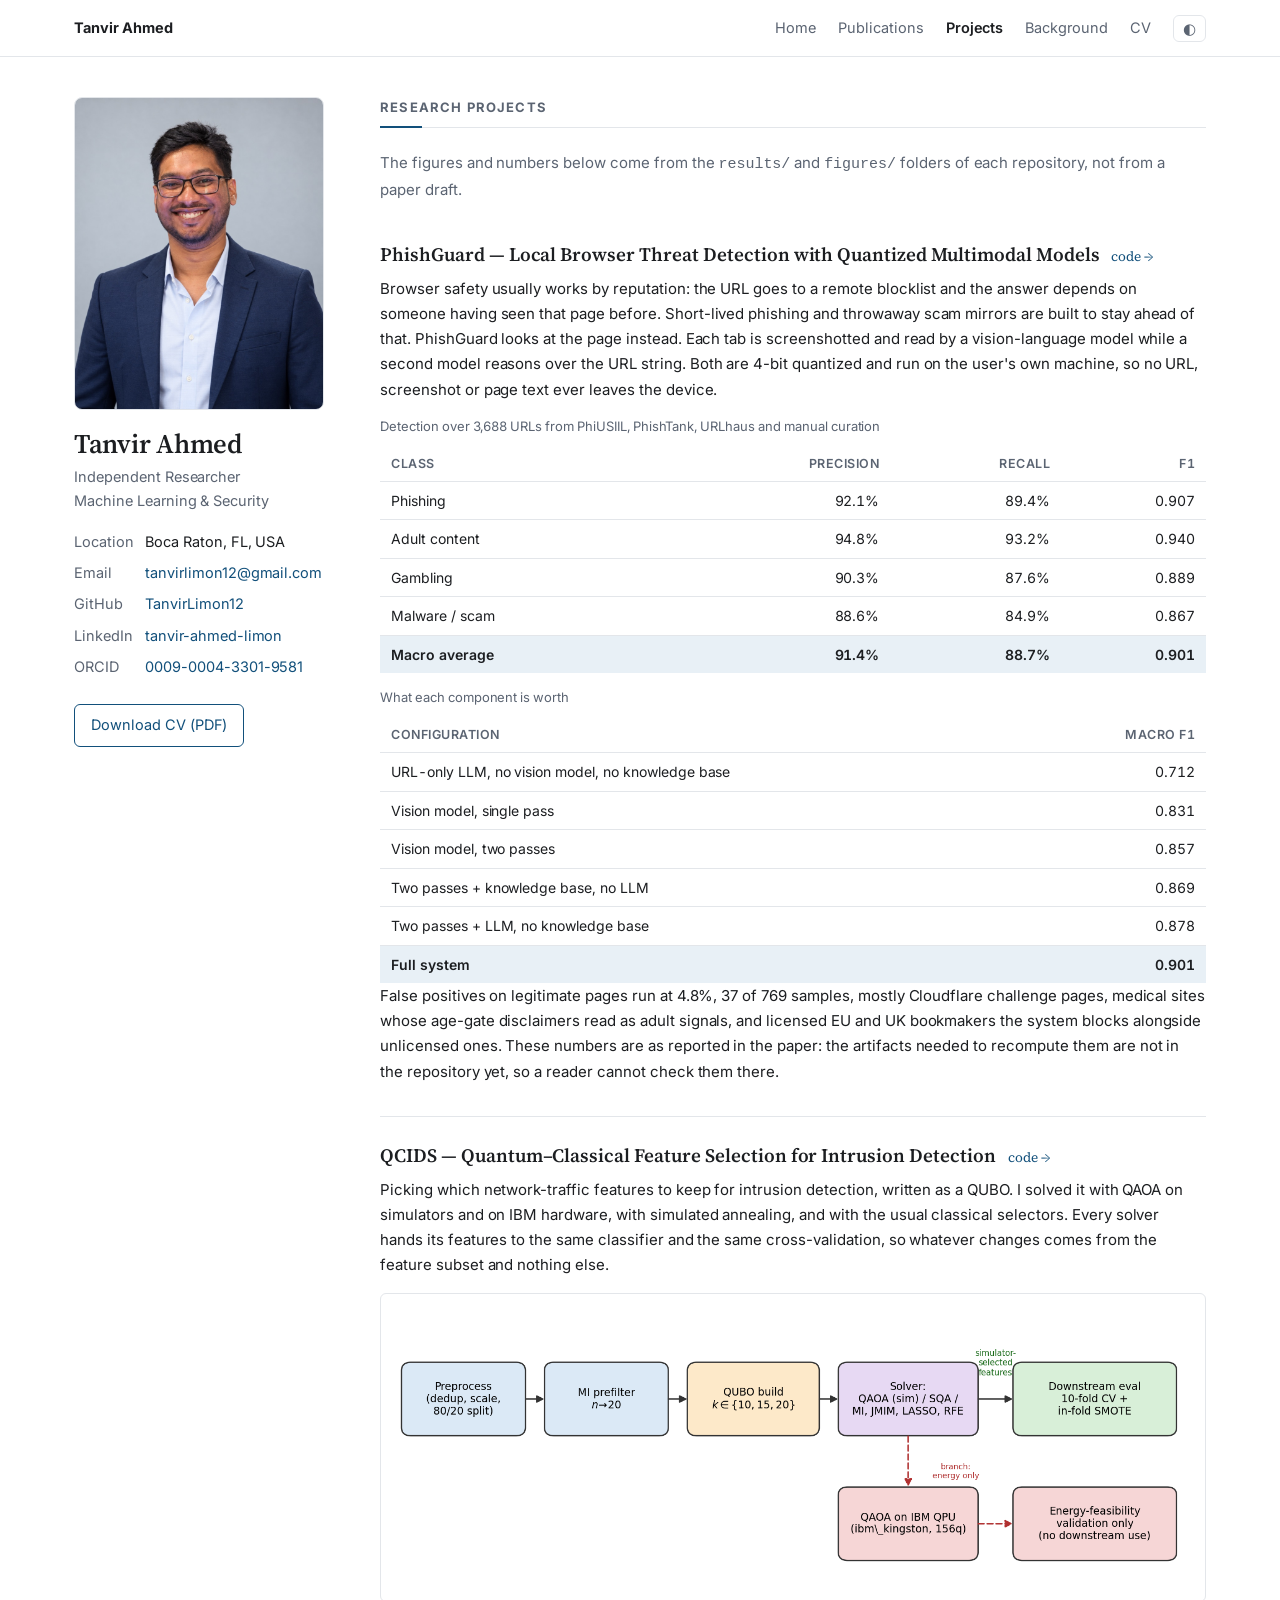
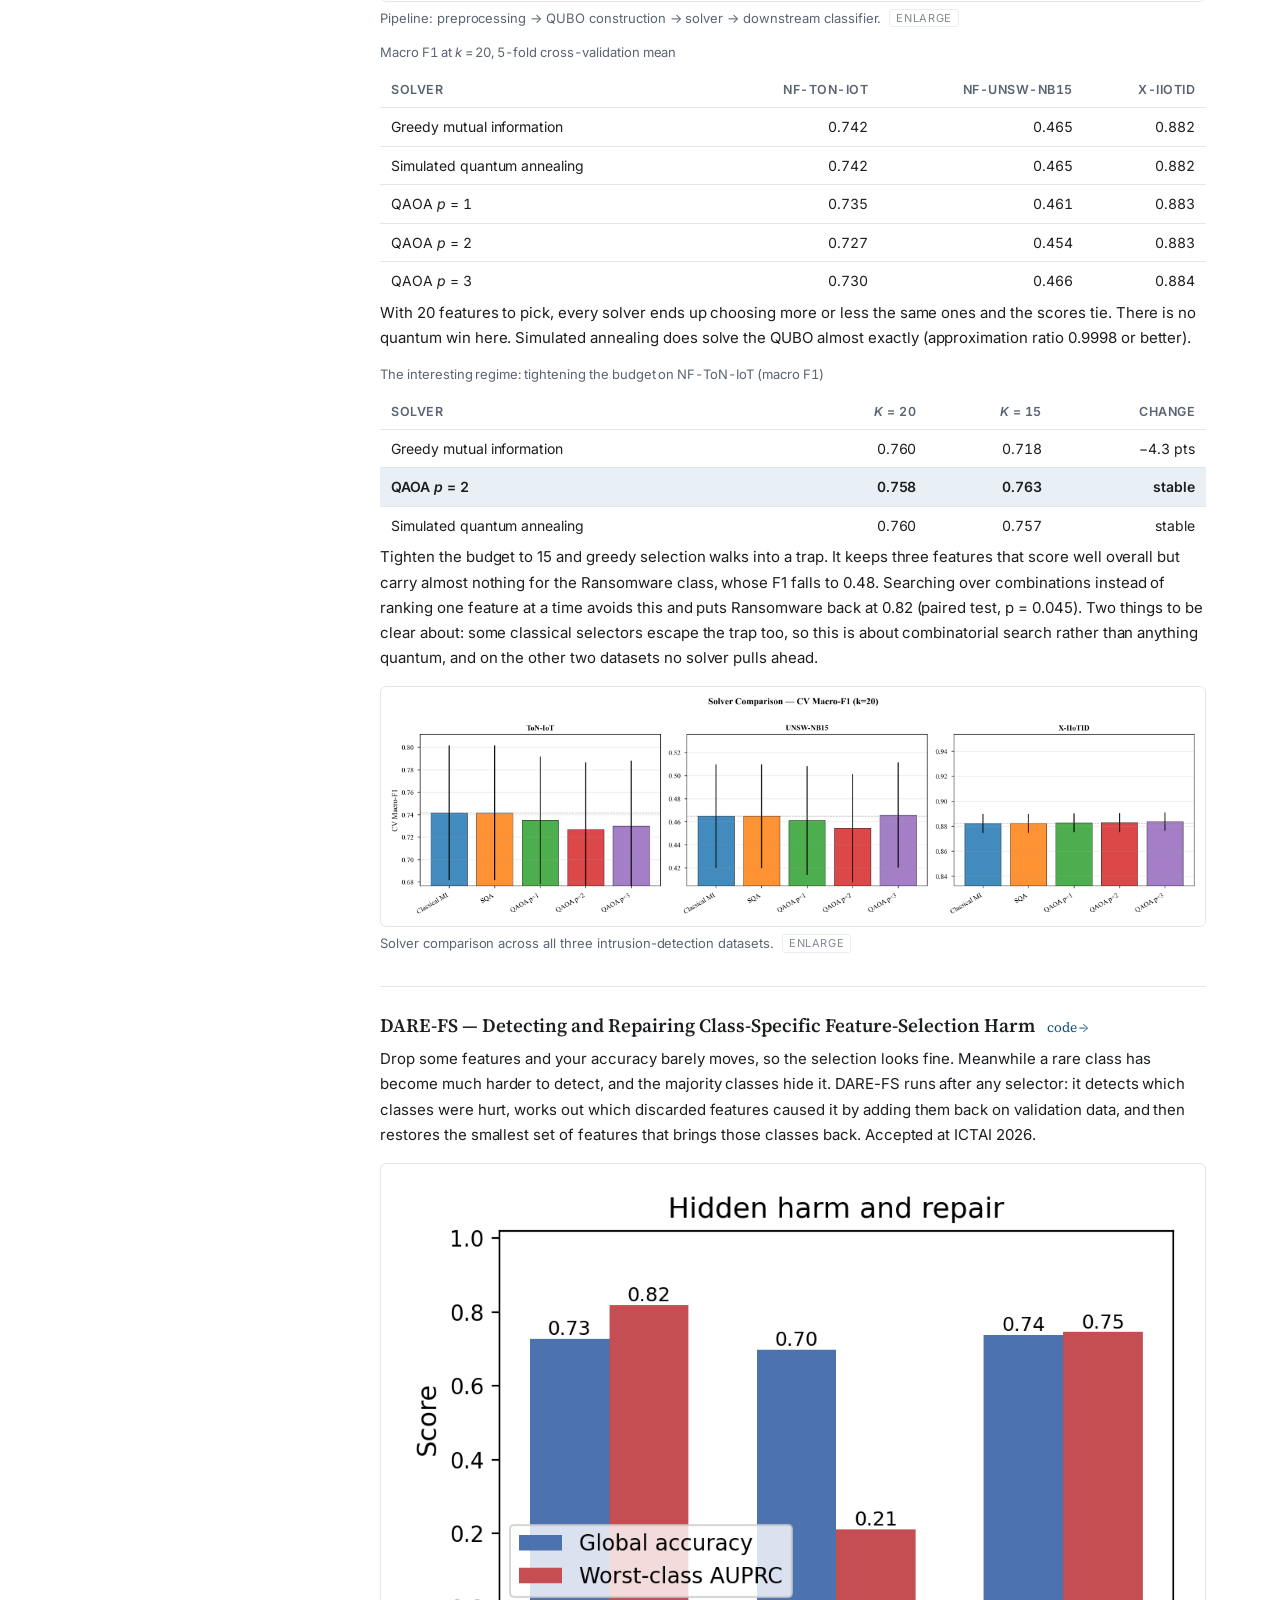
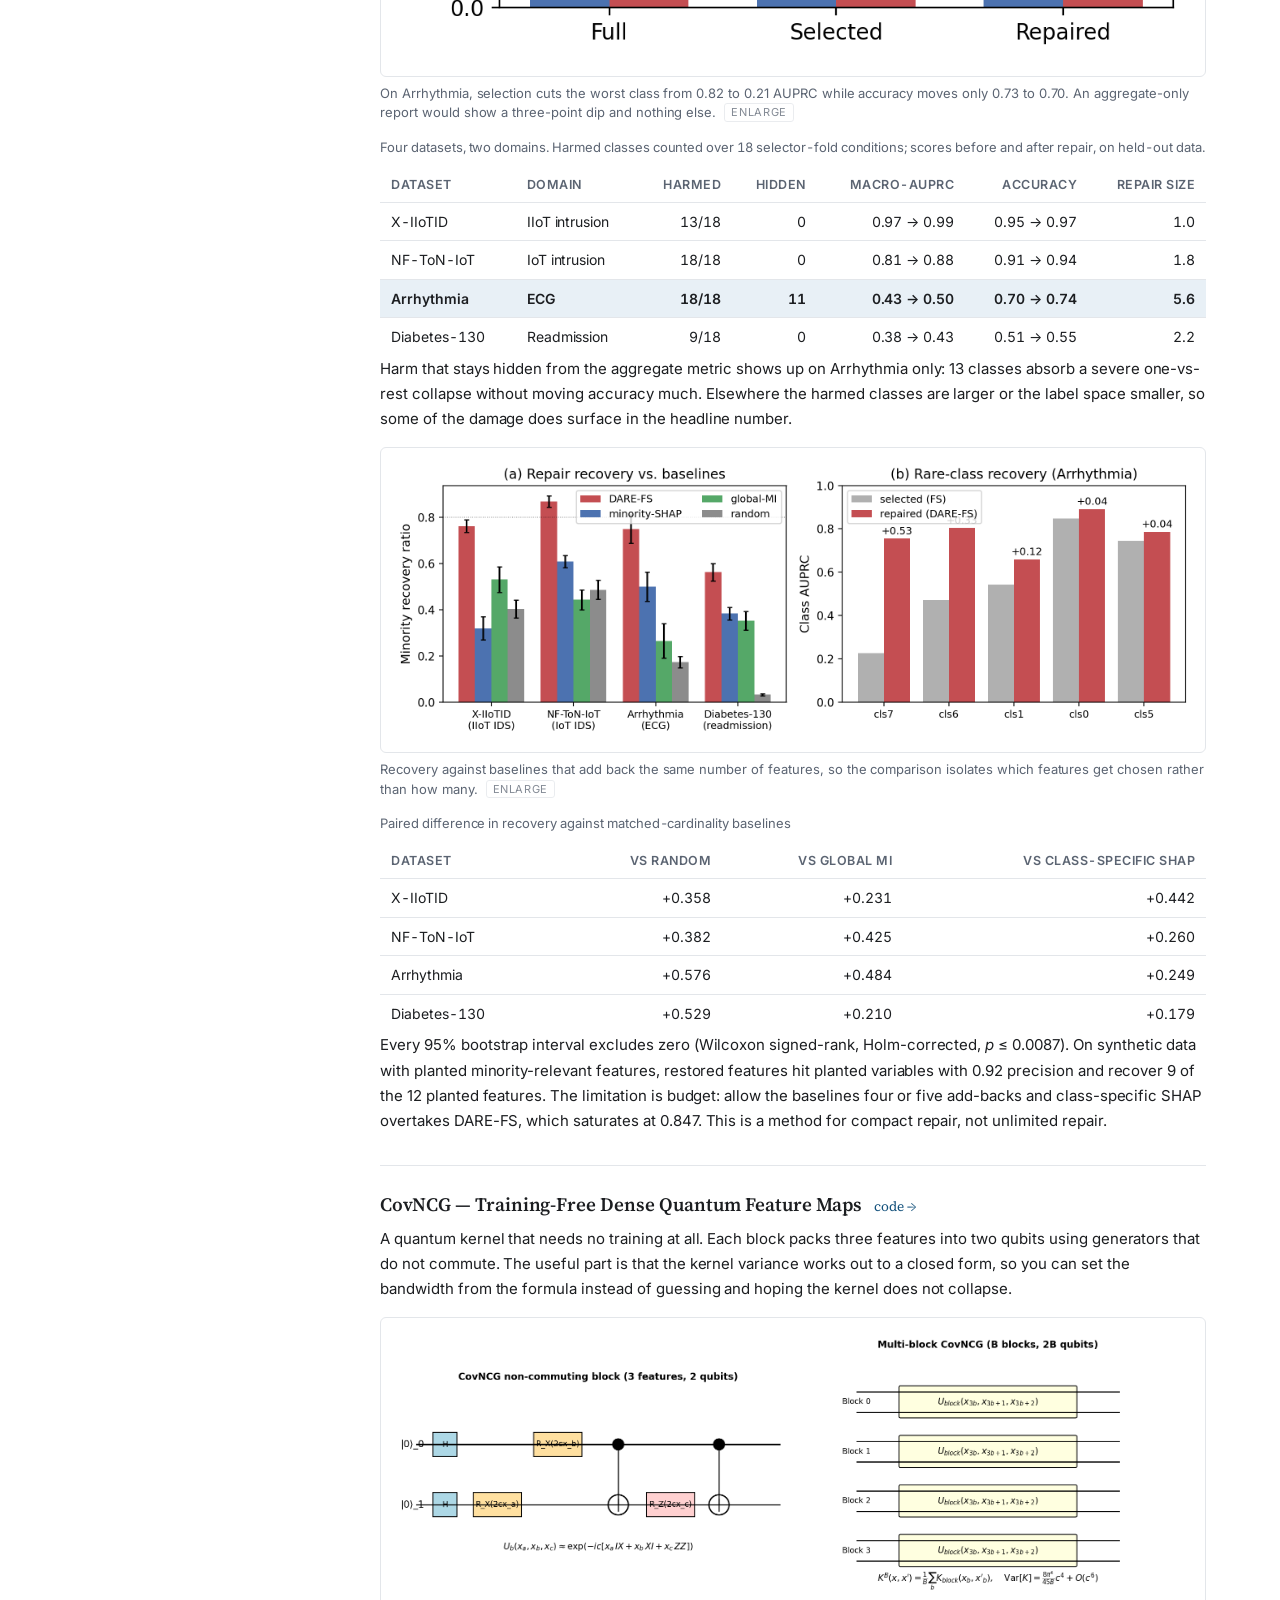
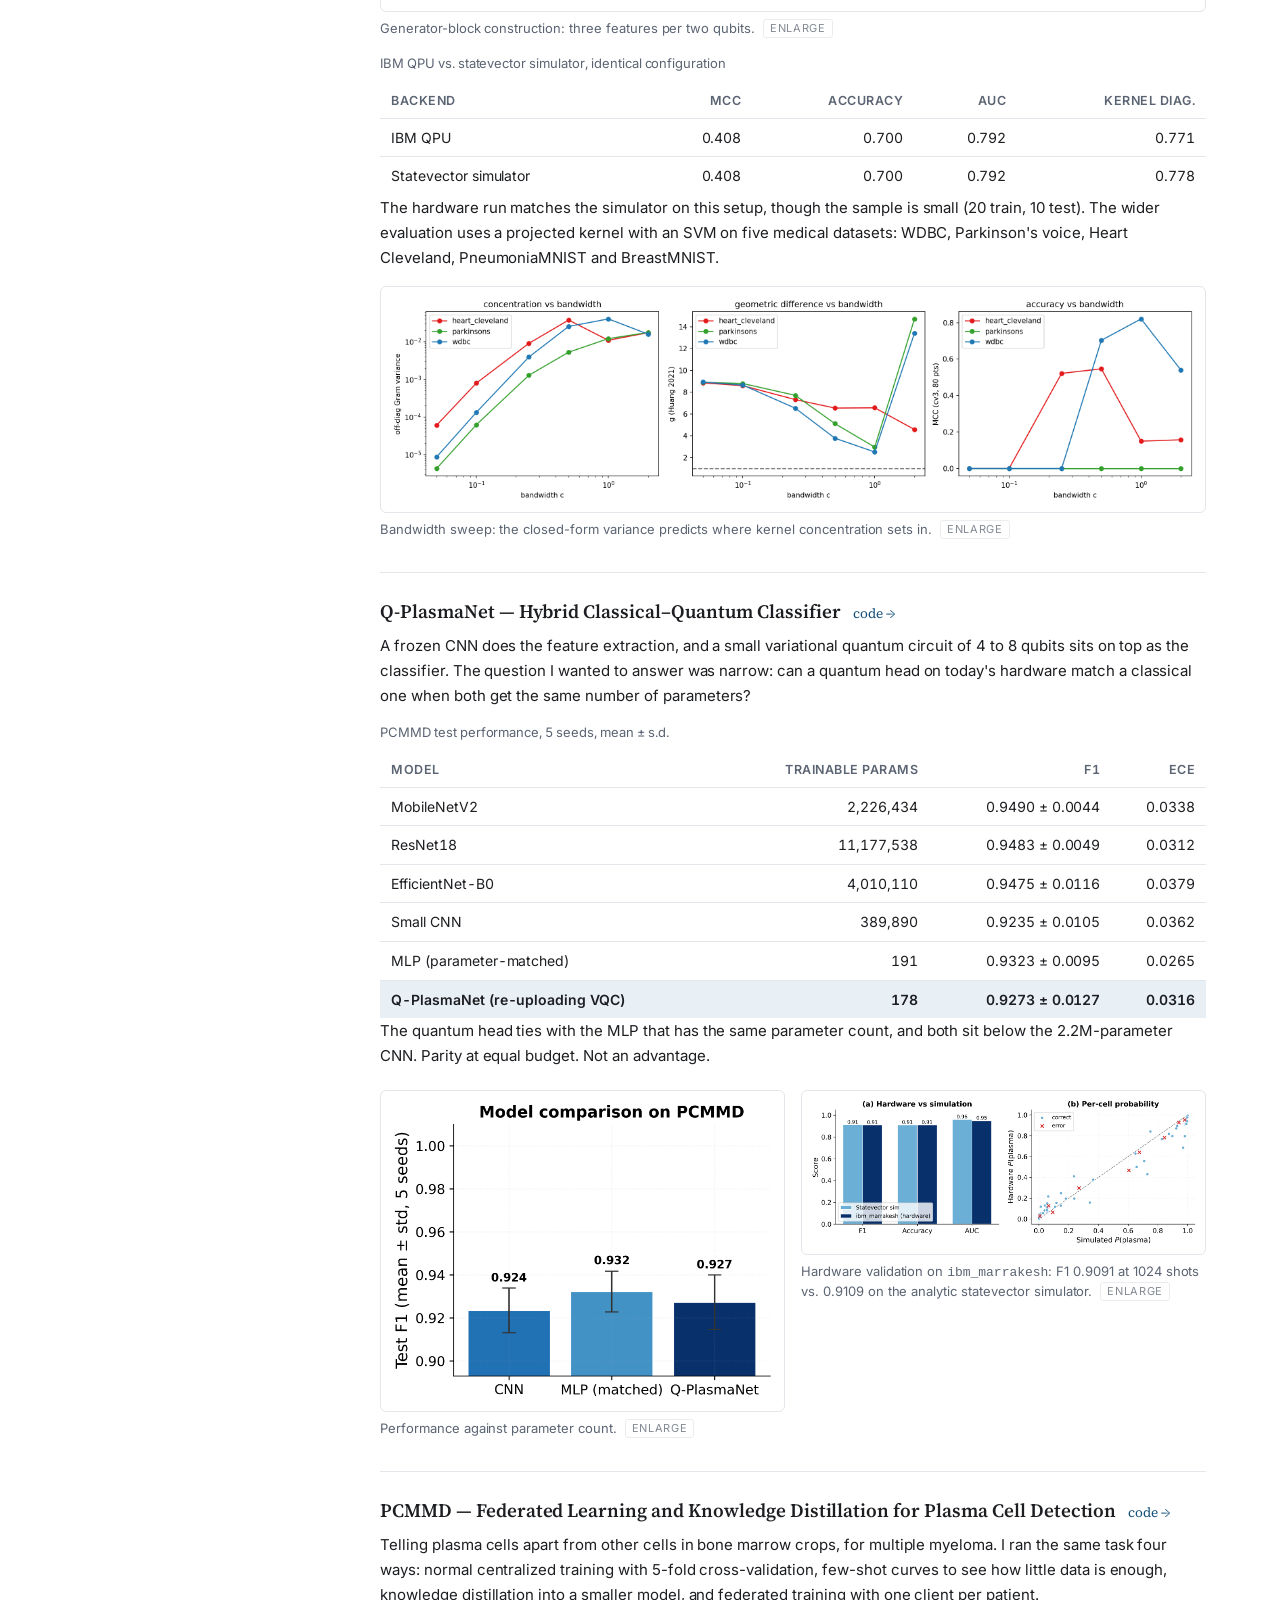
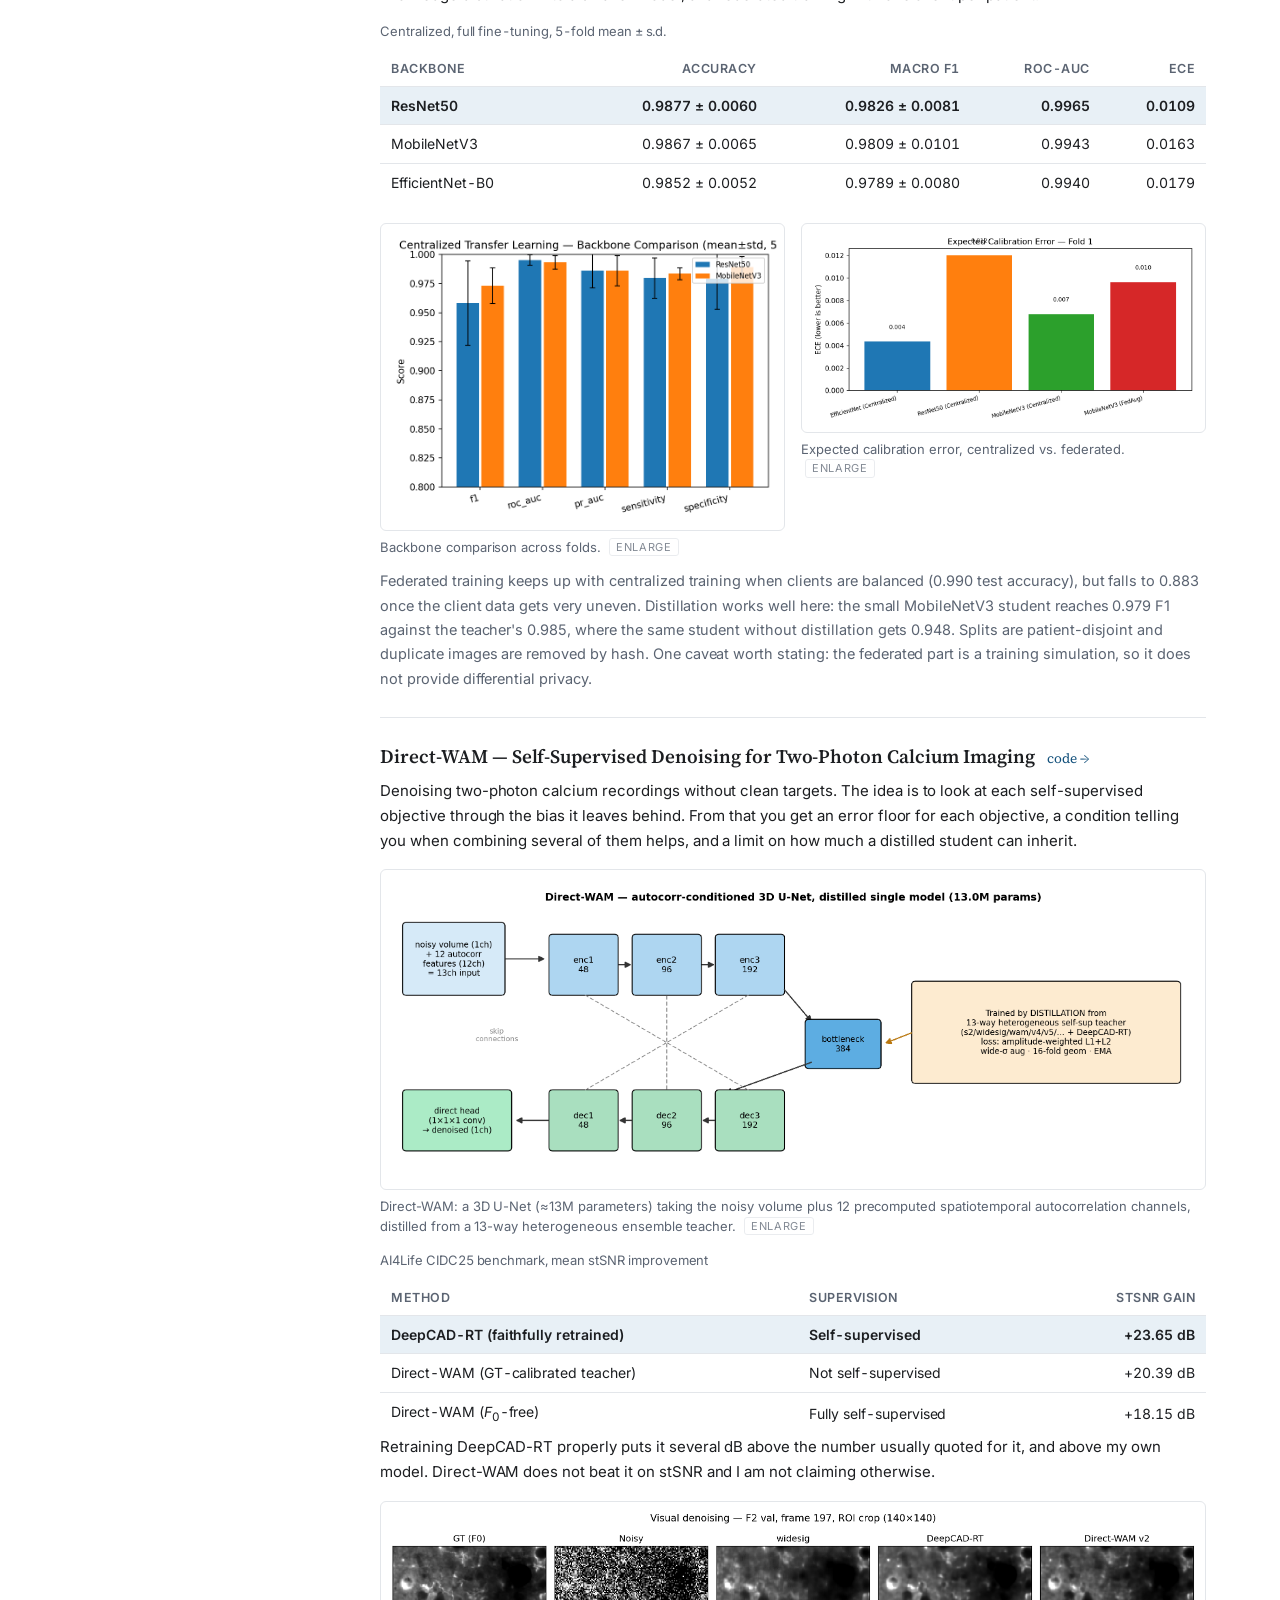
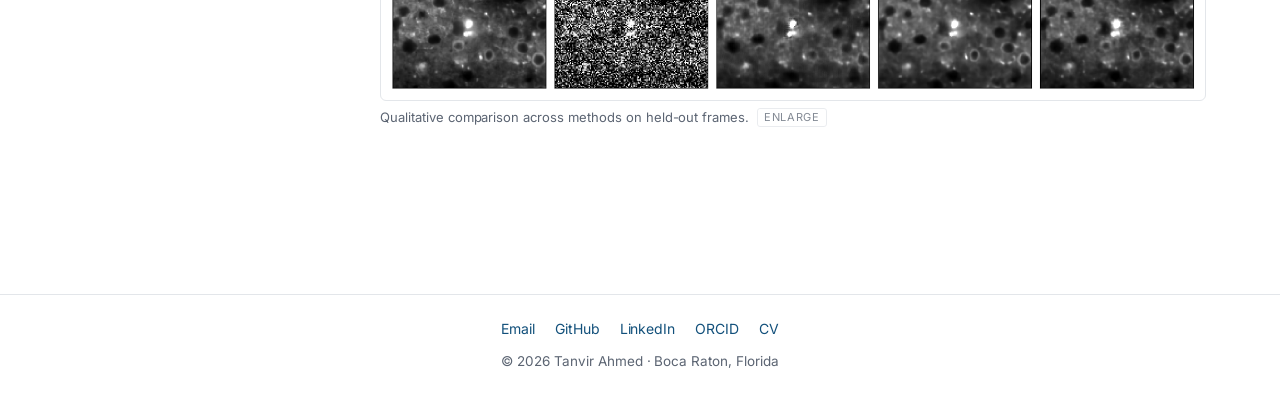
==== projects.html @ b24af3d7 "Restore the sidebar design, keep the multi-page split" ====
<!DOCTYPE html>
<html lang="en">
<head>
<meta charset="utf-8">
<meta name="viewport" content="width=device-width, initial-scale=1">
<title>Projects — Tanvir Ahmed</title>
<meta name="description" content="Tanvir Ahmed — independent researcher in machine learning, computer vision, biomedical imaging, and quantum machine learning.">
<link rel="preconnect" href="https://fonts.googleapis.com">
<link rel="preconnect" href="https://fonts.gstatic.com" crossorigin>
<link href="https://fonts.googleapis.com/css2?family=Inter:wght@400;500;600;700&family=Source+Serif+4:opsz,wght@8..60,400;8..60,600;8..60,700&display=swap" rel="stylesheet">
<link rel="icon" href="data:image/svg+xml,<svg xmlns=%22http://www.w3.org/2000/svg%22 viewBox=%220 0 100 100%22><rect width=%22100%22 height=%22100%22 rx=%2220%22 fill=%22%2312507b%22/><text y=%2270%22 x=%2250%22 text-anchor=%22middle%22 font-size=%2252%22 font-family=%22serif%22 fill=%22white%22>TA</text></svg>">
<meta property="og:title" content="Tanvir Ahmed">
<meta property="og:description" content="Independent researcher in machine learning, biomedical imaging, and quantum machine learning.">
<meta property="og:type" content="profile">
<link rel="stylesheet" href="style.css">
</head>
<body>
<a class="skip" href="#main">Skip to content</a>

<nav>
  <div class="nav-inner">
    <a class="nav-name" href="index.html">Tanvir Ahmed</a>
    <a href="index.html">Home</a>
    <a href="publications.html">Publications</a>
    <a class="active" href="projects.html">Projects</a>
    <a href="index.html#background">Background</a>
    <a href="Tanvir_Ahmed_CV.pdf">CV</a>
    <button id="theme-toggle" type="button" aria-label="Toggle colour theme" title="Toggle light / dark">
      <span aria-hidden="true">◐</span>
    </button>
  </div>
</nav>

<div class="wrap">

  <aside>
    <img class="avatar" src="portrait.jpg" alt="Tanvir Ahmed" width="800" height="1000">

    <h1>Tanvir Ahmed</h1>
    <p class="role">Independent Researcher<br>Machine Learning &amp; Security</p>

    <ul class="links">
      <li><span class="label">Location</span> <span>Boca Raton, FL, USA</span></li>
      <li><span class="label">Email</span> <a href="mailto:tanvirlimon12@gmail.com">tanvirlimon12@gmail.com</a></li>
      <li><span class="label">GitHub</span> <a href="https://github.com/TanvirLimon12">TanvirLimon12</a></li>
      <li><span class="label">LinkedIn</span> <a href="https://www.linkedin.com/in/tanvir-ahmed-limon">tanvir-ahmed-limon</a></li>
      <li><span class="label">ORCID</span> <a href="https://orcid.org/0009-0004-3301-9581">0009-0004-3301-9581</a></li>
    </ul>

    <a class="cv-button" href="Tanvir_Ahmed_CV.pdf">Download CV (PDF)</a>
  </aside>

  <main id="main">

    <section id="projects">
      <h2>Research Projects</h2>
      <p style="color:var(--muted);font-size:15px">The figures and numbers below come from the
      <code>results/</code> and <code>figures/</code> folders of each repository, not from a paper draft.</p>

      <!-- ============ PhishGuard ============ -->
      <div class="project" id="phishguard">
        <h3>PhishGuard &mdash; Local Browser Threat Detection with Quantized Multimodal Models
          <a class="code" href="https://github.com/TanvirLimon12/phishguard">code &rarr;</a></h3>
        <p>Browser safety usually works by reputation: the URL goes to a remote blocklist and the answer depends on
        someone having seen that page before. Short-lived phishing and throwaway scam mirrors are built to stay ahead of
        that. PhishGuard looks at the page instead. Each tab is screenshotted and read by a vision-language model while
        a second model reasons over the URL string. Both are 4-bit quantized and run on the user's own machine, so no
        URL, screenshot or page text ever leaves the device.</p>

        <div class="table-wrap">
          <table>
            <caption>Detection over 3,688 URLs from PhiUSIIL, PhishTank, URLhaus and manual curation</caption>
            <thead><tr><th>Class</th><th class="num">Precision</th><th class="num">Recall</th><th class="num">F1</th></tr></thead>
            <tbody>
              <tr><td>Phishing</td><td class="num">92.1%</td><td class="num">89.4%</td><td class="num">0.907</td></tr>
              <tr><td>Adult content</td><td class="num">94.8%</td><td class="num">93.2%</td><td class="num">0.940</td></tr>
              <tr><td>Gambling</td><td class="num">90.3%</td><td class="num">87.6%</td><td class="num">0.889</td></tr>
              <tr><td>Malware / scam</td><td class="num">88.6%</td><td class="num">84.9%</td><td class="num">0.867</td></tr>
              <tr class="highlight"><td>Macro average</td><td class="num">91.4%</td><td class="num">88.7%</td><td class="num">0.901</td></tr>
            </tbody>
          </table>
        </div>

        <div class="table-wrap">
          <table>
            <caption>What each component is worth</caption>
            <thead><tr><th>Configuration</th><th class="num">Macro F1</th></tr></thead>
            <tbody>
              <tr><td>URL-only LLM, no vision model, no knowledge base</td><td class="num">0.712</td></tr>
              <tr><td>Vision model, single pass</td><td class="num">0.831</td></tr>
              <tr><td>Vision model, two passes</td><td class="num">0.857</td></tr>
              <tr><td>Two passes + knowledge base, no LLM</td><td class="num">0.869</td></tr>
              <tr><td>Two passes + LLM, no knowledge base</td><td class="num">0.878</td></tr>
              <tr class="highlight"><td>Full system</td><td class="num">0.901</td></tr>
            </tbody>
          </table>
          <p class="footnote">False positives on legitimate pages run at 4.8%, 37 of 769 samples, mostly Cloudflare
          challenge pages, medical sites whose age-gate disclaimers read as adult signals, and licensed EU and UK
          bookmakers the system blocks alongside unlicensed ones. These numbers are as reported in the paper: the
          artifacts needed to recompute them are not in the repository yet, so a reader cannot check them there.</p>
        </div>
      </div>

      <!-- ============ QCIDS ============ -->
      <div class="project" id="qcids">
        <h3>QCIDS &mdash; Quantum&ndash;Classical Feature Selection for Intrusion Detection
          <a class="code" href="https://github.com/TanvirLimon12/qcids-hybrid-ids">code &rarr;</a></h3>
        <p>Picking which network-traffic features to keep for intrusion detection, written as a QUBO. I solved it with
        QAOA on simulators and on IBM hardware, with simulated annealing, and with the usual classical selectors. Every
        solver hands its features to the same classifier and the same cross-validation, so whatever changes comes from
        the feature subset and nothing else.</p>

        <figure class="fig"><a href="figures/qcids_pipeline.png" target="_blank" rel="noopener"><img src="figures/qcids_pipeline.png" alt="QCIDS pipeline"></a>
          <figcaption>Pipeline: preprocessing &rarr; QUBO construction &rarr; solver &rarr; downstream classifier. <span class="zoom">enlarge</span></figcaption>
        </figure>

        <div class="table-wrap">
          <table>
            <caption>Macro F1 at <em>k</em> = 20, 5-fold cross-validation mean</caption>
            <thead><tr><th>Solver</th><th class="num">NF-ToN-IoT</th><th class="num">NF-UNSW-NB15</th>
              <th class="num">X-IIoTID</th></tr></thead>
            <tbody>
              <tr><td>Greedy mutual information</td><td class="num">0.742</td><td class="num">0.465</td><td class="num">0.882</td></tr>
              <tr><td>Simulated quantum annealing</td><td class="num">0.742</td><td class="num">0.465</td><td class="num">0.882</td></tr>
              <tr><td>QAOA <em>p</em> = 1</td><td class="num">0.735</td><td class="num">0.461</td><td class="num">0.883</td></tr>
              <tr><td>QAOA <em>p</em> = 2</td><td class="num">0.727</td><td class="num">0.454</td><td class="num">0.883</td></tr>
              <tr><td>QAOA <em>p</em> = 3</td><td class="num">0.730</td><td class="num">0.466</td><td class="num">0.884</td></tr>
            </tbody>
          </table>
          <p class="footnote">With 20 features to pick, every solver ends up choosing more or less the same ones and
          the scores tie. There is no quantum win here. Simulated annealing does solve the QUBO almost exactly
          (approximation ratio 0.9998 or better).</p>
        </div>

        <div class="table-wrap">
          <table>
            <caption>The interesting regime: tightening the budget on NF-ToN-IoT (macro F1)</caption>
            <thead><tr><th>Solver</th><th class="num"><em>k</em> = 20</th><th class="num"><em>k</em> = 15</th>
              <th class="num">Change</th></tr></thead>
            <tbody>
              <tr><td>Greedy mutual information</td><td class="num">0.760</td><td class="num">0.718</td>
                <td class="num">&minus;4.3 pts</td></tr>
              <tr class="highlight"><td>QAOA <em>p</em> = 2</td><td class="num">0.758</td><td class="num">0.763</td>
                <td class="num">stable</td></tr>
              <tr><td>Simulated quantum annealing</td><td class="num">0.760</td><td class="num">0.757</td>
                <td class="num">stable</td></tr>
            </tbody>
          </table>
          <p class="footnote">Tighten the budget to 15 and greedy selection walks into a trap. It keeps three
          features that score well overall but carry almost nothing for the Ransomware class, whose F1 falls to 0.48.
          Searching over combinations instead of ranking one feature at a time avoids this and puts Ransomware back at
          0.82 (paired test, p = 0.045). Two things to be clear about: some classical selectors escape the trap too, so
          this is about combinatorial search rather than anything quantum, and on the other two datasets no solver
          pulls ahead.</p>
        </div>

        <figure class="fig"><a href="figures/qcids_solvers.png" target="_blank" rel="noopener"><img src="figures/qcids_solvers.png" alt="Solver comparison across datasets"></a>
          <figcaption>Solver comparison across all three intrusion-detection datasets. <span class="zoom">enlarge</span></figcaption></figure>
      </div>

      <!-- ============ DARE-FS ============ -->
      <div class="project" id="dare-fs">
        <h3>DARE-FS &mdash; Detecting and Repairing Class-Specific Feature-Selection Harm
          <a class="code" href="https://github.com/TanvirLimon12/dare-fs">code &rarr;</a></h3>
        <p>Drop some features and your accuracy barely moves, so the selection looks fine. Meanwhile a rare class has
        become much harder to detect, and the majority classes hide it. DARE-FS runs after any selector: it detects
        which classes were hurt, works out which discarded features caused it by adding them back on validation data,
        and then restores the smallest set of features that brings those classes back. Accepted at ICTAI 2026.</p>

        <figure class="fig"><a href="figures/darefs_hidden_harm.png" target="_blank" rel="noopener"><img src="figures/darefs_hidden_harm.png" alt="Hidden class-specific harm and repair on Arrhythmia"></a>
          <figcaption>On Arrhythmia, selection cuts the worst class from 0.82 to 0.21 AUPRC while accuracy moves only
          0.73 to 0.70. An aggregate-only report would show a three-point dip and nothing else. <span class="zoom">enlarge</span></figcaption></figure>

        <div class="table-wrap">
          <table>
            <caption>Four datasets, two domains. Harmed classes counted over 18 selector-fold conditions; scores before
              and after repair, on held-out data.</caption>
            <thead><tr><th>Dataset</th><th>Domain</th><th class="num">Harmed</th><th class="num">Hidden</th>
              <th class="num">Macro-AUPRC</th><th class="num">Accuracy</th><th class="num">Repair size</th></tr></thead>
            <tbody>
              <tr><td>X-IIoTID</td><td>IIoT intrusion</td><td class="num">13/18</td><td class="num">0</td>
                <td class="num">0.97 &rarr; 0.99</td><td class="num">0.95 &rarr; 0.97</td><td class="num">1.0</td></tr>
              <tr><td>NF-ToN-IoT</td><td>IoT intrusion</td><td class="num">18/18</td><td class="num">0</td>
                <td class="num">0.81 &rarr; 0.88</td><td class="num">0.91 &rarr; 0.94</td><td class="num">1.8</td></tr>
              <tr class="highlight"><td>Arrhythmia</td><td>ECG</td><td class="num">18/18</td><td class="num">11</td>
                <td class="num">0.43 &rarr; 0.50</td><td class="num">0.70 &rarr; 0.74</td><td class="num">5.6</td></tr>
              <tr><td>Diabetes-130</td><td>Readmission</td><td class="num">9/18</td><td class="num">0</td>
                <td class="num">0.38 &rarr; 0.43</td><td class="num">0.51 &rarr; 0.55</td><td class="num">2.2</td></tr>
            </tbody>
          </table>
          <p class="footnote">Harm that stays hidden from the aggregate metric shows up on Arrhythmia only: 13 classes
          absorb a severe one-vs-rest collapse without moving accuracy much. Elsewhere the harmed classes are larger or
          the label space smaller, so some of the damage does surface in the headline number.</p>
        </div>

        <figure class="fig"><a href="figures/darefs_cross_domain.png" target="_blank" rel="noopener"><img src="figures/darefs_cross_domain.png" alt="Recovery against matched-cardinality baselines"></a>
          <figcaption>Recovery against baselines that add back the same number of features, so the comparison isolates
          which features get chosen rather than how many. <span class="zoom">enlarge</span></figcaption></figure>

        <div class="table-wrap">
          <table>
            <caption>Paired difference in recovery against matched-cardinality baselines</caption>
            <thead><tr><th>Dataset</th><th class="num">vs random</th><th class="num">vs global MI</th>
              <th class="num">vs class-specific SHAP</th></tr></thead>
            <tbody>
              <tr><td>X-IIoTID</td><td class="num">+0.358</td><td class="num">+0.231</td><td class="num">+0.442</td></tr>
              <tr><td>NF-ToN-IoT</td><td class="num">+0.382</td><td class="num">+0.425</td><td class="num">+0.260</td></tr>
              <tr><td>Arrhythmia</td><td class="num">+0.576</td><td class="num">+0.484</td><td class="num">+0.249</td></tr>
              <tr><td>Diabetes-130</td><td class="num">+0.529</td><td class="num">+0.210</td><td class="num">+0.179</td></tr>
            </tbody>
          </table>
          <p class="footnote">Every 95% bootstrap interval excludes zero (Wilcoxon signed-rank, Holm-corrected,
          <em>p</em> &le; 0.0087). On synthetic data with planted minority-relevant features, restored features hit
          planted variables with 0.92 precision and recover 9 of the 12 planted features. The limitation is budget:
          allow the baselines four or five add-backs and class-specific SHAP overtakes DARE-FS, which saturates at
          0.847. This is a method for compact repair, not unlimited repair.</p>
        </div>
      </div>

      <!-- ============ CovNCG ============ -->
      <div class="project" id="covncg">
        <h3>CovNCG &mdash; Training-Free Dense Quantum Feature Maps
          <a class="code" href="https://github.com/TanvirLimon12/covncg-quantum-feature-map">code &rarr;</a></h3>
        <p>A quantum kernel that needs no training at all. Each block packs three features into two qubits using
        generators that do not commute. The useful part is that the kernel variance works out to a closed form, so you
        can set the bandwidth from the formula instead of guessing and hoping the kernel does not collapse.</p>

        <figure class="fig"><a href="figures/covncg_arch.png" target="_blank" rel="noopener"><img src="figures/covncg_arch.png" alt="CovNCG circuit architecture"></a>
          <figcaption>Generator-block construction: three features per two qubits. <span class="zoom">enlarge</span></figcaption></figure>

        <div class="table-wrap">
          <table>
            <caption>IBM QPU vs. statevector simulator, identical configuration</caption>
            <thead><tr><th>Backend</th><th class="num">MCC</th><th class="num">Accuracy</th><th class="num">AUC</th>
              <th class="num">Kernel diag.</th></tr></thead>
            <tbody>
              <tr><td>IBM QPU</td><td class="num">0.408</td><td class="num">0.700</td><td class="num">0.792</td><td class="num">0.771</td></tr>
              <tr><td>Statevector simulator</td><td class="num">0.408</td><td class="num">0.700</td><td class="num">0.792</td><td class="num">0.778</td></tr>
            </tbody>
          </table>
          <p class="footnote">The hardware run matches the simulator on this setup, though the sample is small
          (20 train, 10 test). The wider evaluation uses a projected kernel with an SVM on five medical datasets:
          WDBC, Parkinson's voice, Heart Cleveland, PneumoniaMNIST and BreastMNIST.</p>
        </div>

        <figure class="fig"><a href="figures/covncg_bandwidth.png" target="_blank" rel="noopener"><img src="figures/covncg_bandwidth.png" alt="Bandwidth frontier"></a>
          <figcaption>Bandwidth sweep: the closed-form variance predicts where kernel concentration sets in. <span class="zoom">enlarge</span></figcaption>
        </figure>
      </div>
      <!-- ============ Q-PlasmaNet ============ -->
      <div class="project" id="q-plasmanet">
        <h3>Q-PlasmaNet &mdash; Hybrid Classical&ndash;Quantum Classifier
          <a class="code" href="https://github.com/TanvirLimon12/q-plasmanet">code &rarr;</a></h3>
        <p>A frozen CNN does the feature extraction, and a small variational quantum circuit of 4 to 8 qubits sits on top
        as the classifier. The question I wanted to answer was narrow: can a quantum head on today's hardware match a
        classical one when both get the same number of parameters?</p>

        <div class="table-wrap">
          <table>
            <caption>PCMMD test performance, 5 seeds, mean &plusmn; s.d.</caption>
            <thead><tr><th>Model</th><th class="num">Trainable params</th><th class="num">F1</th>
              <th class="num">ECE</th></tr></thead>
            <tbody>
              <tr><td>MobileNetV2</td><td class="num">2,226,434</td><td class="num">0.9490 &plusmn; 0.0044</td><td class="num">0.0338</td></tr>
              <tr><td>ResNet18</td><td class="num">11,177,538</td><td class="num">0.9483 &plusmn; 0.0049</td><td class="num">0.0312</td></tr>
              <tr><td>EfficientNet-B0</td><td class="num">4,010,110</td><td class="num">0.9475 &plusmn; 0.0116</td><td class="num">0.0379</td></tr>
              <tr><td>Small CNN</td><td class="num">389,890</td><td class="num">0.9235 &plusmn; 0.0105</td><td class="num">0.0362</td></tr>
              <tr><td>MLP (parameter-matched)</td><td class="num">191</td><td class="num">0.9323 &plusmn; 0.0095</td><td class="num">0.0265</td></tr>
              <tr class="highlight"><td>Q-PlasmaNet (re-uploading VQC)</td><td class="num">178</td>
                <td class="num">0.9273 &plusmn; 0.0127</td><td class="num">0.0316</td></tr>
            </tbody>
          </table>
          <p class="footnote">The quantum head ties with the MLP that has the same parameter count, and both sit
          below the 2.2M-parameter CNN. Parity at equal budget. Not an advantage.</p>
        </div>

        <div class="fig-row">
          <figure class="fig"><a href="figures/qplasmanet_models.png" target="_blank" rel="noopener"><img src="figures/qplasmanet_models.png" alt="Model comparison"></a>
            <figcaption>Performance against parameter count. <span class="zoom">enlarge</span></figcaption></figure>
          <figure class="fig"><a href="figures/qplasmanet_hardware.png" target="_blank" rel="noopener"><img src="figures/qplasmanet_hardware.png" alt="Hardware validation"></a>
            <figcaption>Hardware validation on <code>ibm_marrakesh</code>: F1 0.9091 at 1024 shots vs. 0.9109
            on the analytic statevector simulator. <span class="zoom">enlarge</span></figcaption></figure>
        </div>
      </div>

      <!-- ============ PCMMD ============ -->
      <div class="project" id="pcmmd">
        <h3>PCMMD &mdash; Federated Learning and Knowledge Distillation for Plasma Cell Detection
          <a class="code" href="https://github.com/TanvirLimon12/PCMMD-FL-TL-KD">code &rarr;</a></h3>
        <p>Telling plasma cells apart from other cells in bone marrow crops, for multiple myeloma. I ran the same task
        four ways: normal centralized training with 5-fold cross-validation, few-shot curves to see how little data is
        enough, knowledge distillation into a smaller model, and federated training with one client per patient.</p>

        <div class="table-wrap">
          <table>
            <caption>Centralized, full fine-tuning, 5-fold mean &plusmn; s.d.</caption>
            <thead><tr><th>Backbone</th><th class="num">Accuracy</th><th class="num">Macro F1</th>
              <th class="num">ROC-AUC</th><th class="num">ECE</th></tr></thead>
            <tbody>
              <tr class="highlight"><td>ResNet50</td><td class="num">0.9877 &plusmn; 0.0060</td>
                <td class="num">0.9826 &plusmn; 0.0081</td><td class="num">0.9965</td><td class="num">0.0109</td></tr>
              <tr><td>MobileNetV3</td><td class="num">0.9867 &plusmn; 0.0065</td>
                <td class="num">0.9809 &plusmn; 0.0101</td><td class="num">0.9943</td><td class="num">0.0163</td></tr>
              <tr><td>EfficientNet-B0</td><td class="num">0.9852 &plusmn; 0.0052</td>
                <td class="num">0.9789 &plusmn; 0.0080</td><td class="num">0.9940</td><td class="num">0.0179</td></tr>
            </tbody>
          </table>
        </div>

        <div class="fig-row">
          <figure class="fig"><a href="figures/pcmmd_backbones.png" target="_blank" rel="noopener"><img src="figures/pcmmd_backbones.png" alt="Backbone comparison on PCMMD"></a>
            <figcaption>Backbone comparison across folds. <span class="zoom">enlarge</span></figcaption></figure>
          <figure class="fig"><a href="figures/pcmmd_ece.png" target="_blank" rel="noopener"><img src="figures/pcmmd_ece.png" alt="Expected calibration error by method"></a>
            <figcaption>Expected calibration error, centralized vs. federated. <span class="zoom">enlarge</span></figcaption></figure>
        </div>

        <p class="result">Federated training keeps up with centralized training when clients are balanced (0.990 test
        accuracy), but falls to 0.883 once the client data gets very uneven. Distillation works well here: the small
        MobileNetV3 student reaches 0.979 F1 against the teacher's 0.985, where the same student without distillation
        gets 0.948. Splits are patient-disjoint and duplicate images are removed by hash. One caveat worth stating:
        the federated part is a training simulation, so it does not provide differential privacy.</p>
      </div>

      <!-- ============ Direct-WAM ============ -->
      <div class="project" id="direct-wam">
        <h3>Direct-WAM &mdash; Self-Supervised Denoising for Two-Photon Calcium Imaging
          <a class="code" href="https://github.com/TanvirLimon12/direct-wam-calcium-denoising">code &rarr;</a></h3>
        <p>Denoising two-photon calcium recordings without clean targets. The idea is to look at each self-supervised
        objective through the bias it leaves behind. From that you get an error floor for each objective, a condition
        telling you when combining several of them helps, and a limit on how much a distilled student can inherit.</p>

        <figure class="fig"><a href="figures/directwam_arch.png" target="_blank" rel="noopener"><img src="figures/directwam_arch.png" alt="Direct-WAM architecture"></a>
          <figcaption>Direct-WAM: a 3D U-Net (&asymp;13M parameters) taking the noisy volume plus 12 precomputed
          spatiotemporal autocorrelation channels, distilled from a 13-way heterogeneous ensemble teacher. <span class="zoom">enlarge</span></figcaption>
        </figure>

        <div class="table-wrap">
          <table>
            <caption>AI4Life CIDC25 benchmark, mean stSNR improvement</caption>
            <thead><tr><th>Method</th><th>Supervision</th><th class="num">stSNR gain</th></tr></thead>
            <tbody>
              <tr class="highlight"><td>DeepCAD-RT (faithfully retrained)</td><td>Self-supervised</td>
                <td class="num">+23.65 dB</td></tr>
              <tr><td>Direct-WAM (GT-calibrated teacher)</td><td>Not self-supervised</td><td class="num">+20.39 dB</td></tr>
              <tr><td>Direct-WAM (<em>F</em><sub>0</sub>-free)</td><td>Fully self-supervised</td><td class="num">+18.15 dB</td></tr>
            </tbody>
          </table>
          <p class="footnote">Retraining DeepCAD-RT properly puts it several dB above the number usually quoted for
          it, and above my own model. Direct-WAM does not beat it on stSNR and I am not claiming otherwise.</p>
        </div>

        <figure class="fig"><a href="figures/directwam_visual.png" target="_blank" rel="noopener"><img src="figures/directwam_visual.png" alt="Qualitative denoising comparison"></a>
          <figcaption>Qualitative comparison across methods on held-out frames. <span class="zoom">enlarge</span></figcaption></figure>
      </div>

    </section>


  </main>
</div>

<footer>
  <div class="footer-links">
    <a href="mailto:tanvirlimon12@gmail.com">Email</a>
    <a href="https://github.com/TanvirLimon12">GitHub</a>
    <a href="https://www.linkedin.com/in/tanvir-ahmed-limon">LinkedIn</a>
    <a href="https://orcid.org/0009-0004-3301-9581">ORCID</a>
    <a href="Tanvir_Ahmed_CV.pdf">CV</a>
  </div>
  <p>&copy; 2026 Tanvir Ahmed &middot; Boca Raton, Florida</p>
</footer>

<script src="script.js"></script>
</body>
</html>
---- style.css ----
:root {
  --bg: #ffffff;
  --surface: #f7f8fa;
  --border: #e3e6ea;
  --text: #1c1e21;
  --muted: #5b6472;
  --accent: #12507b;
  --accent-soft: #e8f0f6;
  --max: 1180px;
}

@media (prefers-color-scheme: dark) {
  :root:not([data-theme="light"]) {
    --bg: #14171a;
    --surface: #1c2025;
    --border: #2c3239;
    --text: #e7eaee;
    --muted: #9aa4b2;
    --accent: #7cb7e0;
    --accent-soft: #1d2a35;
  }
}

:root[data-theme="dark"] {
  --bg: #14171a;
  --surface: #1c2025;
  --border: #2c3239;
  --text: #e7eaee;
  --muted: #9aa4b2;
  --accent: #7cb7e0;
  --accent-soft: #1d2a35;
}

* { box-sizing: border-box; }

html { scroll-behavior: smooth; scroll-padding-top: 70px; }

body {
  margin: 0;
  background: var(--bg);
  color: var(--text);
  font-family: "Inter", -apple-system, BlinkMacSystemFont, "Segoe UI", Roboto, "Helvetica Neue", Arial, sans-serif;
  font-size: 16.5px;
  line-height: 1.68;
  letter-spacing: -0.002em;
  -webkit-font-smoothing: antialiased;
}

a { color: var(--accent); text-decoration: none; }
a:hover { text-decoration: underline; }

/* ---------- top nav ---------- */
nav {
  position: sticky;
  top: 0;
  z-index: 10;
  background: color-mix(in srgb, var(--bg) 92%, transparent);
  backdrop-filter: blur(8px);
  border-bottom: 1px solid var(--border);
}
.nav-inner {
  max-width: var(--max);
  margin: 0 auto;
  padding: 0 24px;
  display: flex;
  align-items: center;
  gap: 22px;
  height: 56px;
  overflow-x: auto;
}
.nav-name { font-weight: 700; margin-right: auto; white-space: nowrap; color: var(--text); }
.nav-inner a { color: var(--muted); font-size: 14.5px; white-space: nowrap; }
.nav-inner a:hover { color: var(--accent); text-decoration: none; }

/* ---------- layout ---------- */
.wrap {
  max-width: var(--max);
  margin: 0 auto;
  padding: 40px 24px 80px;
  display: grid;
  grid-template-columns: 250px 1fr;
  gap: 56px;
  align-items: start;
}

/* ---------- sidebar ---------- */
aside { position: sticky; top: 88px; }

.avatar {
  width: 168px;
  height: 168px;
  border-radius: 50%;
  object-fit: cover;
  border: 1px solid var(--border);
  display: block;
  margin-bottom: 18px;
}
.avatar-fallback {
  width: 168px; height: 168px;
  border-radius: 50%;
  background: var(--accent-soft);
  color: var(--accent);
  display: flex; align-items: center; justify-content: center;
  font-size: 46px; font-weight: 600; letter-spacing: 1px;
  margin-bottom: 18px;
  border: 1px solid var(--border);
}

aside h1 {
  font-family: "Source Serif 4", Georgia, "Times New Roman", serif;
  font-size: 27px; font-weight: 600; margin: 0 0 5px; line-height: 1.2; letter-spacing: -0.01em;
}
aside .role { color: var(--muted); font-size: 14.5px; margin: 0 0 16px; }

.links { list-style: none; padding: 0; margin: 0; font-size: 14.5px; }
.links li { margin-bottom: 7px; display: flex; gap: 9px; align-items: baseline; }
.links .label { color: var(--muted); min-width: 62px; flex-shrink: 0; }

.cv-button {
  display: inline-block;
  margin-top: 18px;
  padding: 8px 16px;
  border: 1px solid var(--accent);
  border-radius: 6px;
  font-size: 14.5px;
  color: var(--accent);
}
.cv-button:hover { background: var(--accent); color: var(--bg); text-decoration: none; }

/* ---------- sections ---------- */
section { margin-bottom: 54px; scroll-margin-top: 70px; }
section > h2 {
  font-size: 13px;
  text-transform: uppercase;
  letter-spacing: 0.09em;
  color: var(--muted);
  font-weight: 700;
  border-bottom: 1px solid var(--border);
  padding-bottom: 8px;
  margin: 0 0 22px;
  position: relative;
}
section > h2::after {
  content: "";
  position: absolute;
  left: 0; bottom: -1px;
  width: 42px; height: 2px;
  background: var(--accent);
}

p { margin: 0 0 14px; }
.lead { font-size: 17px; }

/* interests */
.chips { display: flex; flex-wrap: wrap; gap: 8px; padding: 0; margin: 0; list-style: none; }
.chips li {
  background: var(--accent-soft);
  color: var(--accent);
  padding: 5px 12px;
  border-radius: 20px;
  font-size: 13.5px;
}

/* news */
.news { list-style: none; padding: 0; margin: 0; }
.news li { display: flex; gap: 14px; padding: 9px 0; border-bottom: 1px solid var(--border); font-size: 15px; }
.news li:last-child { border-bottom: 0; }
.news time { color: var(--muted); flex-shrink: 0; width: 78px; font-variant-numeric: tabular-nums; font-size: 14px; }

/* publications */
.status {
  font-size: 12.5px;
  font-weight: 700;
  text-transform: uppercase;
  letter-spacing: 0.06em;
  color: var(--muted);
  margin: 22px 0 12px;
}
.status:first-of-type { margin-top: 0; }

.pub { margin-bottom: 18px; padding-left: 15px; border-left: 2px solid var(--border); }
.pub .title {
  font-family: "Source Serif 4", Georgia, serif;
  font-weight: 600; font-size: 17px; display: block; margin-bottom: 4px; line-height: 1.4;
}
.pub .authors { color: var(--muted); font-size: 14.5px; }
.pub .authors strong { color: var(--text); font-weight: 600; }
.pub .venue { font-size: 14.5px; color: var(--muted); font-style: italic; }
.pub .meta { font-size: 13.5px; margin-top: 4px; display: flex; gap: 12px; flex-wrap: wrap; }
.badge {
  background: var(--surface);
  border: 1px solid var(--border);
  border-radius: 4px;
  padding: 1px 8px;
  font-size: 12.5px;
  color: var(--muted);
}

/* projects */
.project { padding: 26px 0; border-bottom: 1px solid var(--border); }
.project:last-child { border-bottom: 0; }
.project h3 {
  font-family: "Source Serif 4", Georgia, serif;
  font-size: 19px; font-weight: 600; margin: 0 0 8px; line-height: 1.35;
}
.project h3 .code { font-size: 13.5px; font-weight: 400; margin-left: 8px; }
.project p { margin: 0; font-size: 15px; color: var(--text); }
.project .result { color: var(--muted); font-size: 14.5px; margin-top: 6px; }

/* timeline */
.entry { display: grid; grid-template-columns: 150px 1fr; gap: 18px; padding: 14px 0; border-bottom: 1px solid var(--border); }
.entry:last-child { border-bottom: 0; }
.entry .when { color: var(--muted); font-size: 14px; }
.entry .what strong { display: block; }
.entry .what span { color: var(--muted); font-size: 14.5px; }

/* skills */
.skills { display: grid; grid-template-columns: 155px 1fr; gap: 6px 18px; font-size: 15px; }
.skills dt { color: var(--muted); }
.skills dd { margin: 0; }

footer {
  border-top: 1px solid var(--border);
  padding: 22px 24px 40px;
  text-align: center;
  color: var(--muted);
  font-size: 13.5px;
}

@media (max-width: 820px) {
  .wrap { grid-template-columns: 1fr; gap: 32px; padding-top: 28px; }
  aside { position: static; text-align: center; }
  .avatar, .avatar-fallback { margin-left: auto; margin-right: auto; }
  .links li { justify-content: center; }
  .entry, .skills { grid-template-columns: 1fr; gap: 4px; }
  .entry .when { order: 2; }
}

/* ---------- figures ---------- */
.fig { margin: 16px 0 6px; }
.fig img {
  width: 100%;
  display: block;
  border: 1px solid var(--border);
  border-radius: 6px;
  background: #ffffff;   /* result PNGs have white backgrounds */
  padding: 6px;
}
.fig figcaption {
  font-size: 13px;
  color: var(--muted);
  margin-top: 7px;
  line-height: 1.5;
}
.fig-row { display: grid; grid-template-columns: 1fr 1fr; gap: 16px; }
@media (max-width: 700px) { .fig-row { grid-template-columns: 1fr; } }

/* ---------- tables ---------- */
.table-wrap { overflow-x: auto; margin: 14px 0 6px; }
table {
  border-collapse: collapse;
  width: 100%;
  font-size: 14px;
  font-variant-numeric: tabular-nums;
}
caption {
  caption-side: top;
  text-align: left;
  font-size: 13px;
  color: var(--muted);
  padding-bottom: 8px;
}
th, td { padding: 7px 11px; text-align: left; border-bottom: 1px solid var(--border); white-space: nowrap; }
th {
  font-size: 12.5px;
  text-transform: uppercase;
  letter-spacing: 0.04em;
  color: var(--muted);
  font-weight: 600;
  border-bottom: 1.5px solid var(--border);
}
tbody tr:last-child td { border-bottom: 0; }
tr.highlight td { background: var(--accent-soft); font-weight: 600; }
td.num, th.num { text-align: right; }
.footnote { font-size: 13px; color: var(--muted); margin-top: 6px; }
.fig a { display: block; }
.fig a:hover img { border-color: var(--accent); }
.zoom {
  display: inline-block;
  font-size: 11.5px;
  text-transform: uppercase;
  letter-spacing: 0.05em;
  color: var(--accent);
  border: 1px solid var(--border);
  border-radius: 3px;
  padding: 0 6px;
  margin-right: 7px;
  vertical-align: 1px;
}


/* ---------- theme toggle, skip link, nav state ---------- */
#theme-toggle {
  background: none;
  border: 1px solid var(--border);
  border-radius: 6px;
  color: var(--muted);
  cursor: pointer;
  font-size: 15px;
  line-height: 1;
  padding: 5px 9px;
  flex-shrink: 0;
}
#theme-toggle:hover { color: var(--accent); border-color: var(--accent); }

.nav-inner a.active { color: var(--text); font-weight: 600; }

.skip {
  position: absolute; left: -9999px;
  background: var(--accent); color: #fff;
  padding: 10px 16px; border-radius: 0 0 6px 0; z-index: 20;
}
.skip:focus { left: 0; top: 0; }

a:focus-visible, button:focus-visible {
  outline: 2px solid var(--accent);
  outline-offset: 2px;
  border-radius: 3px;
}

/* enlarge hint sits quietly at the end of the caption */
.zoom {
  display: inline-block;
  font-size: 11px;
  text-transform: uppercase;
  letter-spacing: 0.06em;
  color: var(--muted);
  border: 1px solid var(--border);
  border-radius: 3px;
  padding: 0 6px;
  margin-left: 4px;
  opacity: 0.75;
}
.fig a:hover + figcaption .zoom, .fig:hover .zoom { color: var(--accent); border-color: var(--accent); opacity: 1; }

.pub { transition: border-color 0.15s ease; }
.pub:hover { border-left-color: var(--accent); }

/* ---------- print ---------- */
@media print {
  nav, #theme-toggle, .cv-button, .zoom, .skip, footer { display: none !important; }
  .wrap { display: block; max-width: none; padding: 0; }
  aside { position: static; margin-bottom: 24px; }
  body { font-size: 11pt; }
  .fig img { max-height: 7cm; object-fit: contain; }
  .project, .pub, section { break-inside: avoid; page-break-inside: avoid; }
  a { color: #000; text-decoration: underline; }
}

/* ---------- overflow containment ---------- */
/* Grid and flex children default to min-width:auto, which lets long strings
   (emails, URLs, nowrap tables) push the page wider than the viewport. */
.wrap > *, .fig, .project, .pub, section { min-width: 0; }
.table-wrap { max-width: 100%; }
aside a, .links li span, .pub .authors, .pub .venue { overflow-wrap: anywhere; }
.links li { flex-wrap: wrap; }
img { max-width: 100%; }

/* ---------- research themes ---------- */
.themes { display: grid; gap: 18px; }
.theme {
  border-left: 3px solid var(--accent);
  background: var(--surface);
  border-radius: 0 8px 8px 0;
  padding: 16px 20px;
}
.theme h3 {
  font-family: "Source Serif 4", Georgia, serif;
  font-size: 17.5px; font-weight: 600; margin: 0 0 6px; line-height: 1.35;
}
.theme p { margin: 0; font-size: 15px; color: var(--muted); }

/* ---------- publication badges ---------- */
.badge.accepted { background: var(--accent); color: #fff; border-color: var(--accent); font-weight: 600; }
.badge.first { border-color: var(--accent); color: var(--accent); font-weight: 600; }
.pub .meta { align-items: center; margin-top: 7px; }

/* ---------- footer ---------- */
.footer-links { display: flex; gap: 20px; justify-content: center; flex-wrap: wrap; margin-bottom: 10px; }
.footer-links a { font-size: 14px; }
footer p { margin: 0; }

/* ---------- portrait in the sidebar ---------- */
.avatar { width: 100%; height: auto; aspect-ratio: 4/5; border-radius: 8px; object-fit: cover; }

/* ---------- compact lists that link to the detail pages ---------- */
.publist { list-style: none; padding: 0; margin: 0 0 8px; }
.publist li { padding: 13px 0; border-bottom: 1px solid var(--border); }
.publist li:last-child { border-bottom: 0; }
.publist a.pt {
  font-family: "Source Serif 4", Georgia, serif;
  font-size: 16.5px; font-weight: 600; line-height: 1.4;
  color: var(--text); display: block; margin-bottom: 3px;
}
.publist a.pt:hover { color: var(--accent); text-decoration: none; }
.publist .pv { color: var(--muted); font-size: 14px; }
.publist li:hover .pv { color: var(--text); }

a.nav-name { color: var(--text); }
a.nav-name:hover { color: var(--accent); text-decoration: none; }
.nav-inner a.active { color: var(--text); font-weight: 600; }
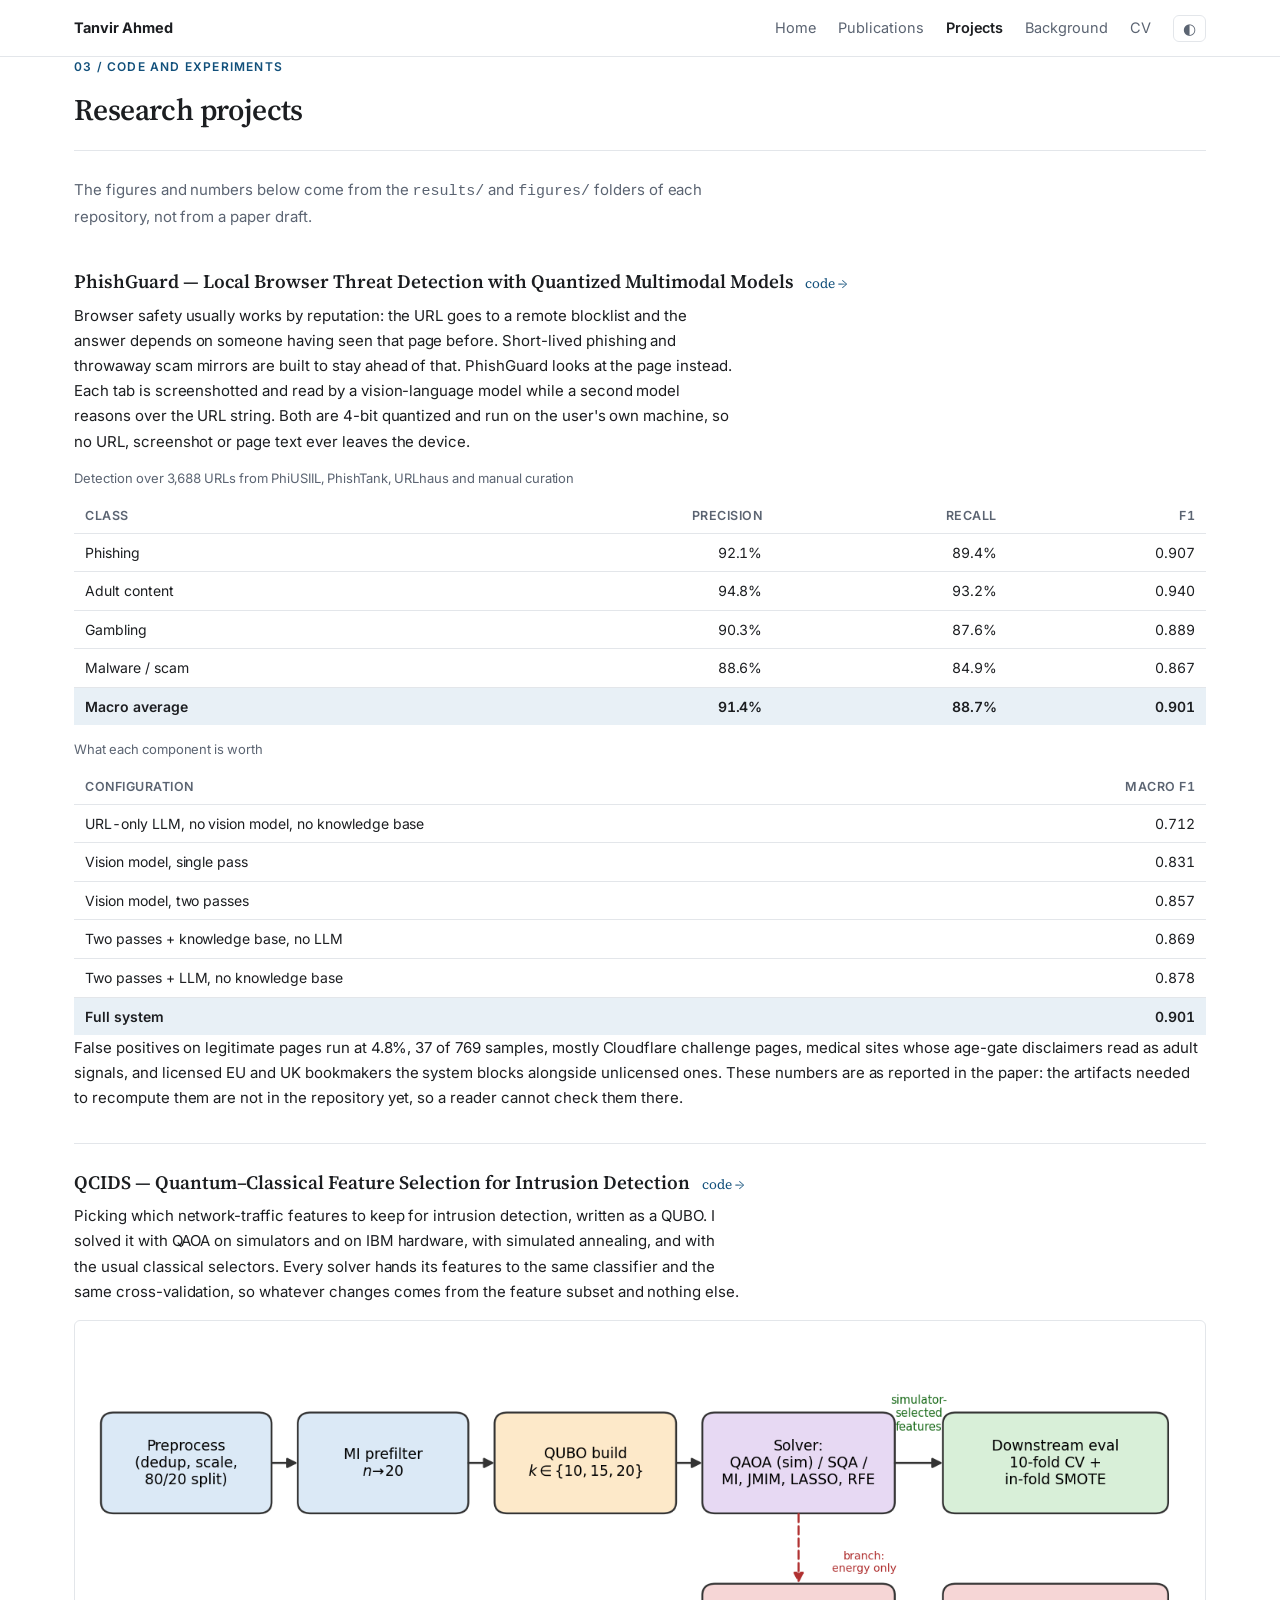
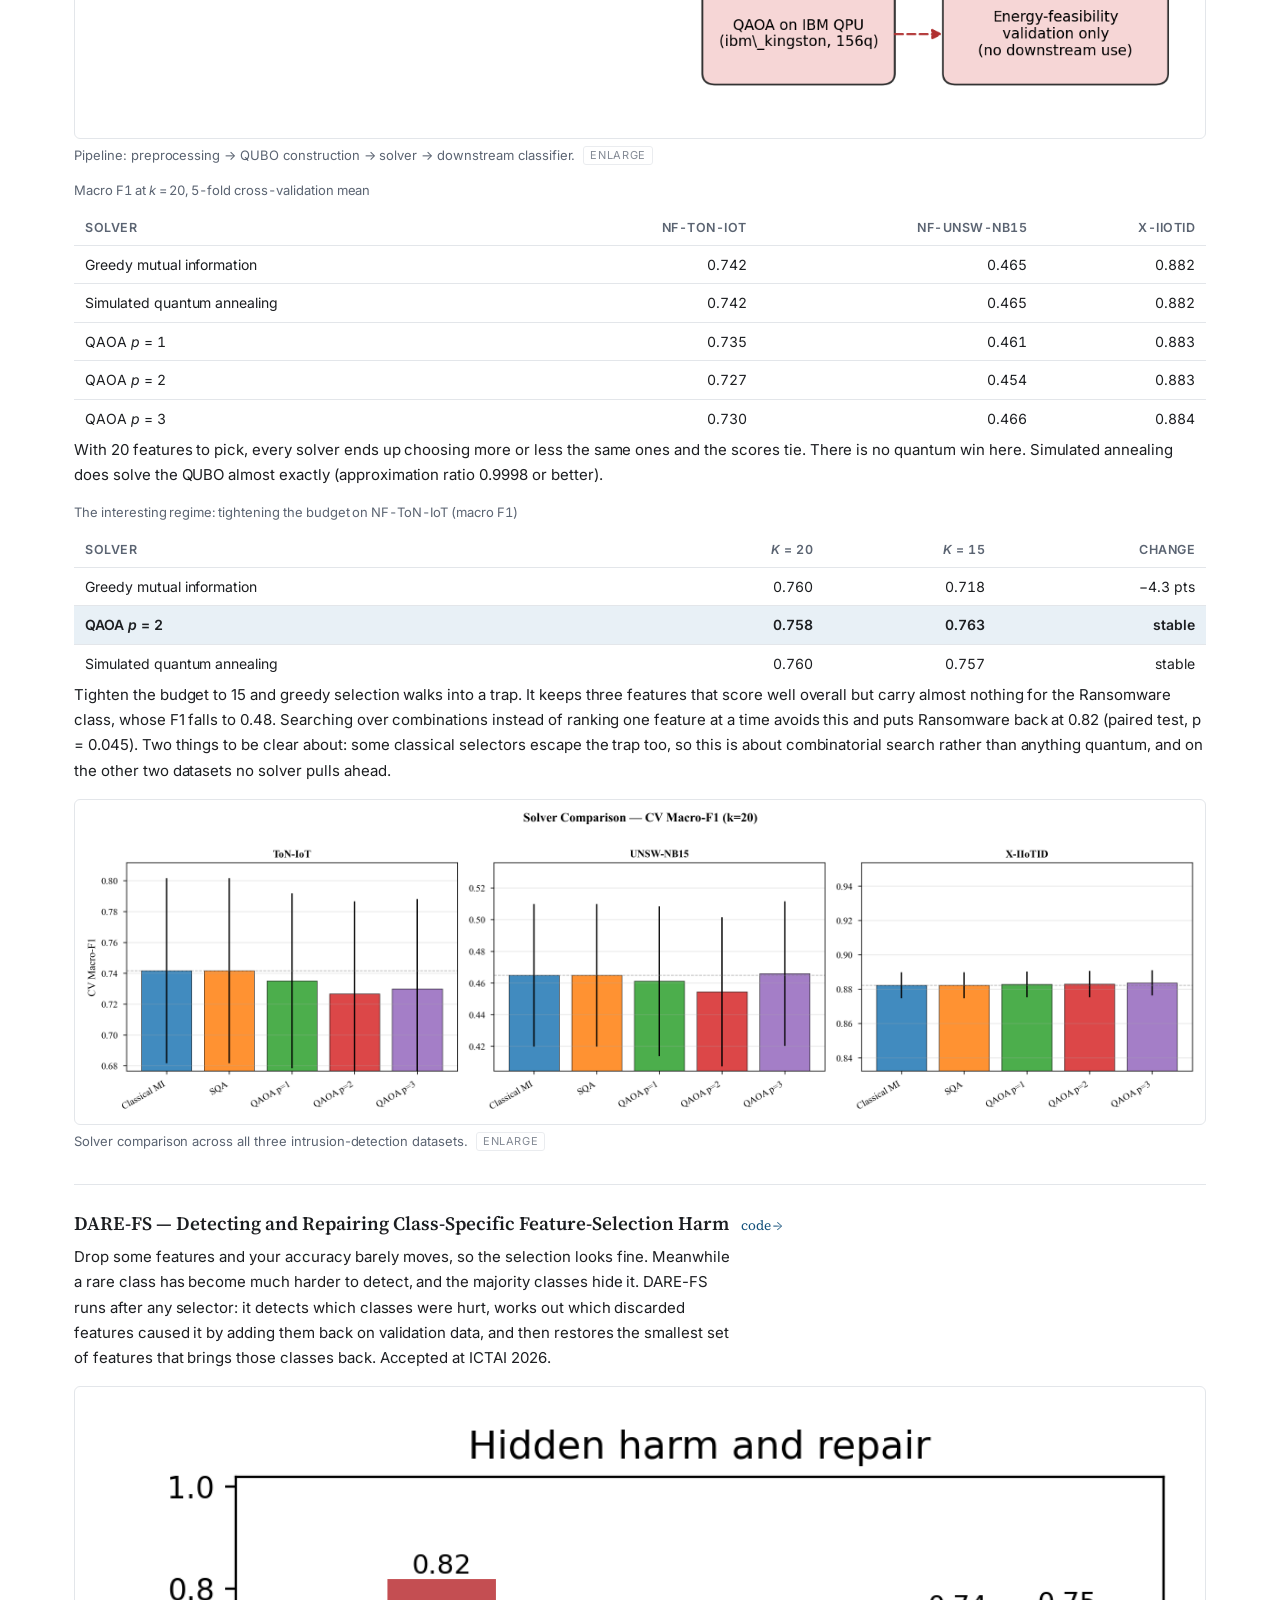
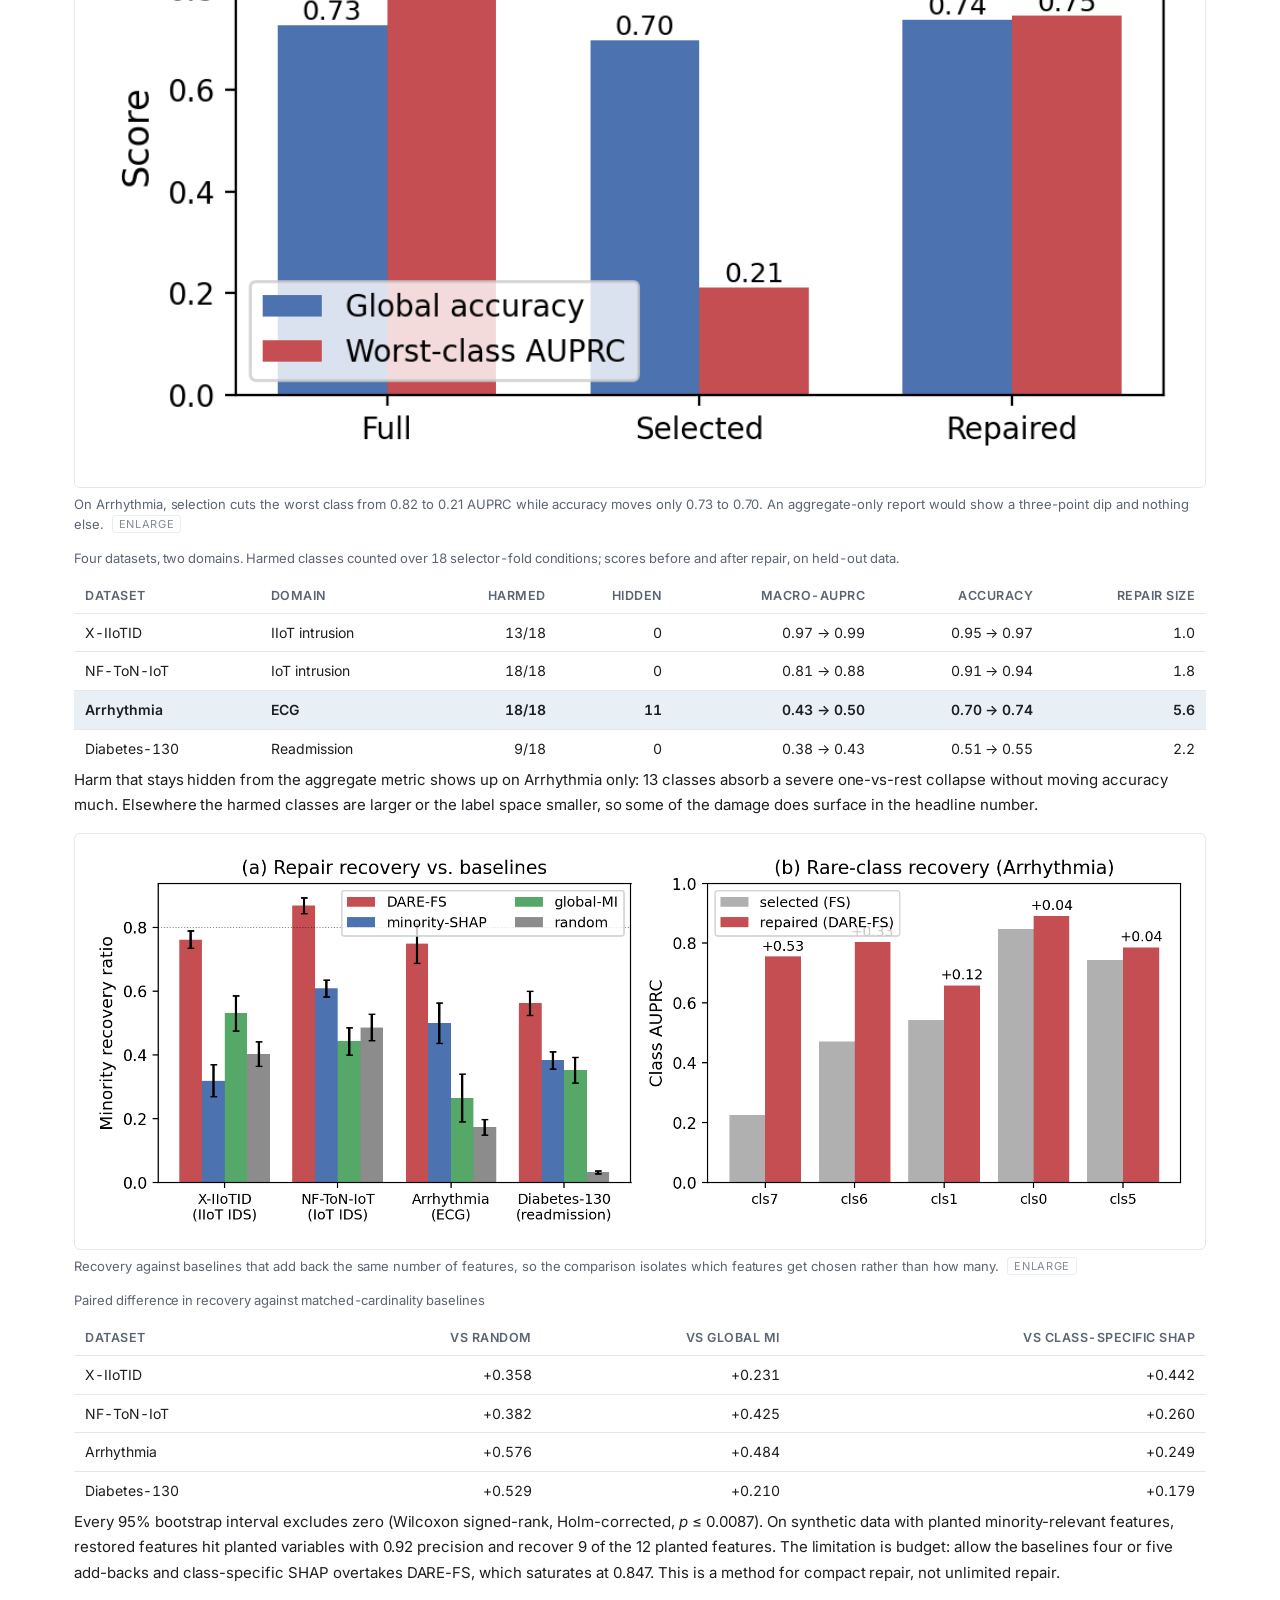
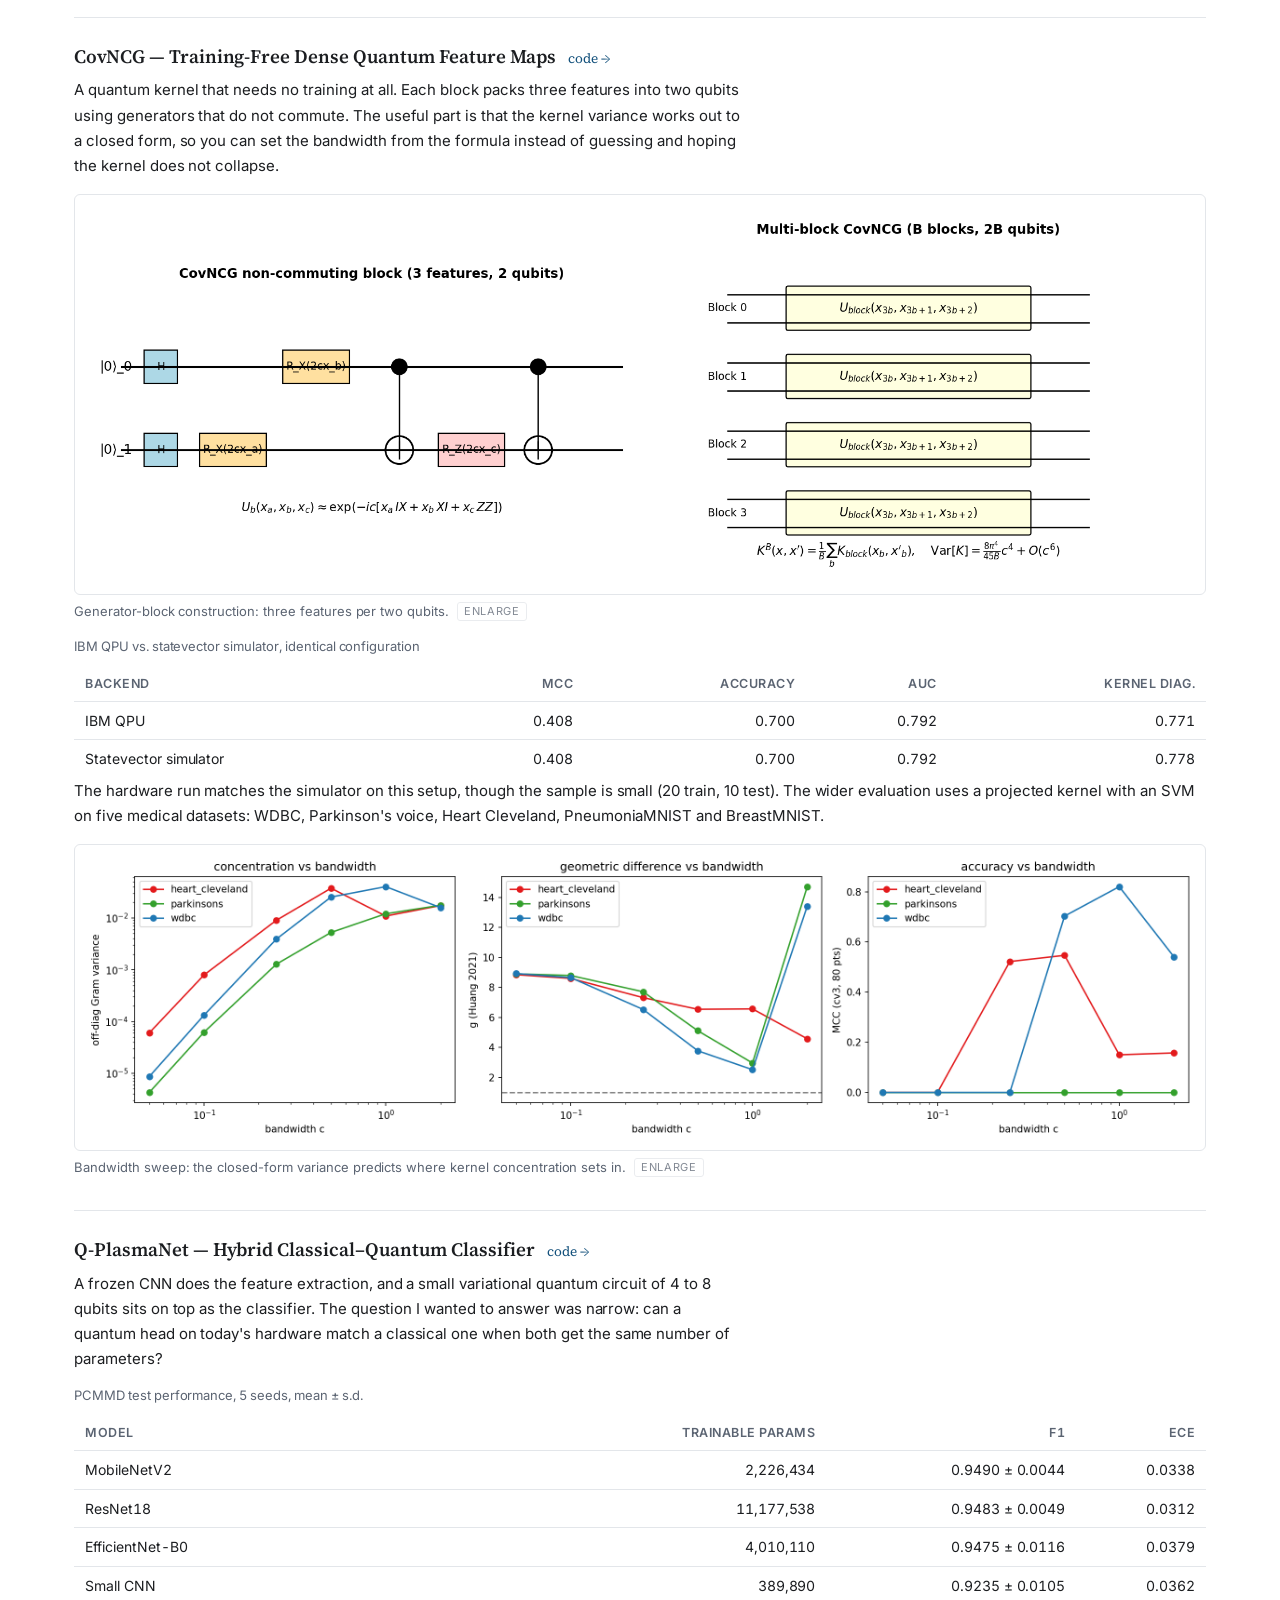
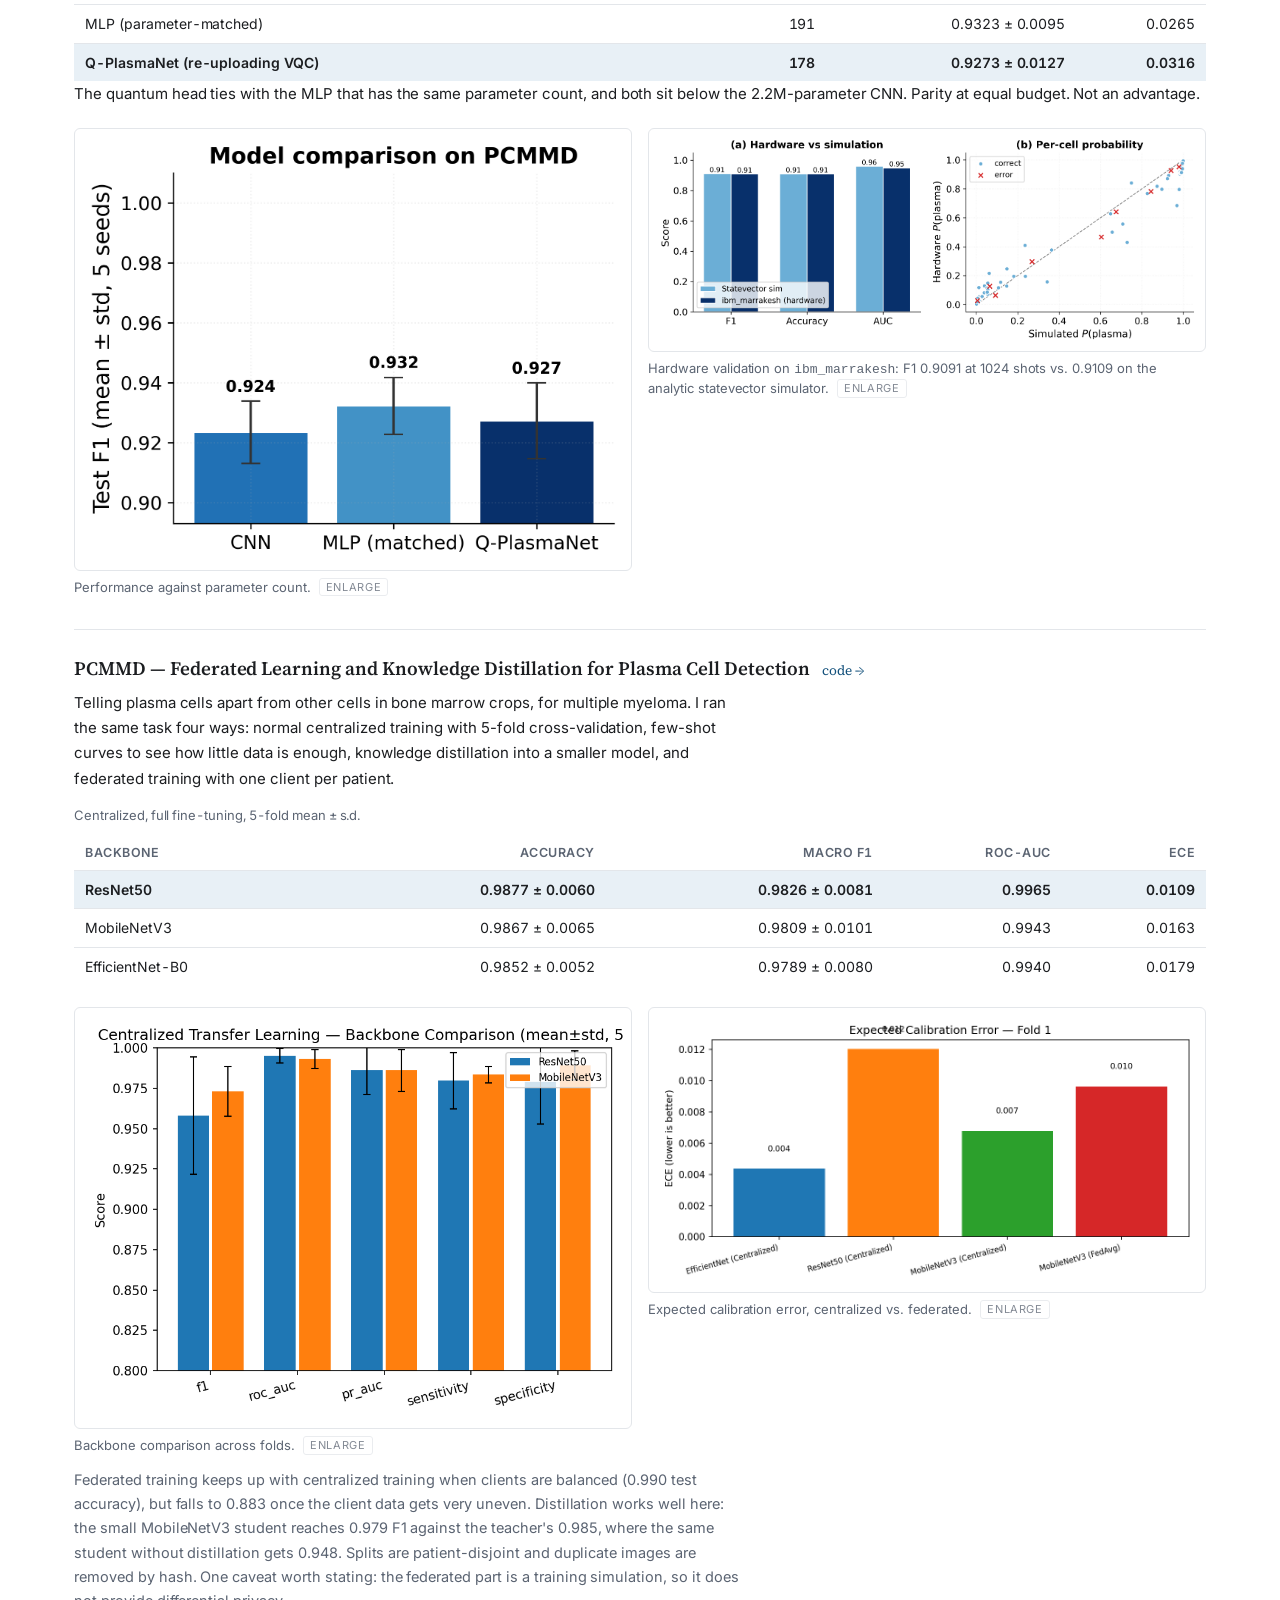
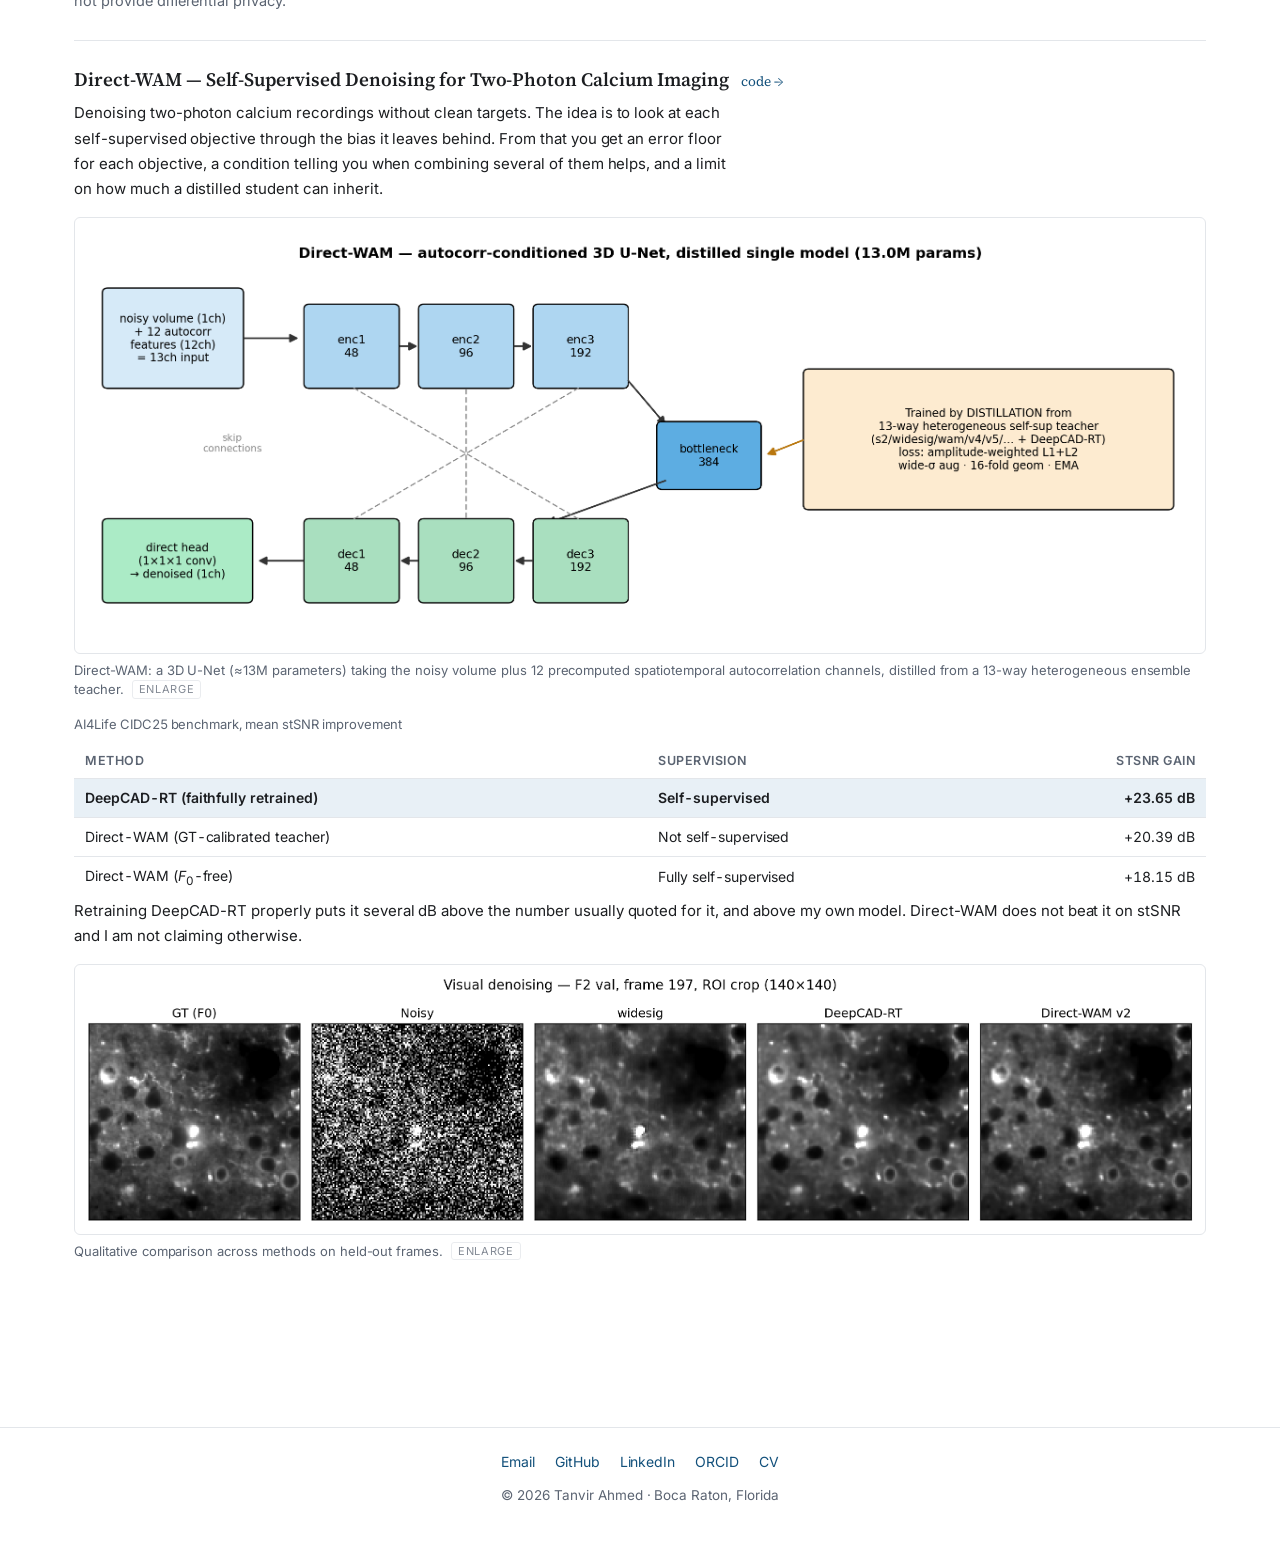
==== commit 516360bd: "Back to the hero design" ====
--- a/projects.html
+++ b/projects.html
@@ -31,29 +31,10 @@
   </div>
 </nav>
 
-<div class="wrap">
-
-  <aside>
-    <img class="avatar" src="portrait.jpg" alt="Tanvir Ahmed" width="800" height="1000">
-
-    <h1>Tanvir Ahmed</h1>
-    <p class="role">Independent Researcher<br>Machine Learning &amp; Security</p>
-
-    <ul class="links">
-      <li><span class="label">Location</span> <span>Boca Raton, FL, USA</span></li>
-      <li><span class="label">Email</span> <a href="mailto:tanvirlimon12@gmail.com">tanvirlimon12@gmail.com</a></li>
-      <li><span class="label">GitHub</span> <a href="https://github.com/TanvirLimon12">TanvirLimon12</a></li>
-      <li><span class="label">LinkedIn</span> <a href="https://www.linkedin.com/in/tanvir-ahmed-limon">tanvir-ahmed-limon</a></li>
-      <li><span class="label">ORCID</span> <a href="https://orcid.org/0009-0004-3301-9581">0009-0004-3301-9581</a></li>
-    </ul>
-
-    <a class="cv-button" href="Tanvir_Ahmed_CV.pdf">Download CV (PDF)</a>
-  </aside>
-
-  <main id="main">
-
+<div class="wrap" id="main">
+  <main>
     <section id="projects">
-      <h2>Research Projects</h2>
+      <h2><span class="eyebrow">03 / Code and experiments</span>Research projects</h2>
       <p style="color:var(--muted);font-size:15px">The figures and numbers below come from the
       <code>results/</code> and <code>figures/</code> folders of each repository, not from a paper draft.</p>
 
@@ -355,8 +336,8 @@
 
     </section>
 
-
   </main>
+
 </div>
 
 <footer>
--- a/style.css
+++ b/style.css
@@ -390,22 +390,142 @@
 .footer-links a { font-size: 14px; }
 footer p { margin: 0; }
 
-/* ---------- portrait in the sidebar ---------- */
-.avatar { width: 100%; height: auto; aspect-ratio: 4/5; border-radius: 8px; object-fit: cover; }
-
-/* ---------- compact lists that link to the detail pages ---------- */
+/* ================= hero ================= */
+.hero {
+  max-width: var(--max);
+  margin: 0 auto;
+  padding: 64px 24px 56px;
+  display: grid;
+  grid-template-columns: 1fr 340px;
+  gap: 64px;
+  align-items: start;
+}
+.hero-text h1 {
+  font-family: "Source Serif 4", Georgia, serif;
+  font-size: clamp(38px, 5vw, 56px);
+  font-weight: 700;
+  letter-spacing: -0.025em;
+  line-height: 1.05;
+  margin: 0 0 14px;
+}
+.hero-text h1 .dot { color: var(--accent); }
+.tagline {
+  font-size: clamp(20px, 2.4vw, 26px);
+  line-height: 1.3;
+  font-weight: 500;
+  letter-spacing: -0.015em;
+  margin: 0 0 22px;
+  color: var(--text);
+}
+.hero-text p { max-width: 60ch; }
+
+.hero-actions { display: flex; gap: 12px; flex-wrap: wrap; margin: 24px 0 18px; }
+.btn {
+  display: inline-block;
+  padding: 9px 20px;
+  border: 1px solid var(--border);
+  border-radius: 6px;
+  font-size: 15px;
+  color: var(--text);
+}
+.btn:hover { border-color: var(--accent); color: var(--accent); text-decoration: none; }
+.btn.primary { background: var(--accent); border-color: var(--accent); color: #fff; }
+.btn.primary:hover { opacity: 0.9; color: #fff; }
+
+.hero-links { display: flex; gap: 18px; flex-wrap: wrap; font-size: 14.5px; margin-bottom: 24px; }
+
+.hero-side .portrait {
+  width: 100%;
+  height: auto;
+  border-radius: 10px;
+  display: block;
+  border: 1px solid var(--border);
+}
+.portrait-meta {
+  font-size: 13.5px;
+  color: var(--muted);
+  margin: 12px 0 0;
+  padding-top: 12px;
+  border-top: 1px solid var(--border);
+}
+.portrait-meta + .portrait-meta { border-top: 0; padding-top: 0; }
+
+/* ================= section eyebrows ================= */
+section > h2 {
+  font-family: "Source Serif 4", Georgia, serif;
+  font-size: 30px;
+  font-weight: 600;
+  text-transform: none;
+  letter-spacing: -0.02em;
+  color: var(--text);
+  padding-bottom: 14px;
+  margin-bottom: 26px;
+}
+section > h2::after { display: none; }
+.eyebrow {
+  display: block;
+  font-family: "Inter", sans-serif;
+  font-size: 12px;
+  font-weight: 600;
+  text-transform: uppercase;
+  letter-spacing: 0.1em;
+  color: var(--accent);
+  margin-bottom: 8px;
+}
+
+/* ================= research questions ================= */
+.qgrid { display: grid; grid-template-columns: 1fr 1fr; gap: 26px 40px; }
+.q { border-top: 1px solid var(--border); padding-top: 16px; }
+.qnum { font-size: 12px; color: var(--accent); font-weight: 600; letter-spacing: 0.06em; }
+.q h3 {
+  font-family: "Source Serif 4", Georgia, serif;
+  font-size: 19px; font-weight: 600; line-height: 1.35; margin: 6px 0 8px;
+}
+.q p { font-size: 14.8px; color: var(--muted); margin: 0 0 10px; }
+.q a { font-size: 14px; font-weight: 500; }
+
+@media (max-width: 900px) {
+  .hero { grid-template-columns: 1fr; gap: 36px; padding-top: 36px; }
+  .hero-side { max-width: 320px; }
+  .qgrid { grid-template-columns: 1fr; gap: 22px; }
+}
+
+/* main column now that the sidebar is gone */
+.wrap {
+  display: block;
+  max-width: var(--max);
+  margin: 0 auto;
+  padding: 0 24px 80px;
+}
+section > p, .project > p, .theme p { max-width: 74ch; }
+.pub { max-width: 88ch; }
+
+/* compact publication / project lists on the home page */
 .publist { list-style: none; padding: 0; margin: 0 0 8px; }
-.publist li { padding: 13px 0; border-bottom: 1px solid var(--border); }
+.publist li {
+  padding: 13px 0;
+  border-bottom: 1px solid var(--border);
+  display: grid;
+  grid-template-columns: 1fr auto;
+  gap: 4px 18px;
+  align-items: baseline;
+}
 .publist li:last-child { border-bottom: 0; }
-.publist a.pt {
+.publist .pt {
   font-family: "Source Serif 4", Georgia, serif;
   font-size: 16.5px; font-weight: 600; line-height: 1.4;
-  color: var(--text); display: block; margin-bottom: 3px;
-}
+}
+.publist .pv { grid-column: 1; color: var(--muted); font-size: 14px; }
+.publist a { grid-row: 1 / span 2; font-size: 14px; white-space: nowrap; }
+@media (max-width: 620px) {
+  .publist li { grid-template-columns: 1fr; }
+  .publist a { grid-row: auto; }
+}
+a.nav-name { color: var(--text); }
+a.nav-name:hover { text-decoration: none; color: var(--accent); }
+
+/* home list entries are links, not blocks of detail */
+.publist a.pt { color: var(--text); display: block; }
 .publist a.pt:hover { color: var(--accent); text-decoration: none; }
-.publist .pv { color: var(--muted); font-size: 14px; }
 .publist li:hover .pv { color: var(--text); }
-
-a.nav-name { color: var(--text); }
-a.nav-name:hover { color: var(--accent); text-decoration: none; }
-.nav-inner a.active { color: var(--text); font-weight: 600; }
+.publist li { grid-template-columns: 1fr; }
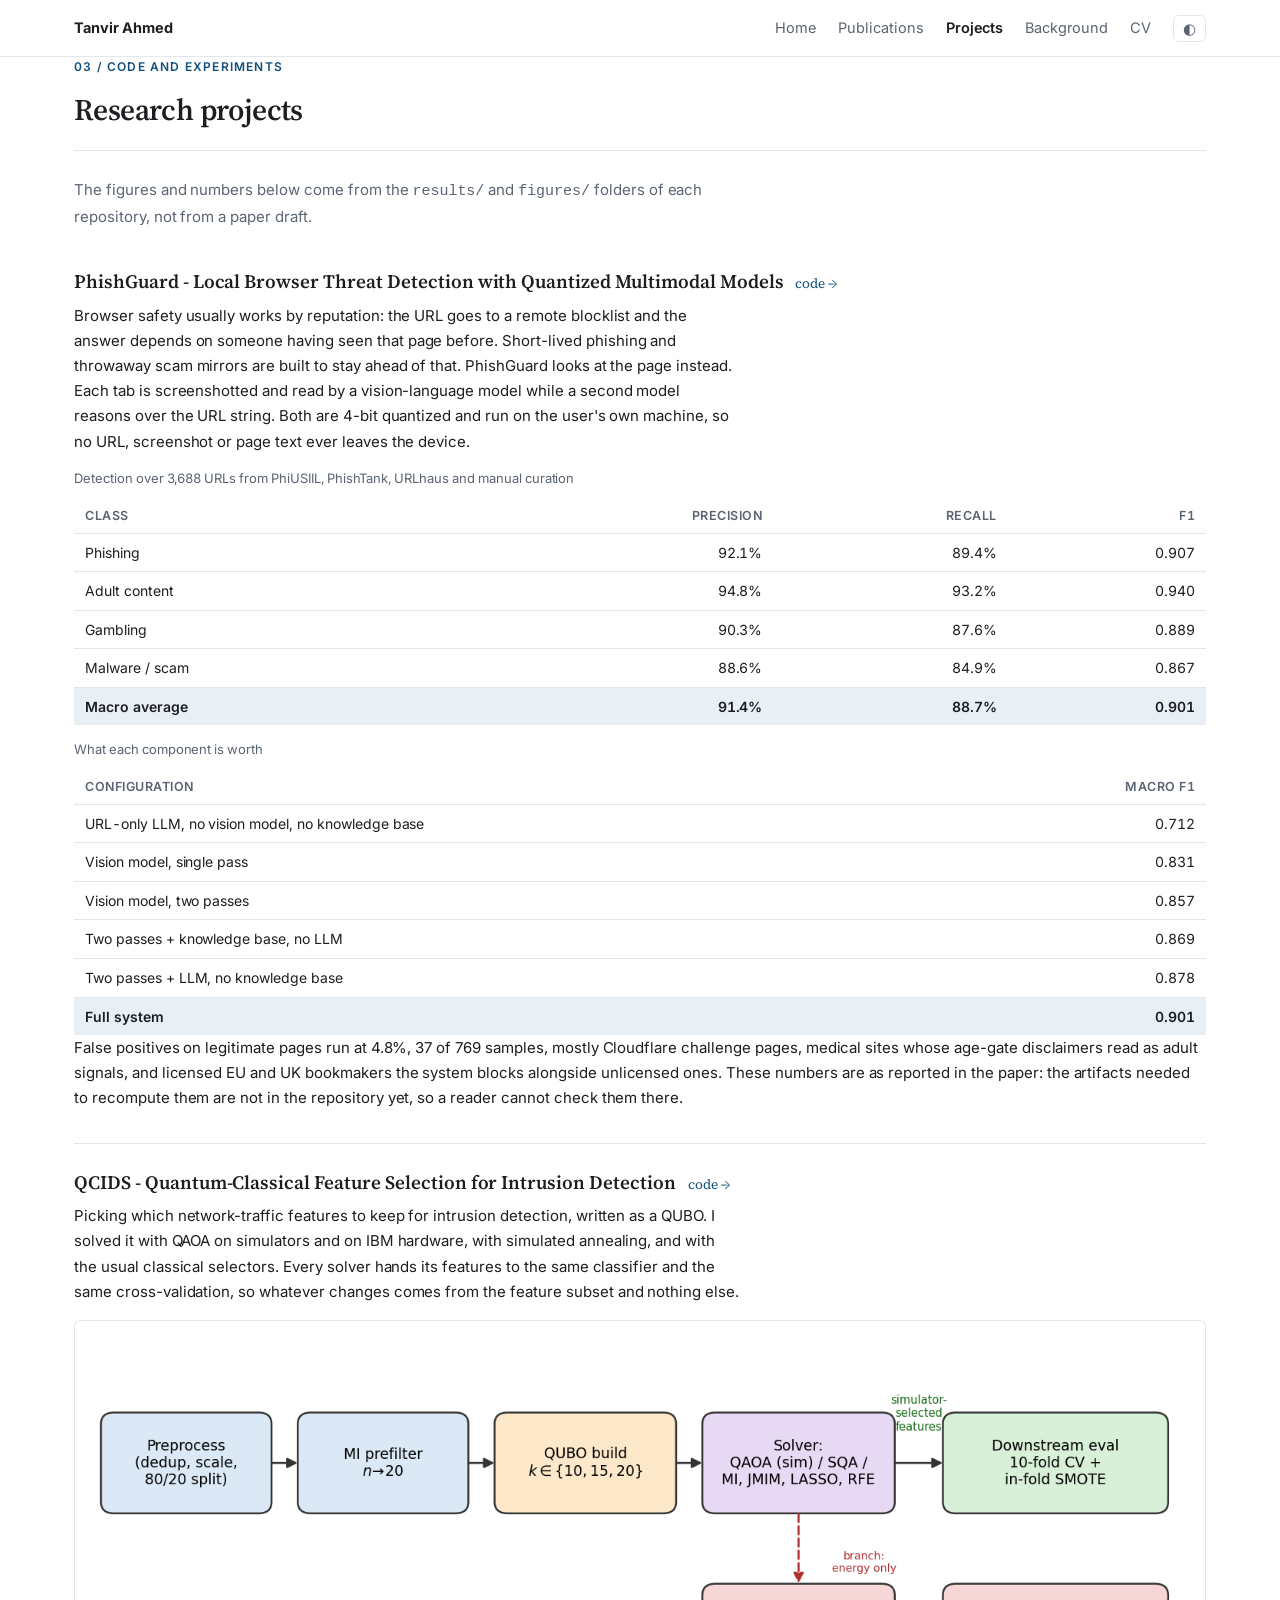
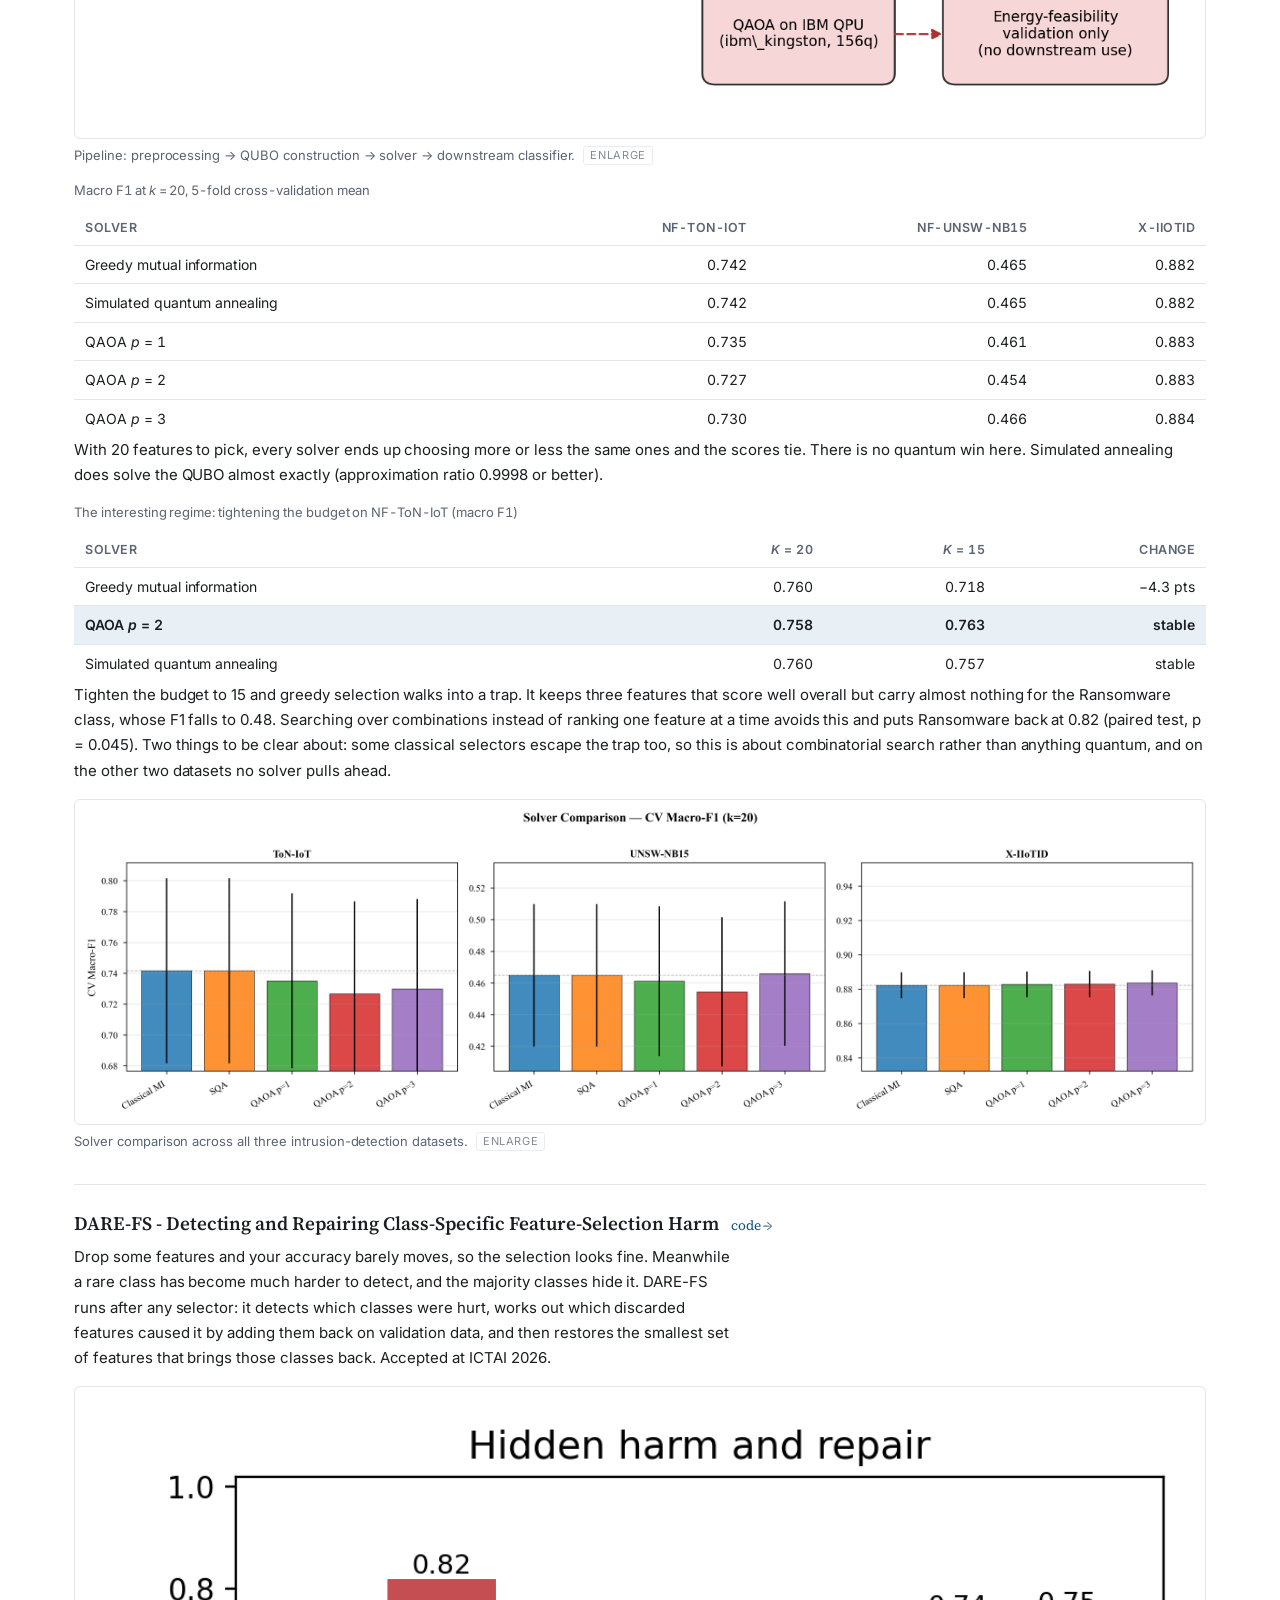
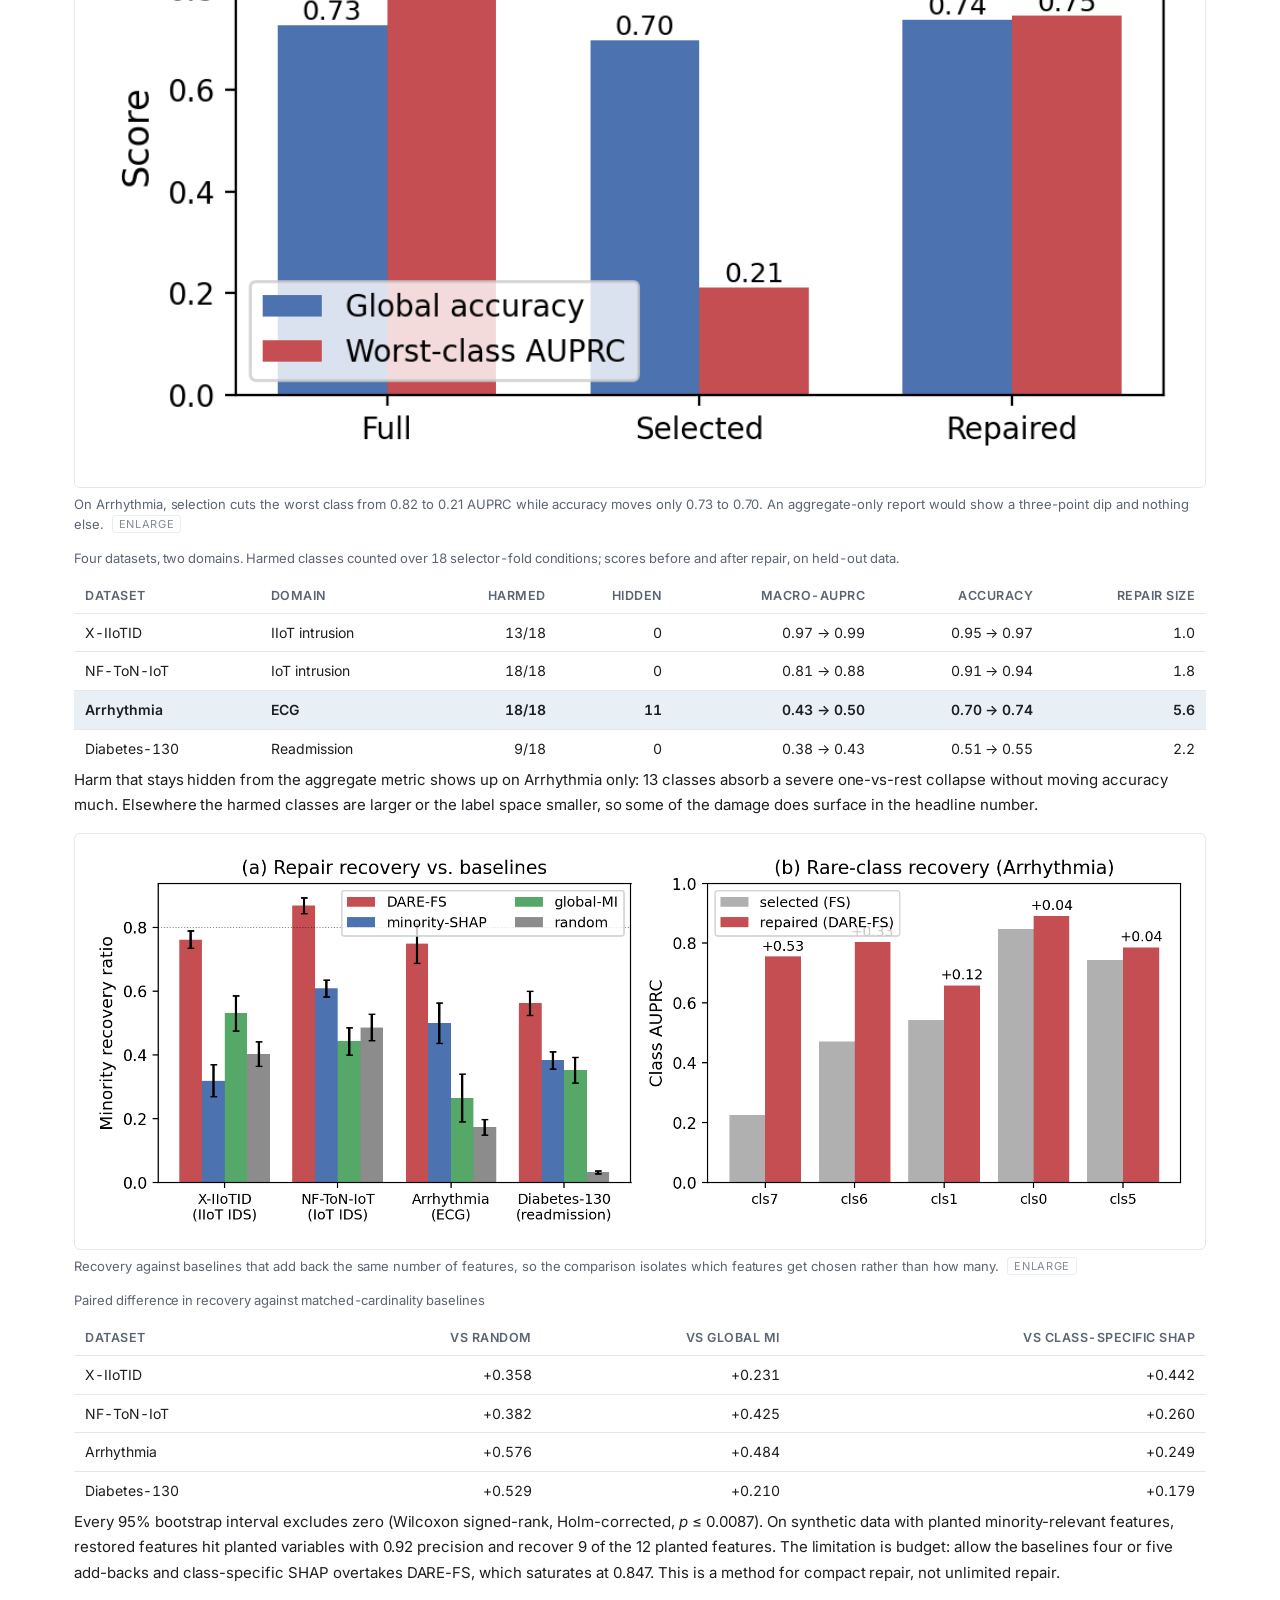
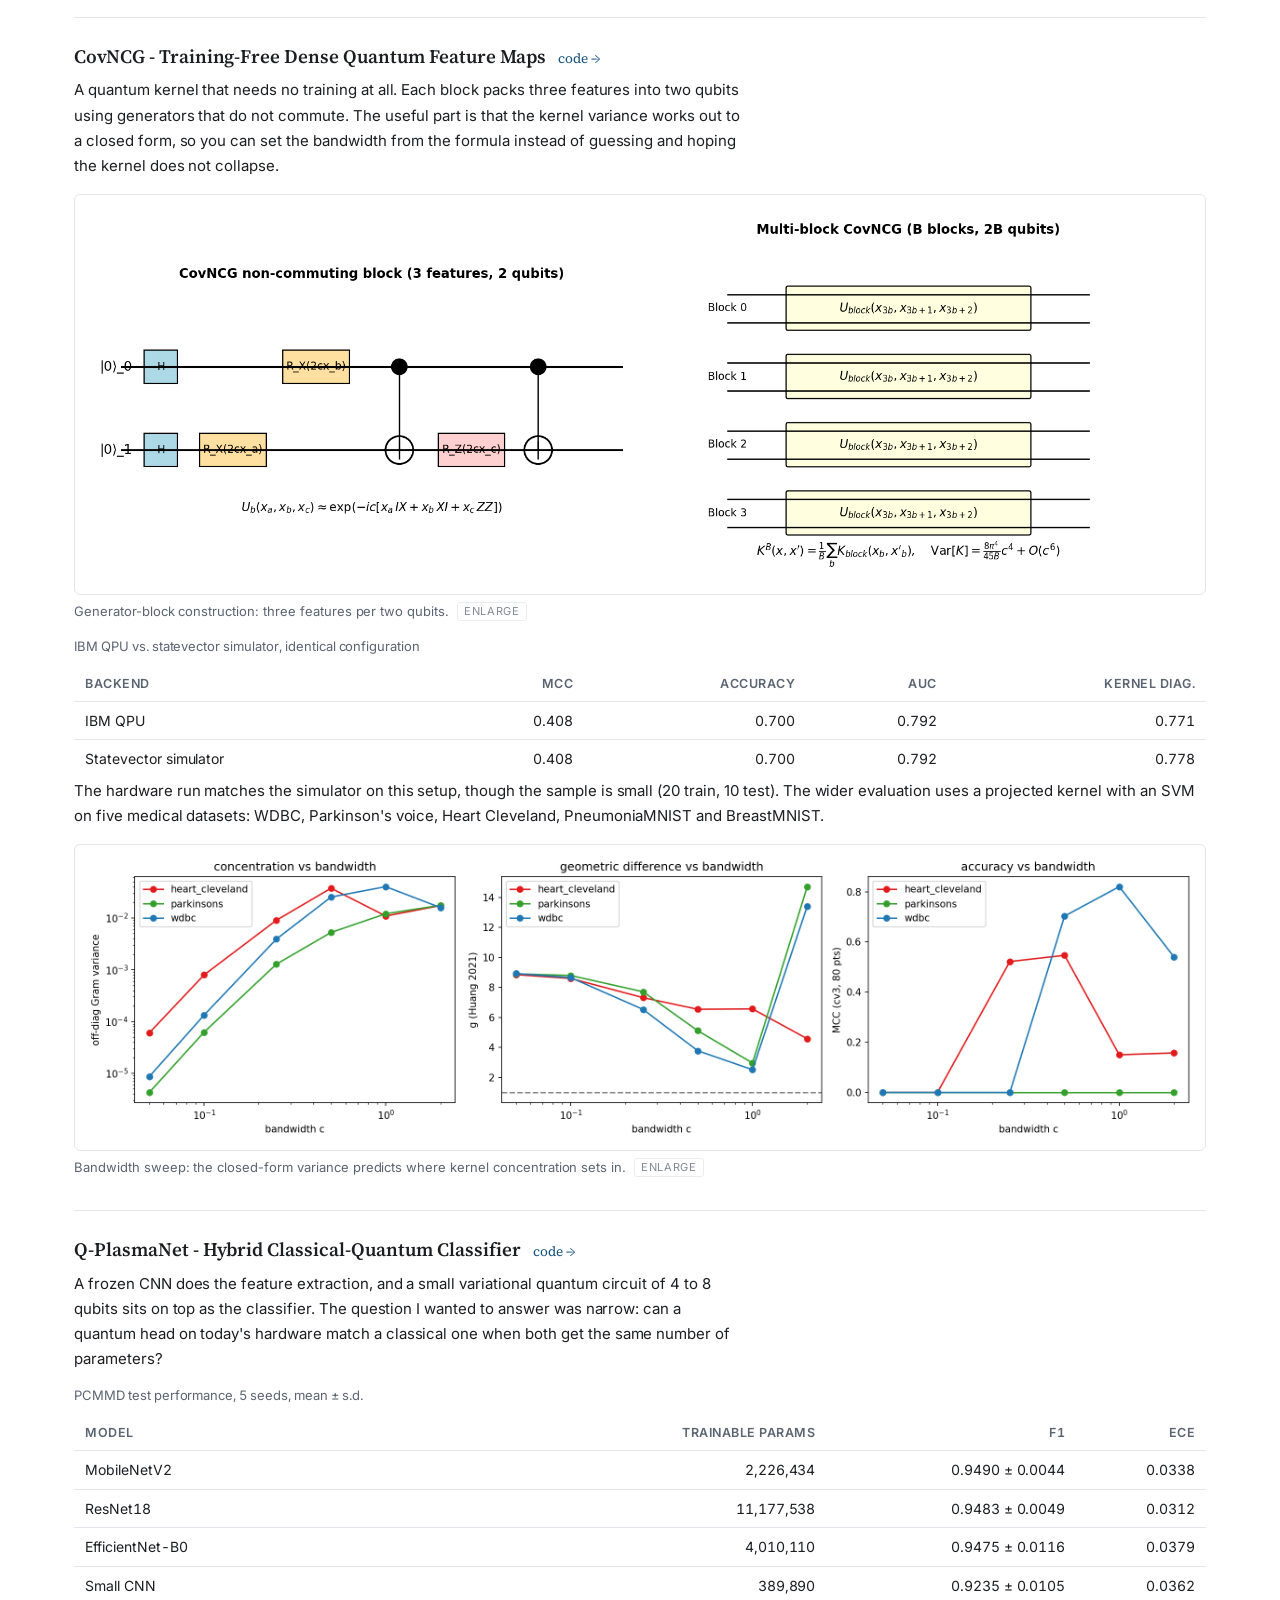
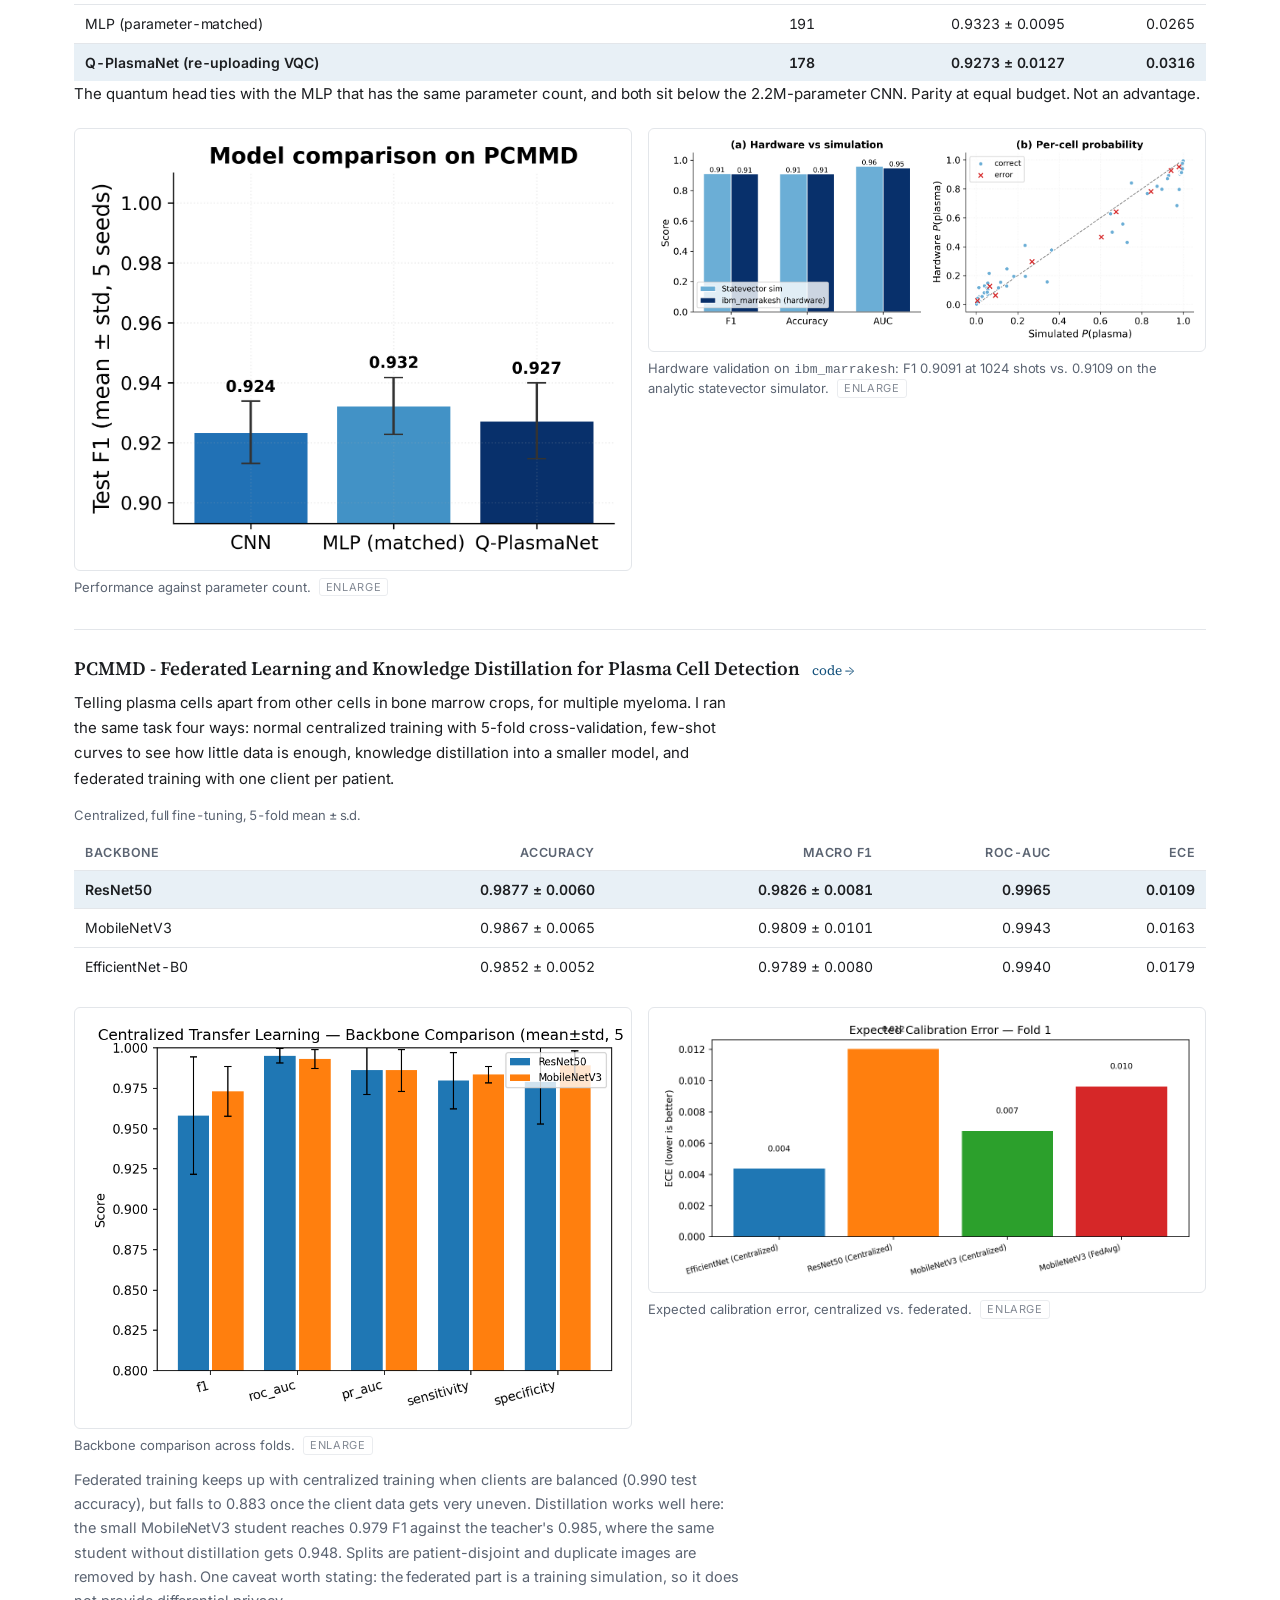
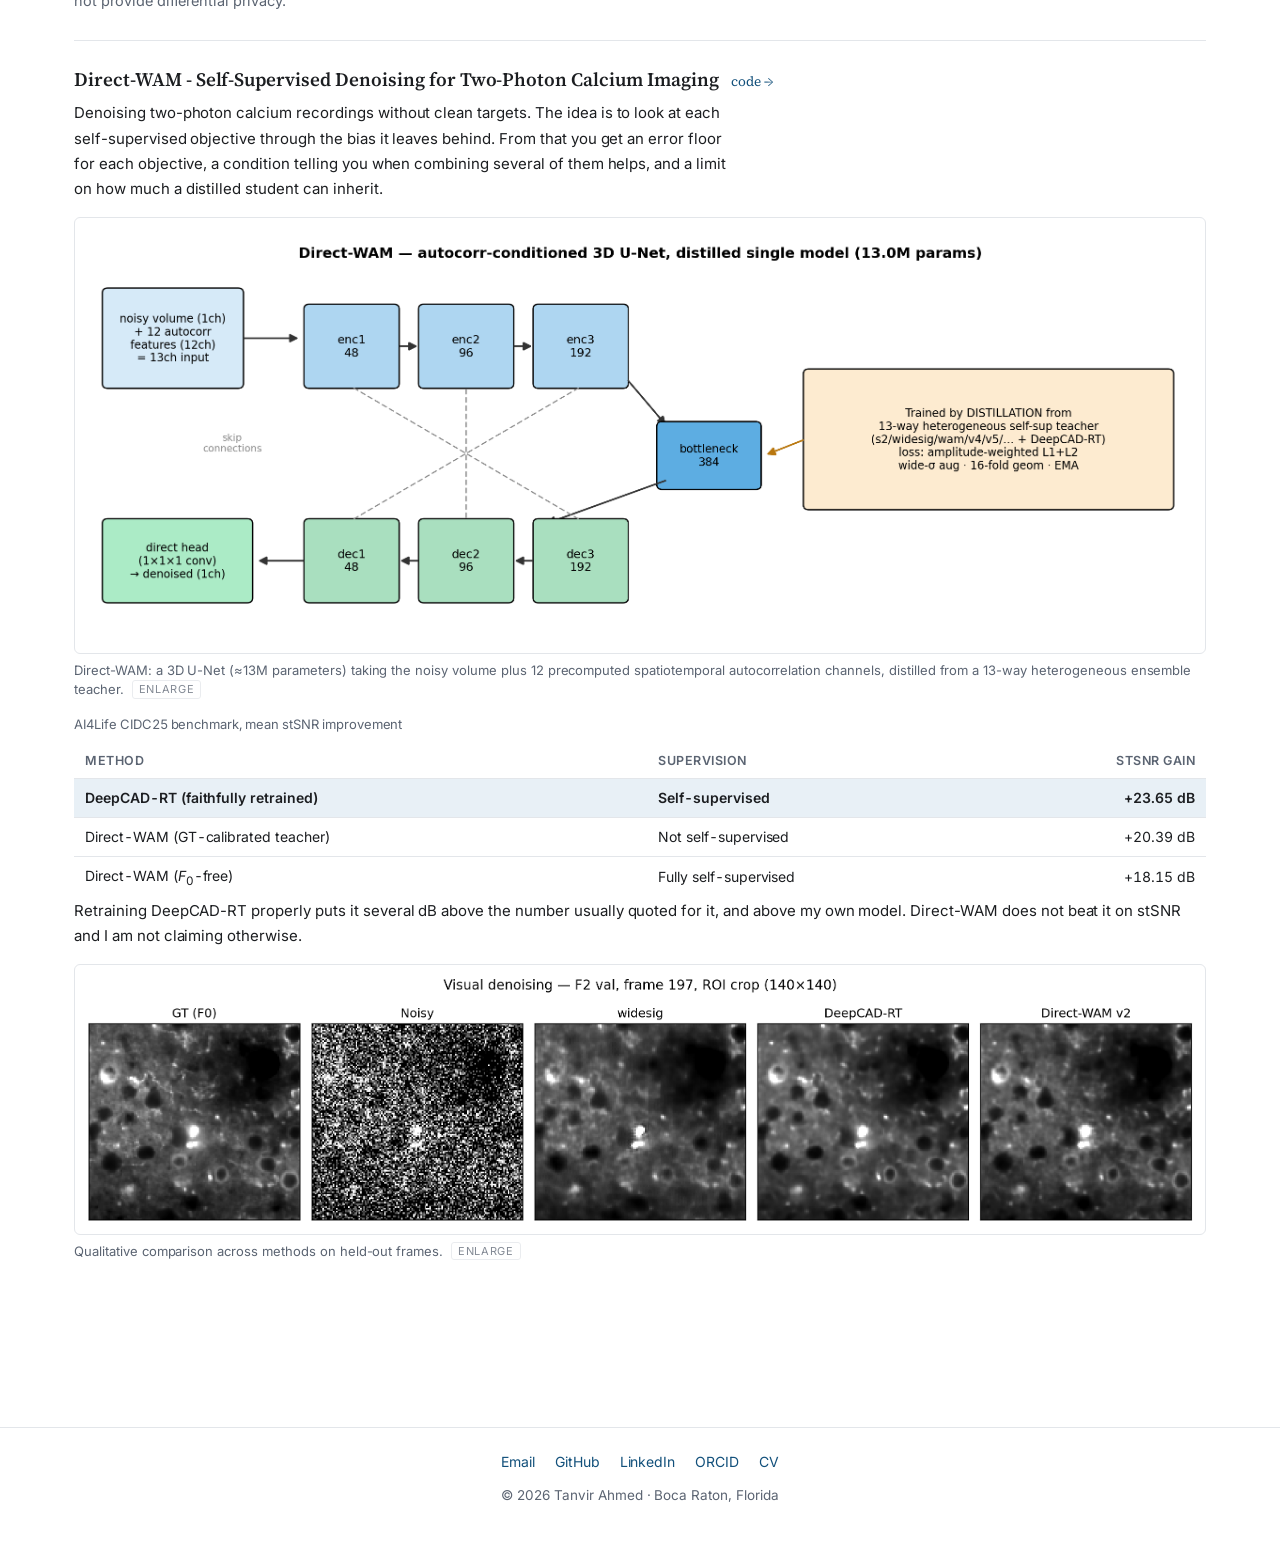
==== commit 74fe2379: "Reword summary, drop first-author mentions, single hyphens, update freelance and break dates" ====
--- a/projects.html
+++ b/projects.html
@@ -3,8 +3,8 @@
 <head>
 <meta charset="utf-8">
 <meta name="viewport" content="width=device-width, initial-scale=1">
-<title>Projects — Tanvir Ahmed</title>
-<meta name="description" content="Tanvir Ahmed — independent researcher in machine learning, computer vision, biomedical imaging, and quantum machine learning.">
+<title>Projects - Tanvir Ahmed</title>
+<meta name="description" content="Tanvir Ahmed - independent researcher in machine learning, computer vision, biomedical imaging, and quantum machine learning.">
 <link rel="preconnect" href="https://fonts.googleapis.com">
 <link rel="preconnect" href="https://fonts.gstatic.com" crossorigin>
 <link href="https://fonts.googleapis.com/css2?family=Inter:wght@400;500;600;700&family=Source+Serif+4:opsz,wght@8..60,400;8..60,600;8..60,700&display=swap" rel="stylesheet">
@@ -40,7 +40,7 @@
 
       <!-- ============ PhishGuard ============ -->
       <div class="project" id="phishguard">
-        <h3>PhishGuard &mdash; Local Browser Threat Detection with Quantized Multimodal Models
+        <h3>PhishGuard - Local Browser Threat Detection with Quantized Multimodal Models
           <a class="code" href="https://github.com/TanvirLimon12/phishguard">code &rarr;</a></h3>
         <p>Browser safety usually works by reputation: the URL goes to a remote blocklist and the answer depends on
         someone having seen that page before. Short-lived phishing and throwaway scam mirrors are built to stay ahead of
@@ -84,7 +84,7 @@
 
       <!-- ============ QCIDS ============ -->
       <div class="project" id="qcids">
-        <h3>QCIDS &mdash; Quantum&ndash;Classical Feature Selection for Intrusion Detection
+        <h3>QCIDS - Quantum-Classical Feature Selection for Intrusion Detection
           <a class="code" href="https://github.com/TanvirLimon12/qcids-hybrid-ids">code &rarr;</a></h3>
         <p>Picking which network-traffic features to keep for intrusion detection, written as a QUBO. I solved it with
         QAOA on simulators and on IBM hardware, with simulated annealing, and with the usual classical selectors. Every
@@ -141,7 +141,7 @@
 
       <!-- ============ DARE-FS ============ -->
       <div class="project" id="dare-fs">
-        <h3>DARE-FS &mdash; Detecting and Repairing Class-Specific Feature-Selection Harm
+        <h3>DARE-FS - Detecting and Repairing Class-Specific Feature-Selection Harm
           <a class="code" href="https://github.com/TanvirLimon12/dare-fs">code &rarr;</a></h3>
         <p>Drop some features and your accuracy barely moves, so the selection looks fine. Meanwhile a rare class has
         become much harder to detect, and the majority classes hide it. DARE-FS runs after any selector: it detects
@@ -200,7 +200,7 @@
 
       <!-- ============ CovNCG ============ -->
       <div class="project" id="covncg">
-        <h3>CovNCG &mdash; Training-Free Dense Quantum Feature Maps
+        <h3>CovNCG - Training-Free Dense Quantum Feature Maps
           <a class="code" href="https://github.com/TanvirLimon12/covncg-quantum-feature-map">code &rarr;</a></h3>
         <p>A quantum kernel that needs no training at all. Each block packs three features into two qubits using
         generators that do not commute. The useful part is that the kernel variance works out to a closed form, so you
@@ -230,7 +230,7 @@
       </div>
       <!-- ============ Q-PlasmaNet ============ -->
       <div class="project" id="q-plasmanet">
-        <h3>Q-PlasmaNet &mdash; Hybrid Classical&ndash;Quantum Classifier
+        <h3>Q-PlasmaNet - Hybrid Classical-Quantum Classifier
           <a class="code" href="https://github.com/TanvirLimon12/q-plasmanet">code &rarr;</a></h3>
         <p>A frozen CNN does the feature extraction, and a small variational quantum circuit of 4 to 8 qubits sits on top
         as the classifier. The question I wanted to answer was narrow: can a quantum head on today's hardware match a
@@ -266,7 +266,7 @@
 
       <!-- ============ PCMMD ============ -->
       <div class="project" id="pcmmd">
-        <h3>PCMMD &mdash; Federated Learning and Knowledge Distillation for Plasma Cell Detection
+        <h3>PCMMD - Federated Learning and Knowledge Distillation for Plasma Cell Detection
           <a class="code" href="https://github.com/TanvirLimon12/PCMMD-FL-TL-KD">code &rarr;</a></h3>
         <p>Telling plasma cells apart from other cells in bone marrow crops, for multiple myeloma. I ran the same task
         four ways: normal centralized training with 5-fold cross-validation, few-shot curves to see how little data is
@@ -304,7 +304,7 @@
 
       <!-- ============ Direct-WAM ============ -->
       <div class="project" id="direct-wam">
-        <h3>Direct-WAM &mdash; Self-Supervised Denoising for Two-Photon Calcium Imaging
+        <h3>Direct-WAM - Self-Supervised Denoising for Two-Photon Calcium Imaging
           <a class="code" href="https://github.com/TanvirLimon12/direct-wam-calcium-denoising">code &rarr;</a></h3>
         <p>Denoising two-photon calcium recordings without clean targets. The idea is to look at each self-supervised
         objective through the bias it leaves behind. From that you get an error floor for each objective, a condition
--- a/style.css
+++ b/style.css
@@ -529,3 +529,7 @@
 .publist a.pt:hover { color: var(--accent); text-decoration: none; }
 .publist li:hover .pv { color: var(--text); }
 .publist li { grid-template-columns: 1fr; }
+
+/* author line in the home publication list */
+.publist .pa { display: block; color: var(--muted); font-size: 14px; margin-bottom: 2px; }
+.publist .pv { display: block; color: var(--muted); font-size: 14px; font-style: italic; }
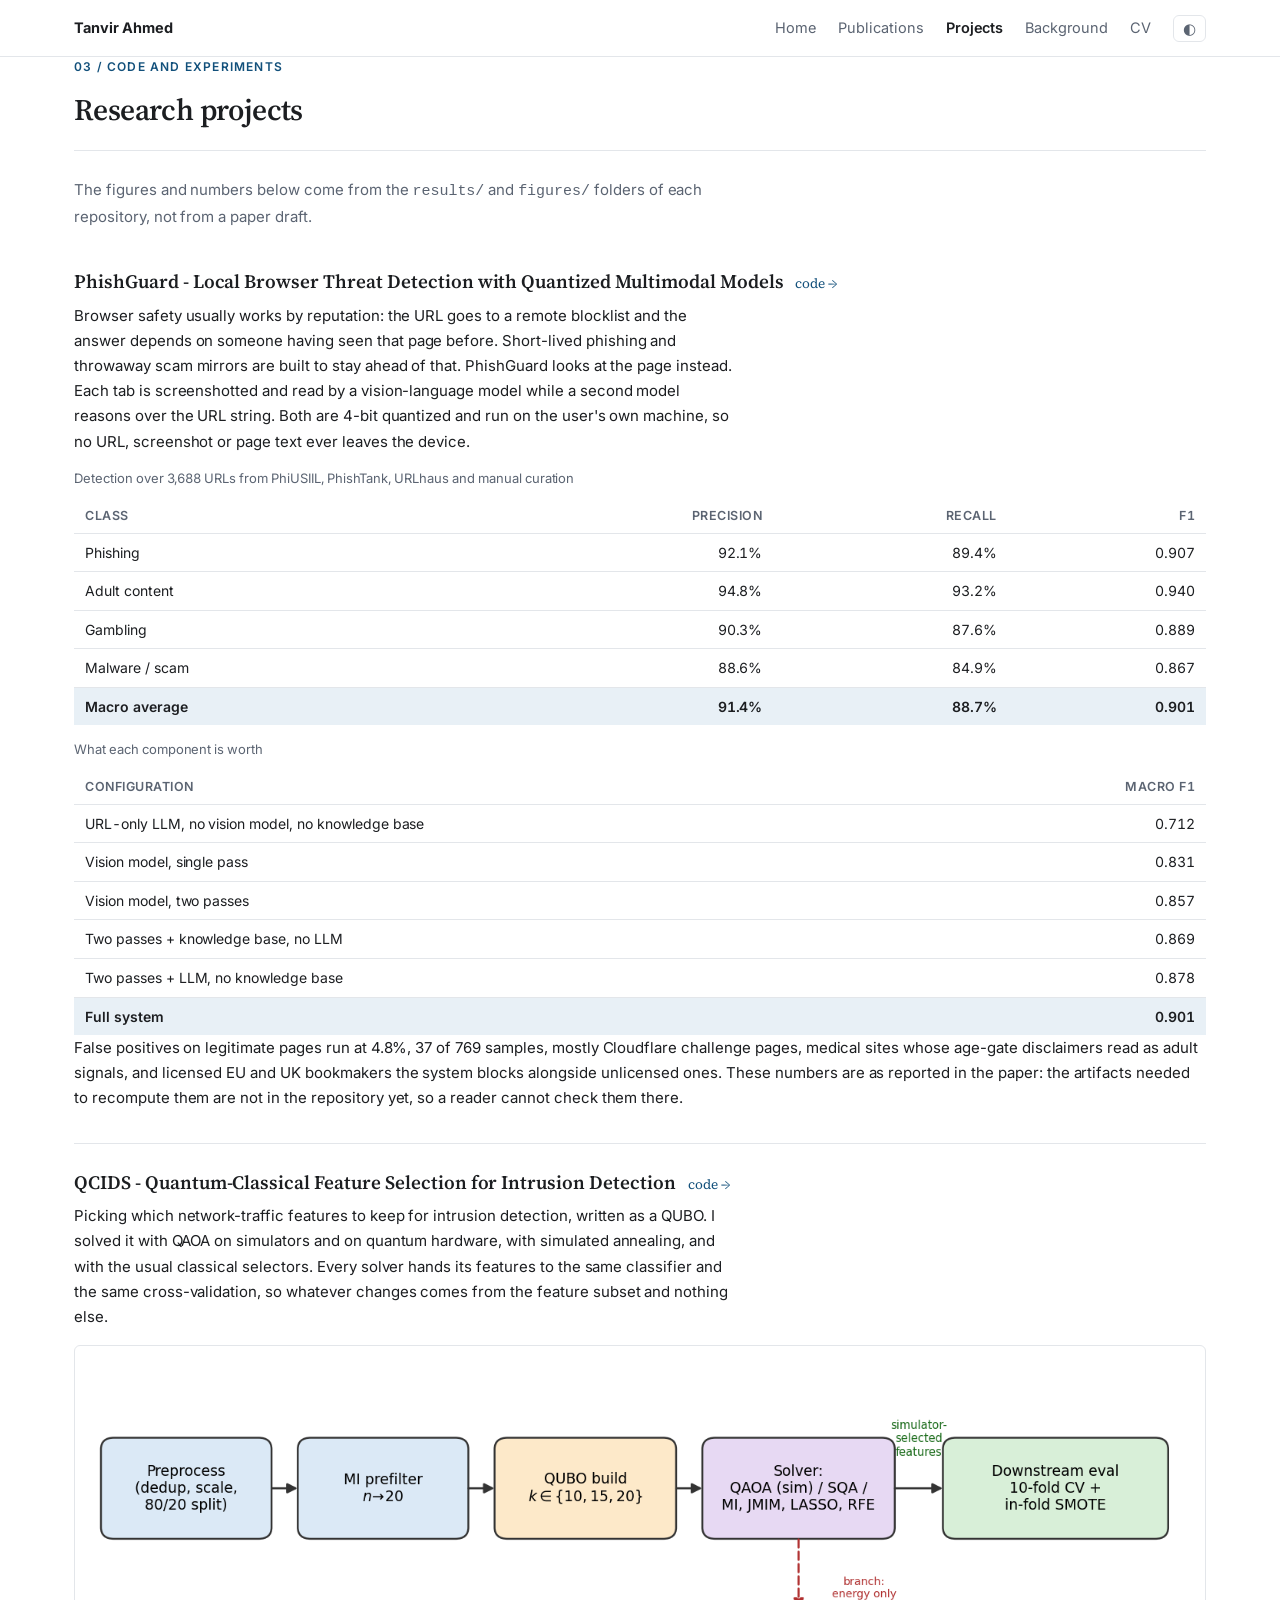
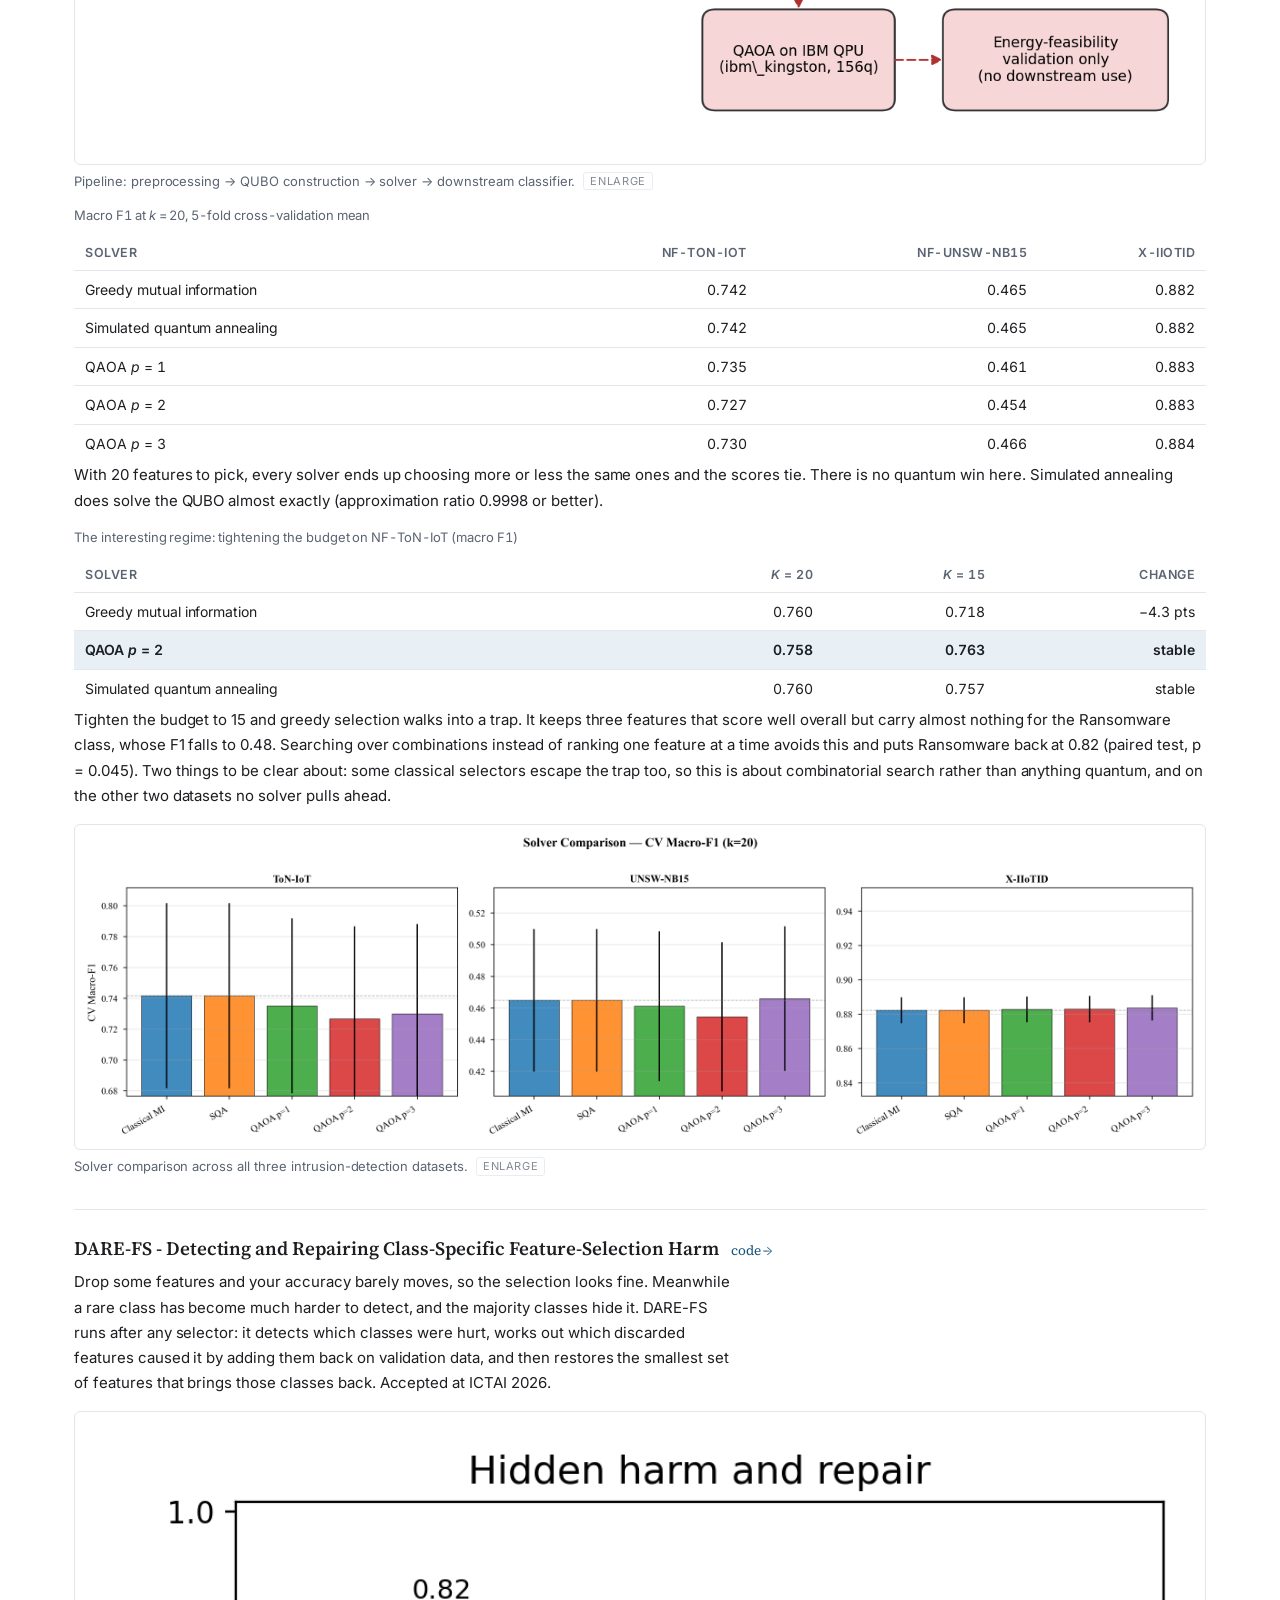
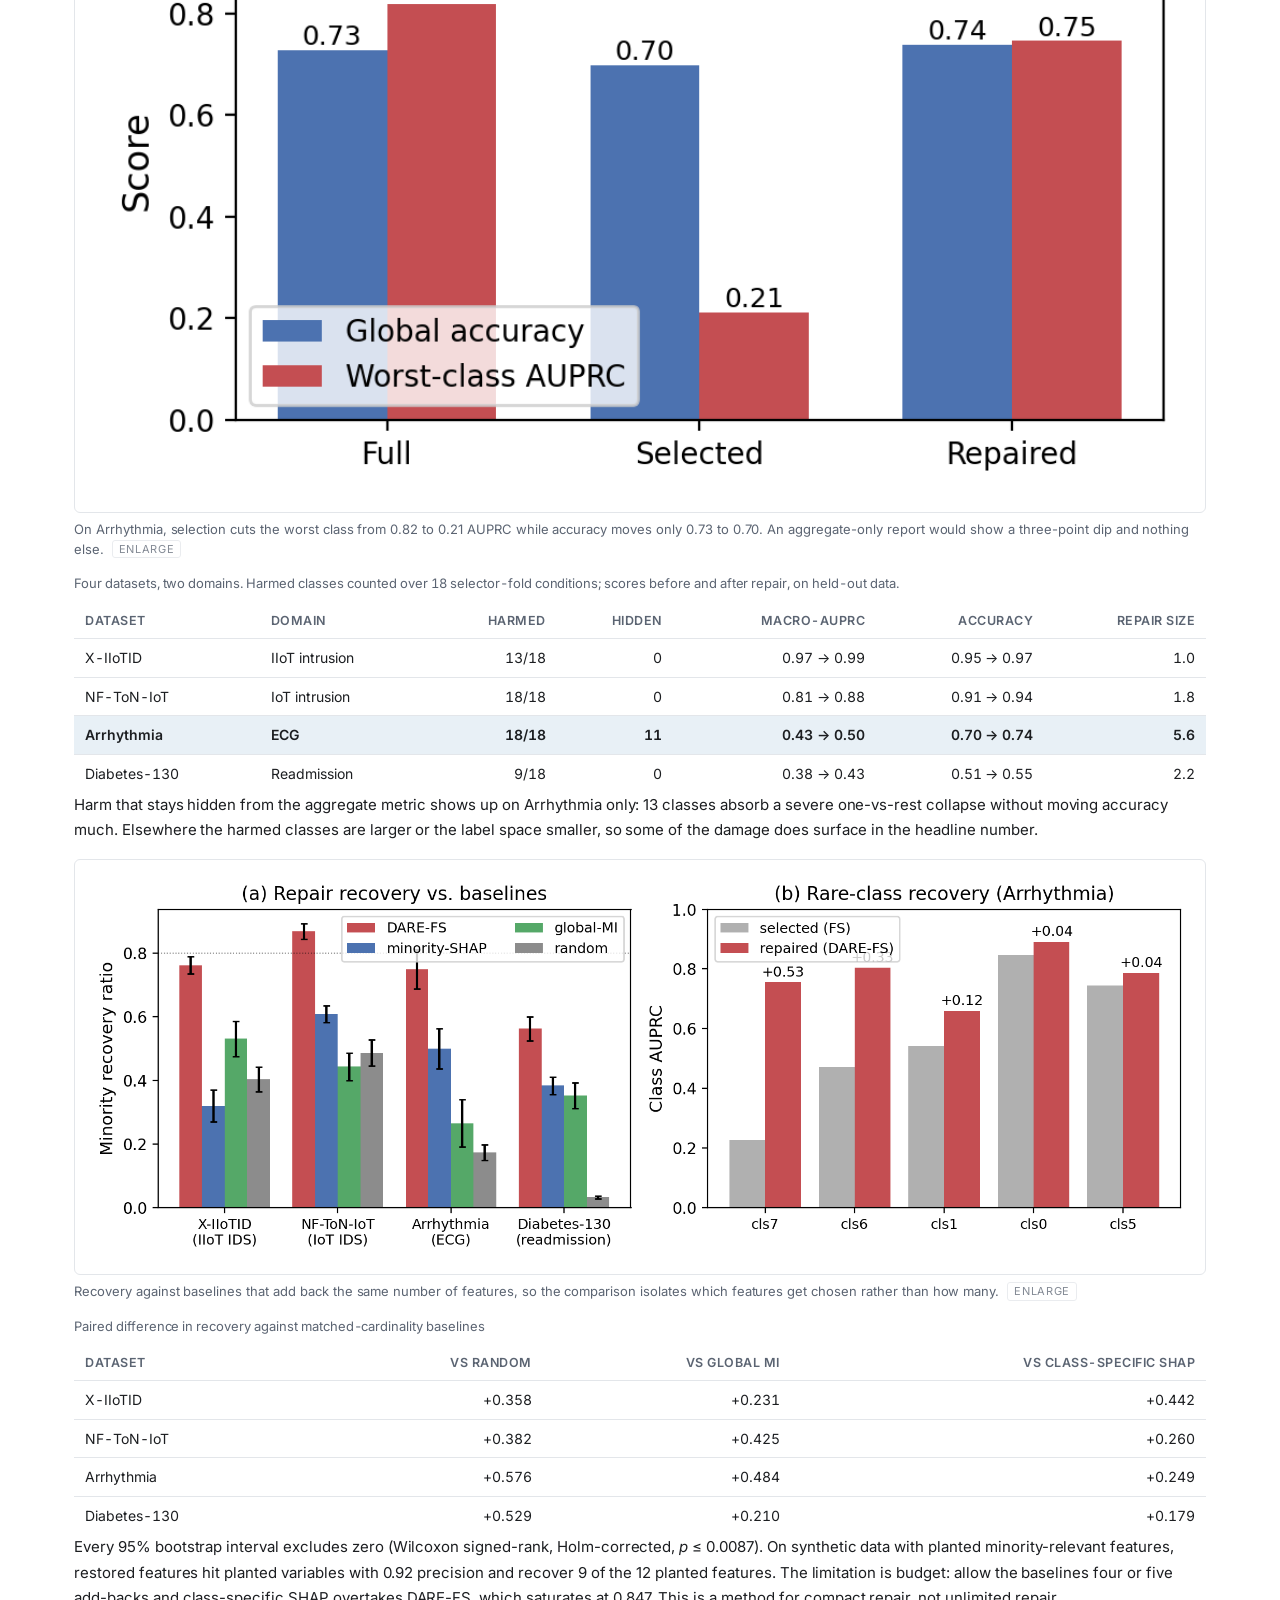
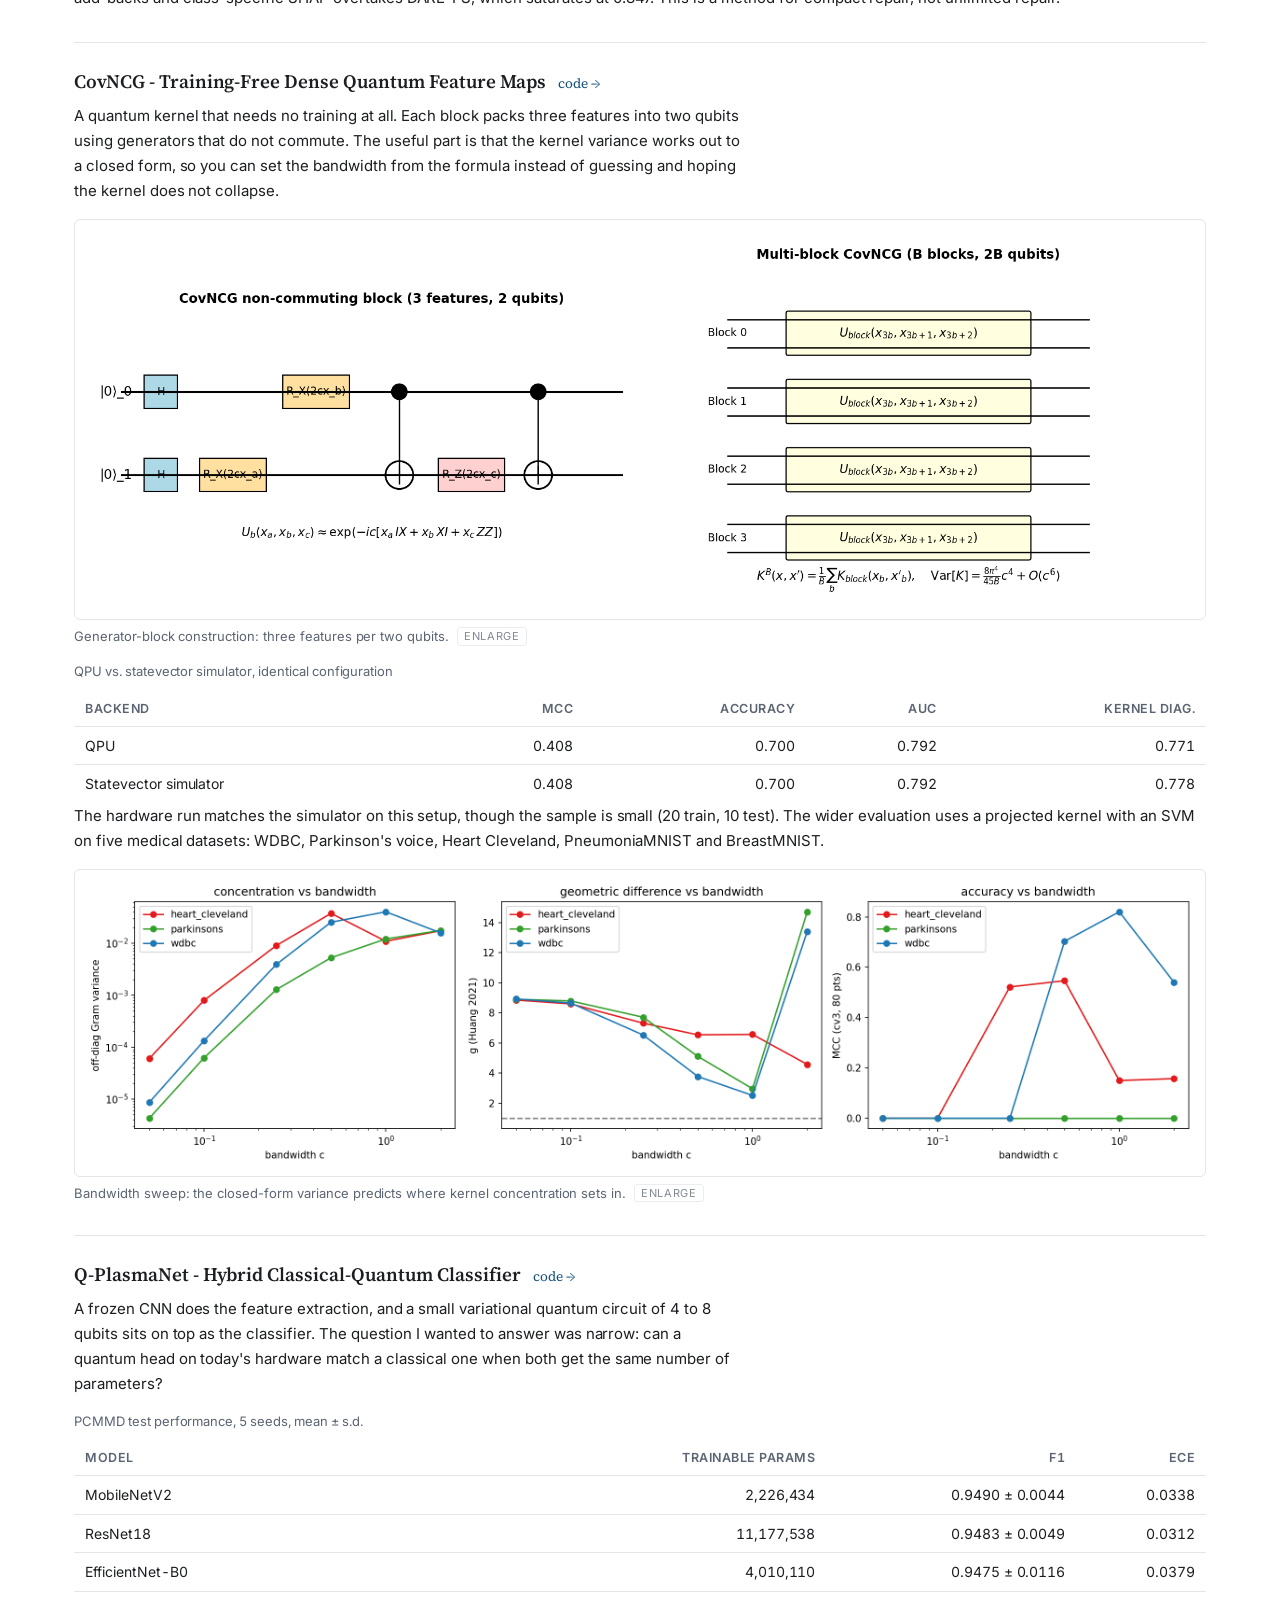
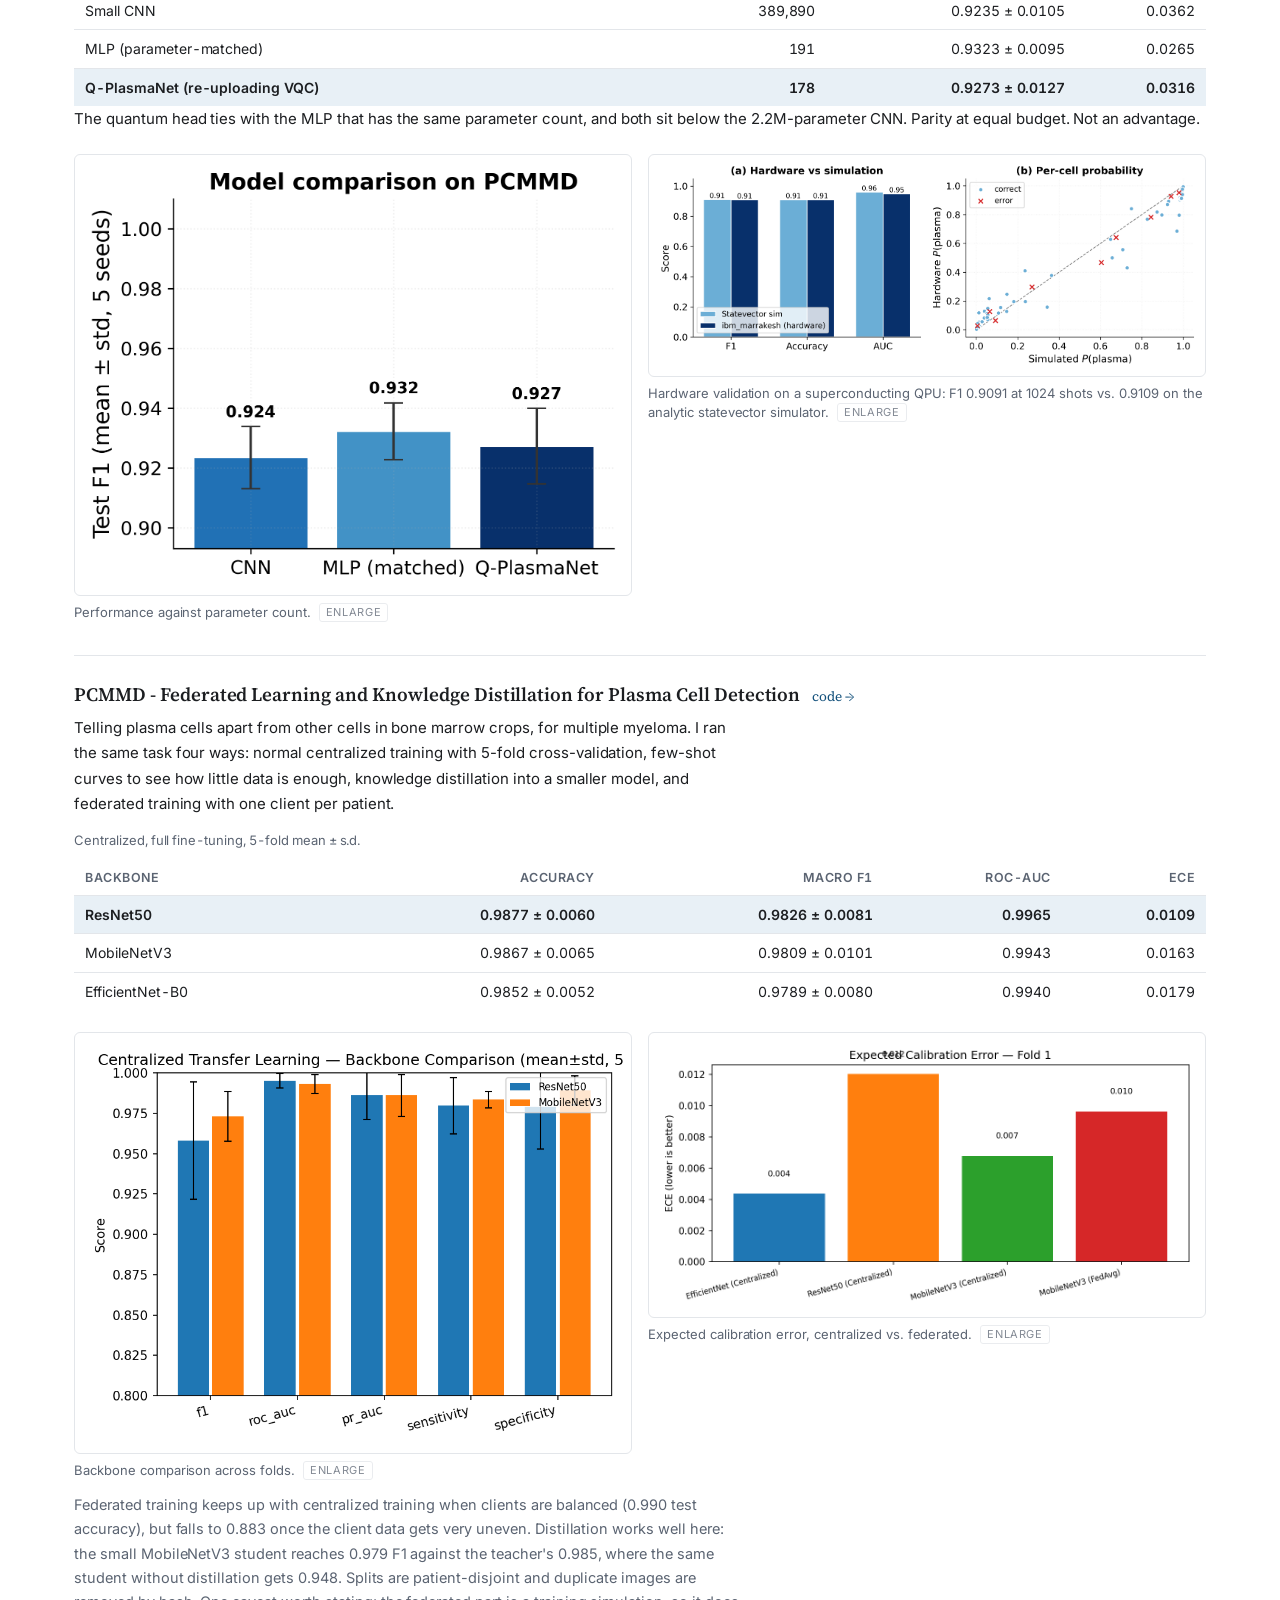
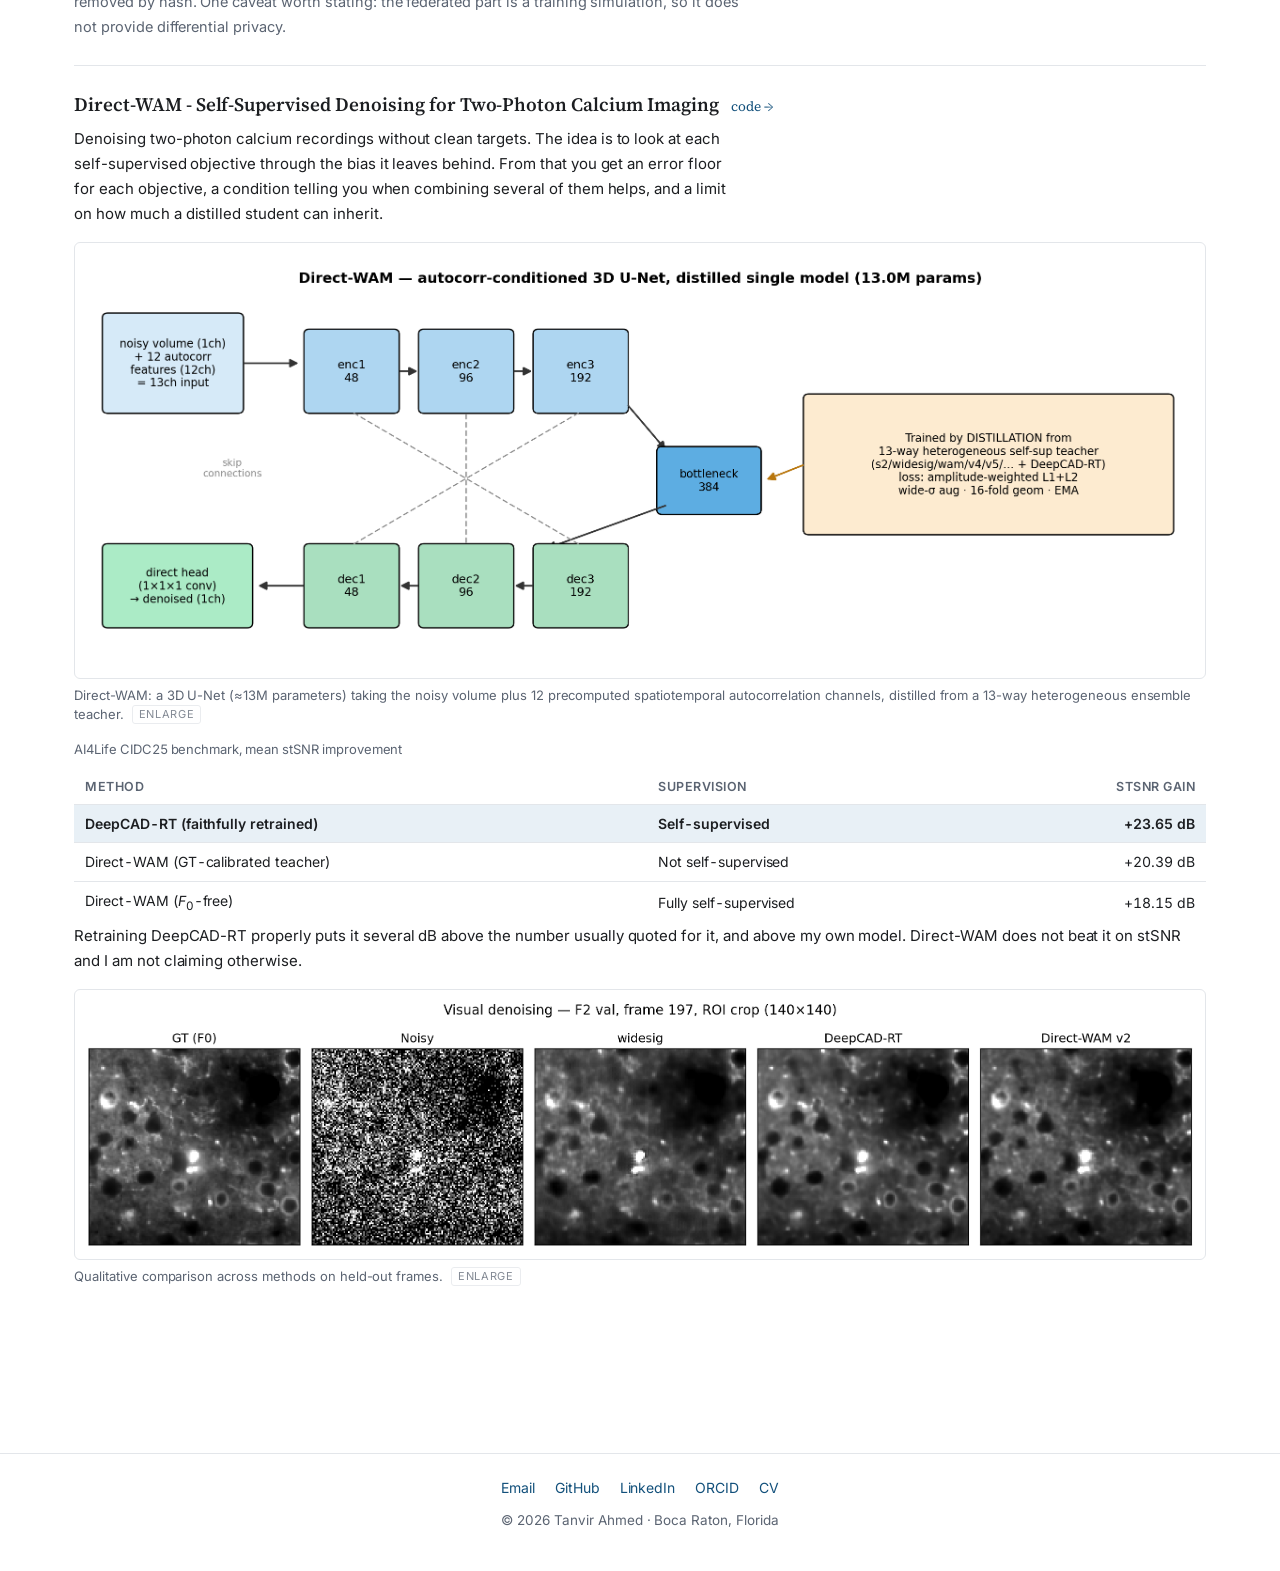
==== commit c41e15bd: "Remove IBM references" ====
--- a/projects.html
+++ b/projects.html
@@ -87,7 +87,7 @@
         <h3>QCIDS - Quantum-Classical Feature Selection for Intrusion Detection
           <a class="code" href="https://github.com/TanvirLimon12/qcids-hybrid-ids">code &rarr;</a></h3>
         <p>Picking which network-traffic features to keep for intrusion detection, written as a QUBO. I solved it with
-        QAOA on simulators and on IBM hardware, with simulated annealing, and with the usual classical selectors. Every
+        QAOA on simulators and on quantum hardware, with simulated annealing, and with the usual classical selectors. Every
         solver hands its features to the same classifier and the same cross-validation, so whatever changes comes from
         the feature subset and nothing else.</p>
 
@@ -211,11 +211,11 @@
 
         <div class="table-wrap">
           <table>
-            <caption>IBM QPU vs. statevector simulator, identical configuration</caption>
+            <caption>QPU vs. statevector simulator, identical configuration</caption>
             <thead><tr><th>Backend</th><th class="num">MCC</th><th class="num">Accuracy</th><th class="num">AUC</th>
               <th class="num">Kernel diag.</th></tr></thead>
             <tbody>
-              <tr><td>IBM QPU</td><td class="num">0.408</td><td class="num">0.700</td><td class="num">0.792</td><td class="num">0.771</td></tr>
+              <tr><td>QPU</td><td class="num">0.408</td><td class="num">0.700</td><td class="num">0.792</td><td class="num">0.771</td></tr>
               <tr><td>Statevector simulator</td><td class="num">0.408</td><td class="num">0.700</td><td class="num">0.792</td><td class="num">0.778</td></tr>
             </tbody>
           </table>
@@ -259,7 +259,7 @@
           <figure class="fig"><a href="figures/qplasmanet_models.png" target="_blank" rel="noopener"><img src="figures/qplasmanet_models.png" alt="Model comparison"></a>
             <figcaption>Performance against parameter count. <span class="zoom">enlarge</span></figcaption></figure>
           <figure class="fig"><a href="figures/qplasmanet_hardware.png" target="_blank" rel="noopener"><img src="figures/qplasmanet_hardware.png" alt="Hardware validation"></a>
-            <figcaption>Hardware validation on <code>ibm_marrakesh</code>: F1 0.9091 at 1024 shots vs. 0.9109
+            <figcaption>Hardware validation on a superconducting QPU: F1 0.9091 at 1024 shots vs. 0.9109
             on the analytic statevector simulator. <span class="zoom">enlarge</span></figcaption></figure>
         </div>
       </div>
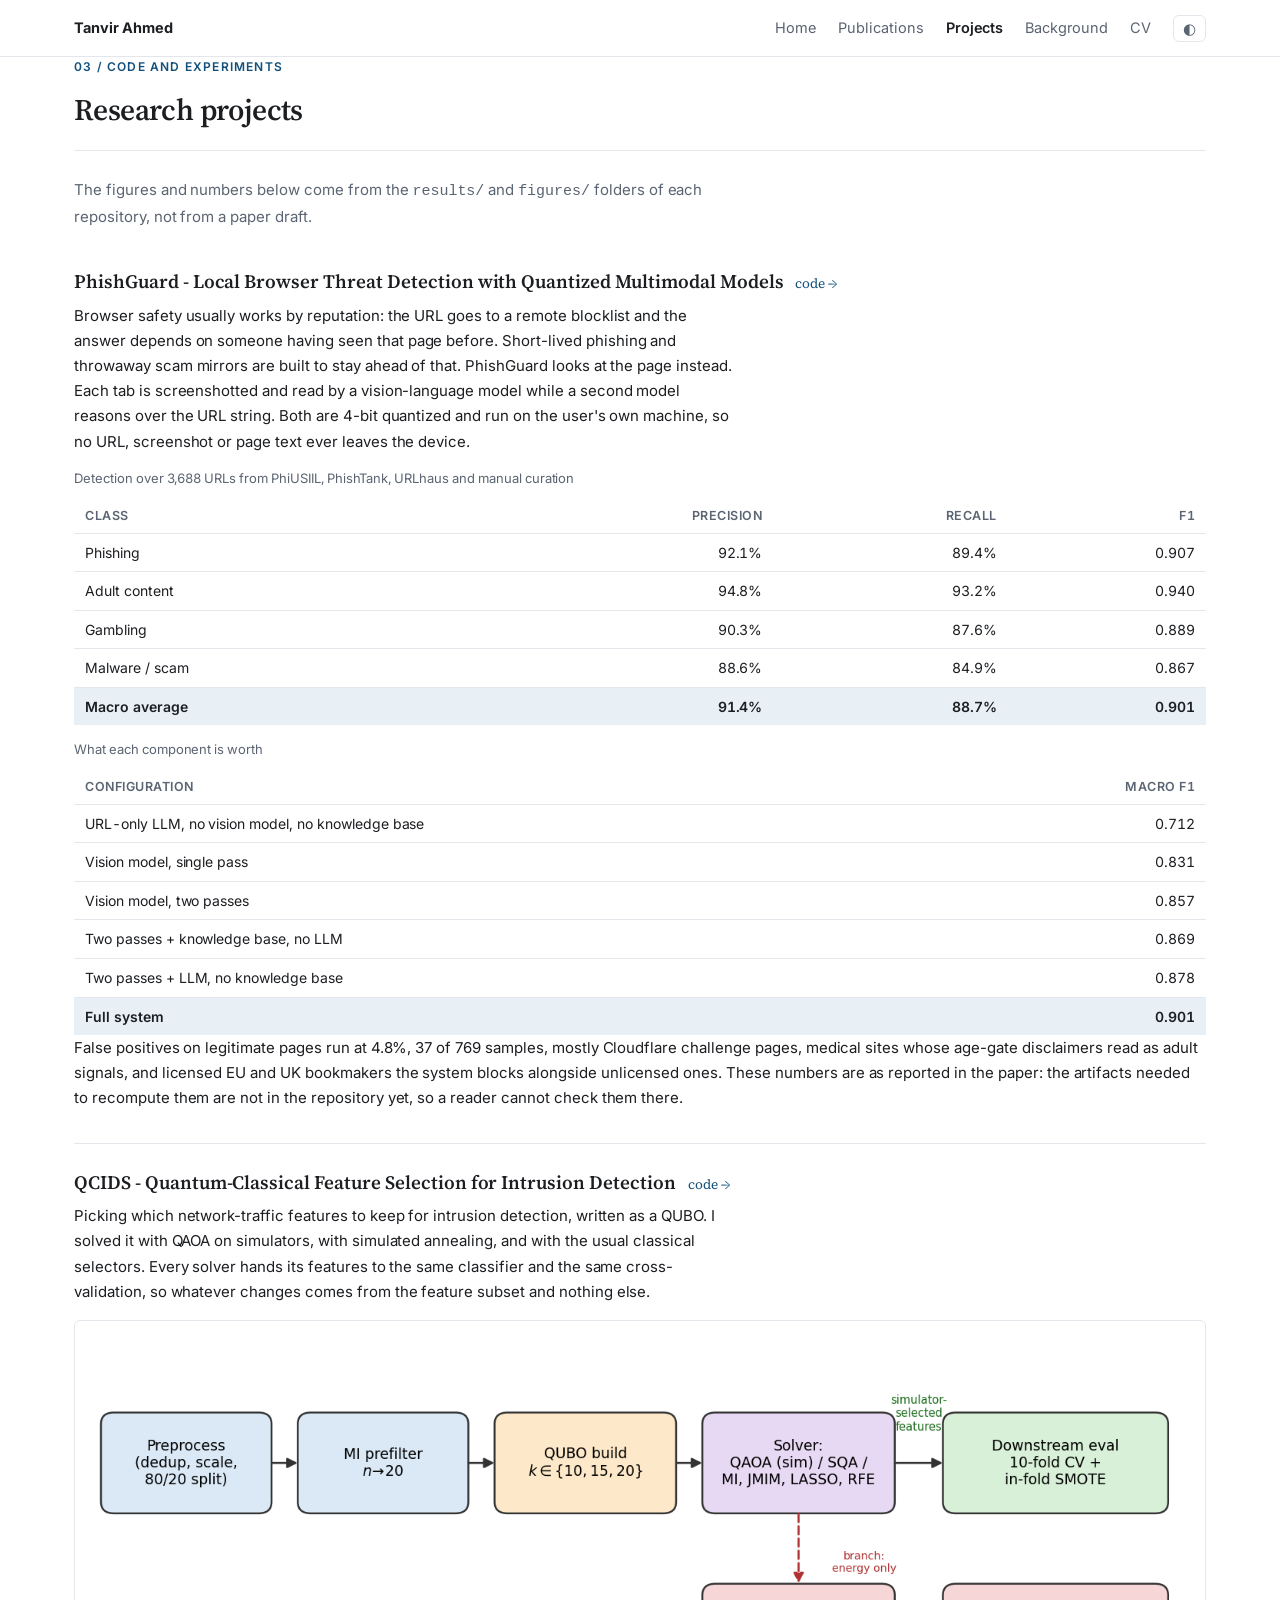
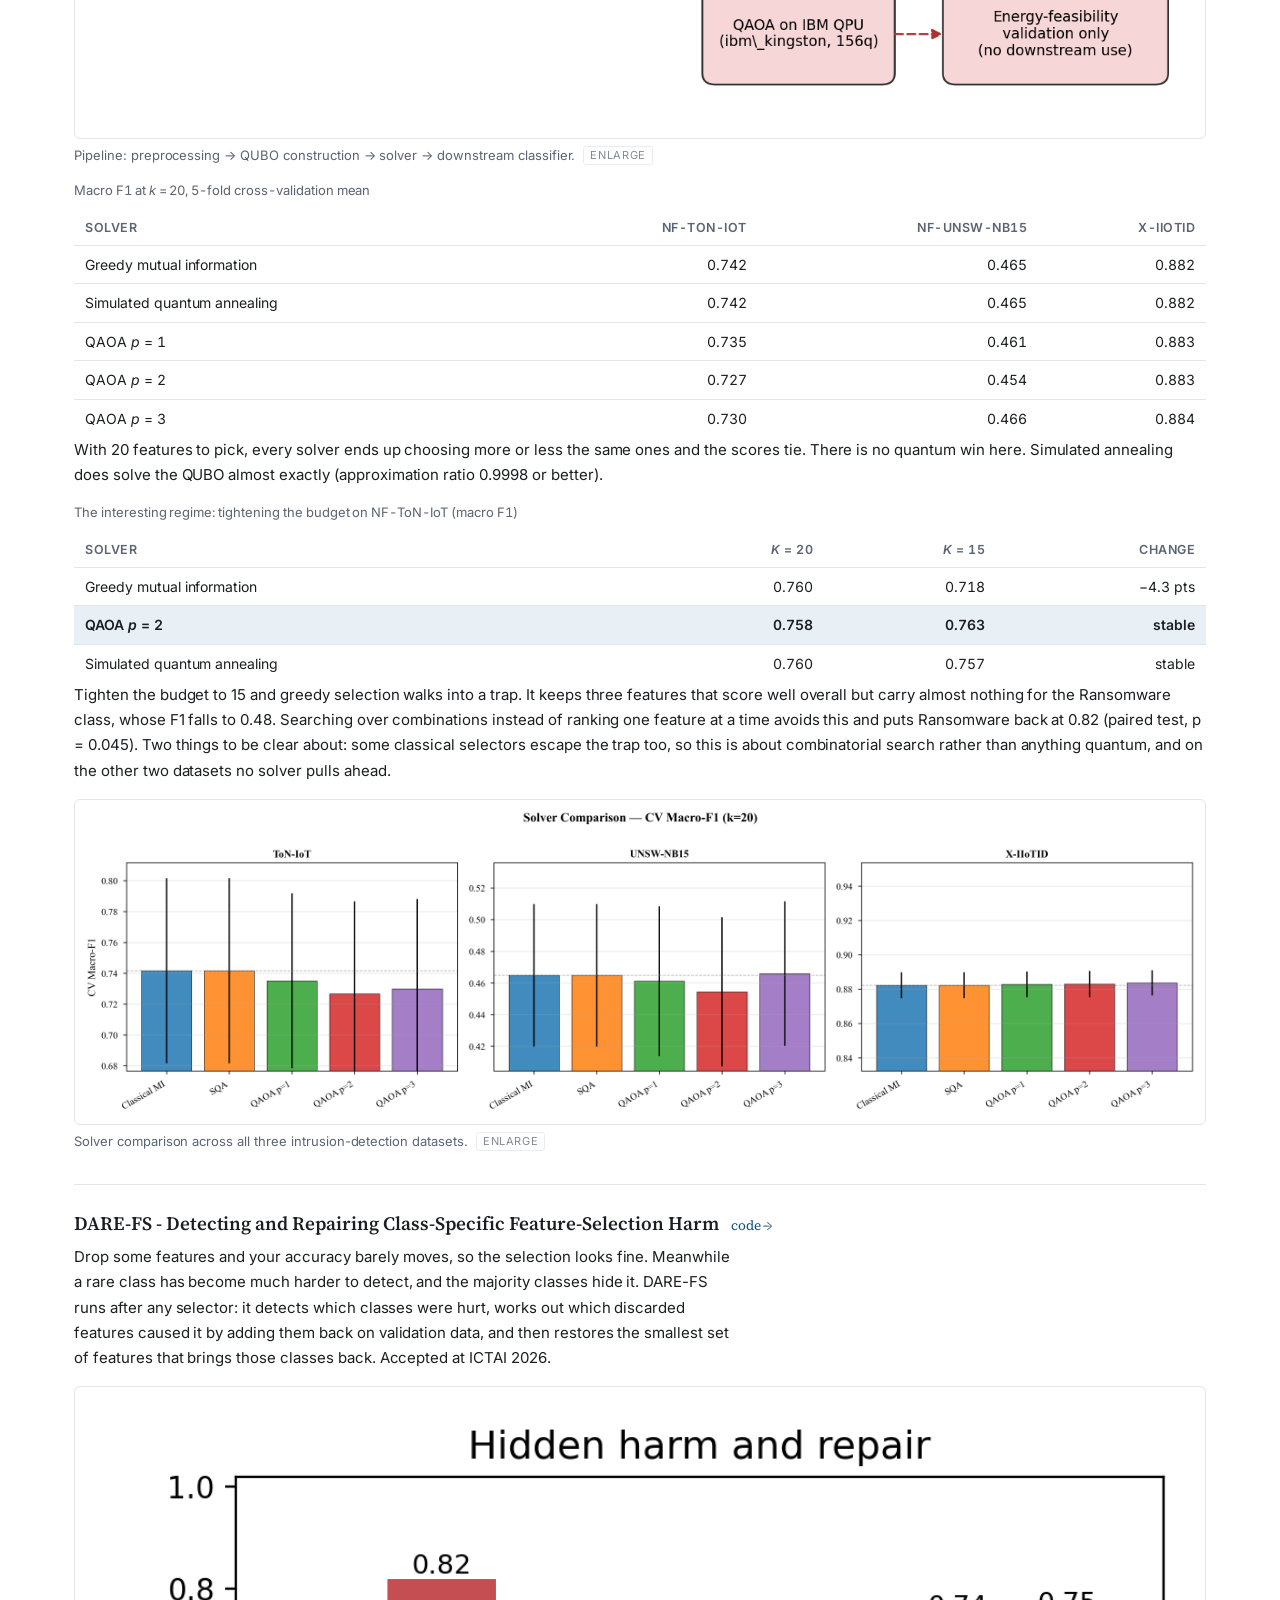
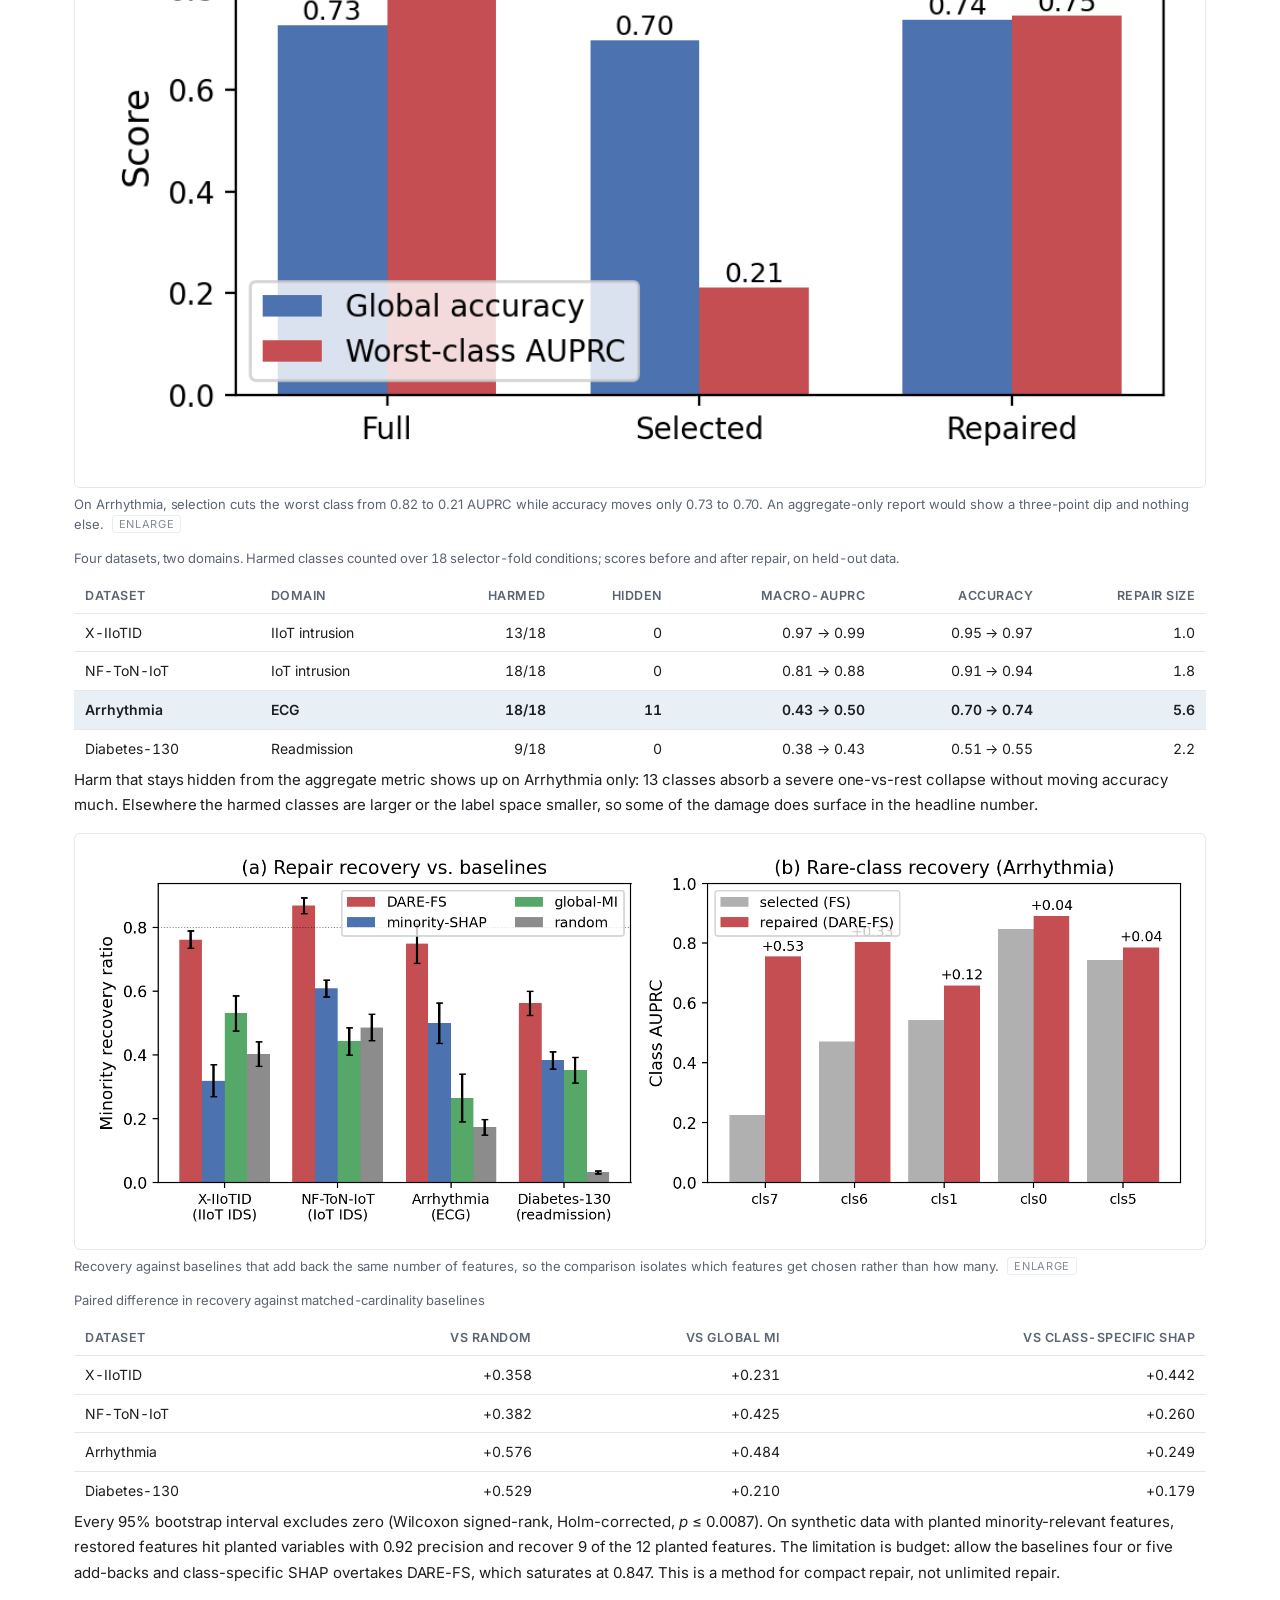
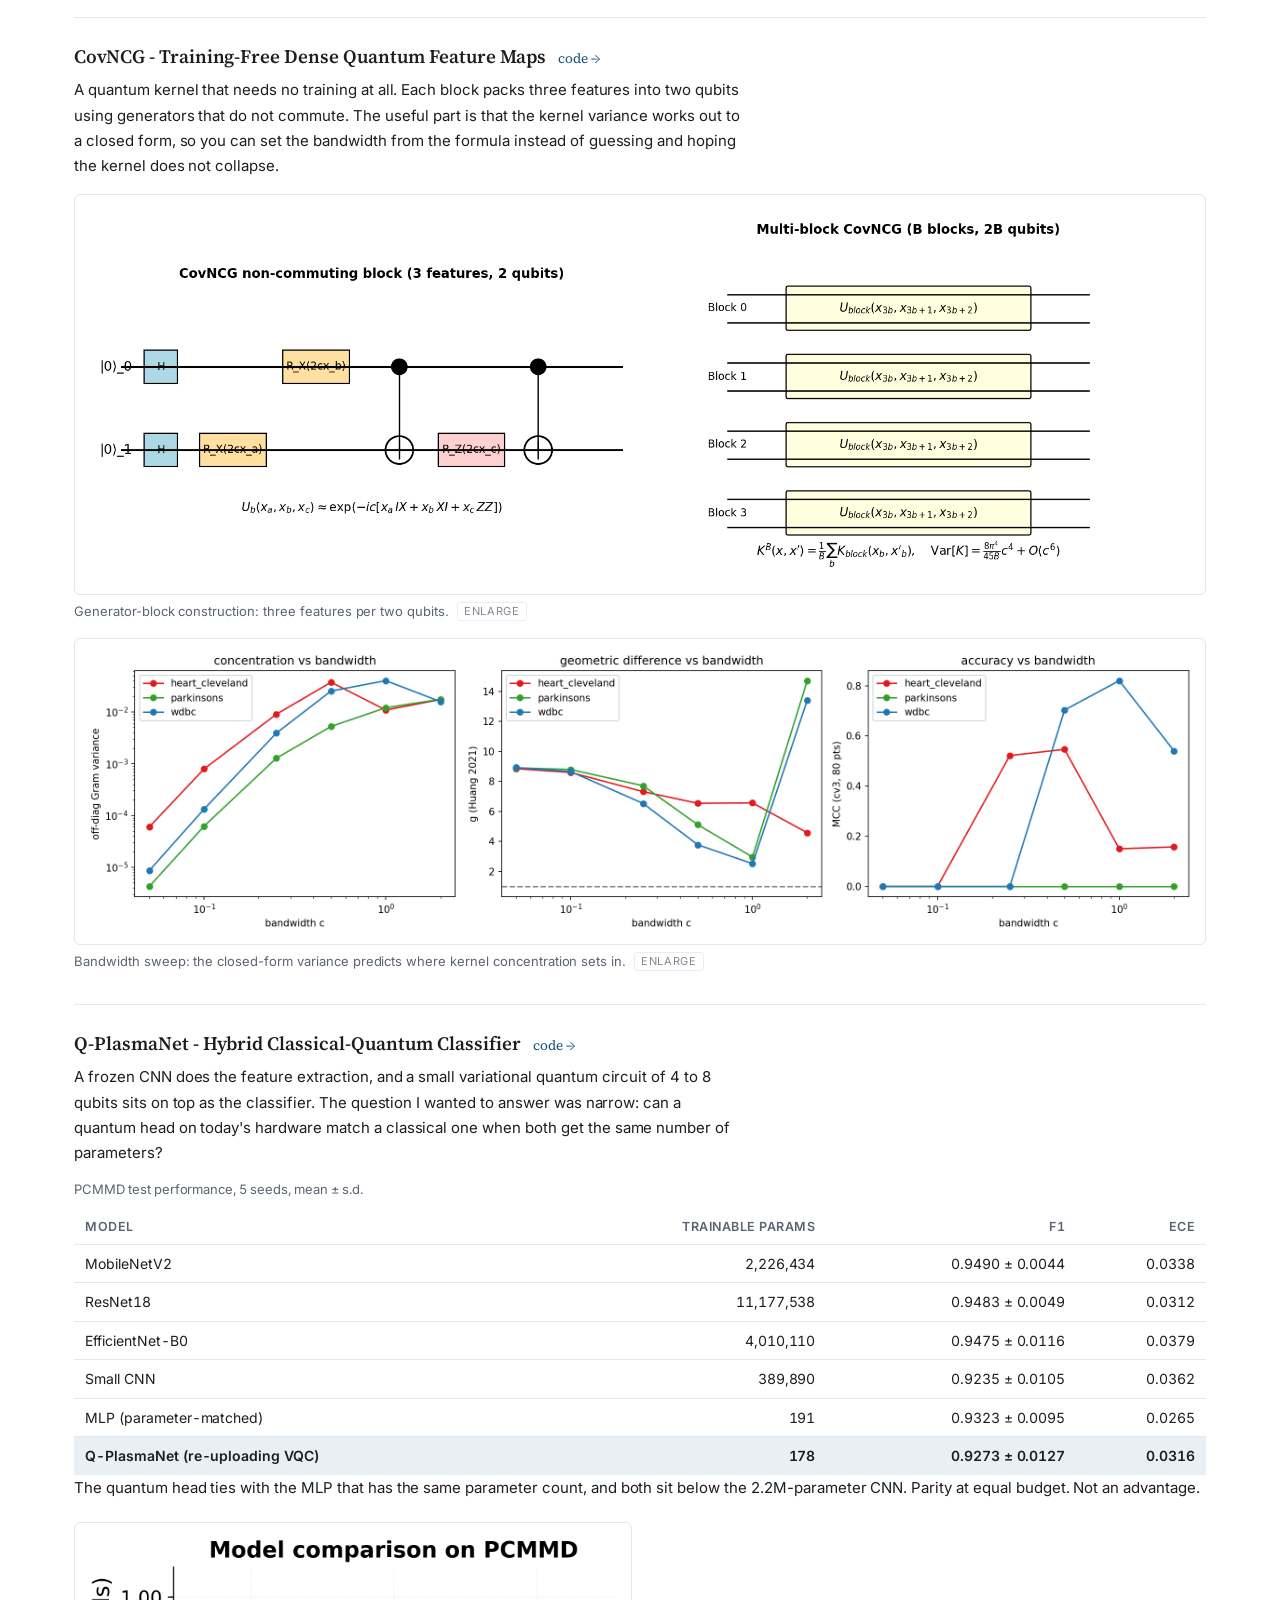
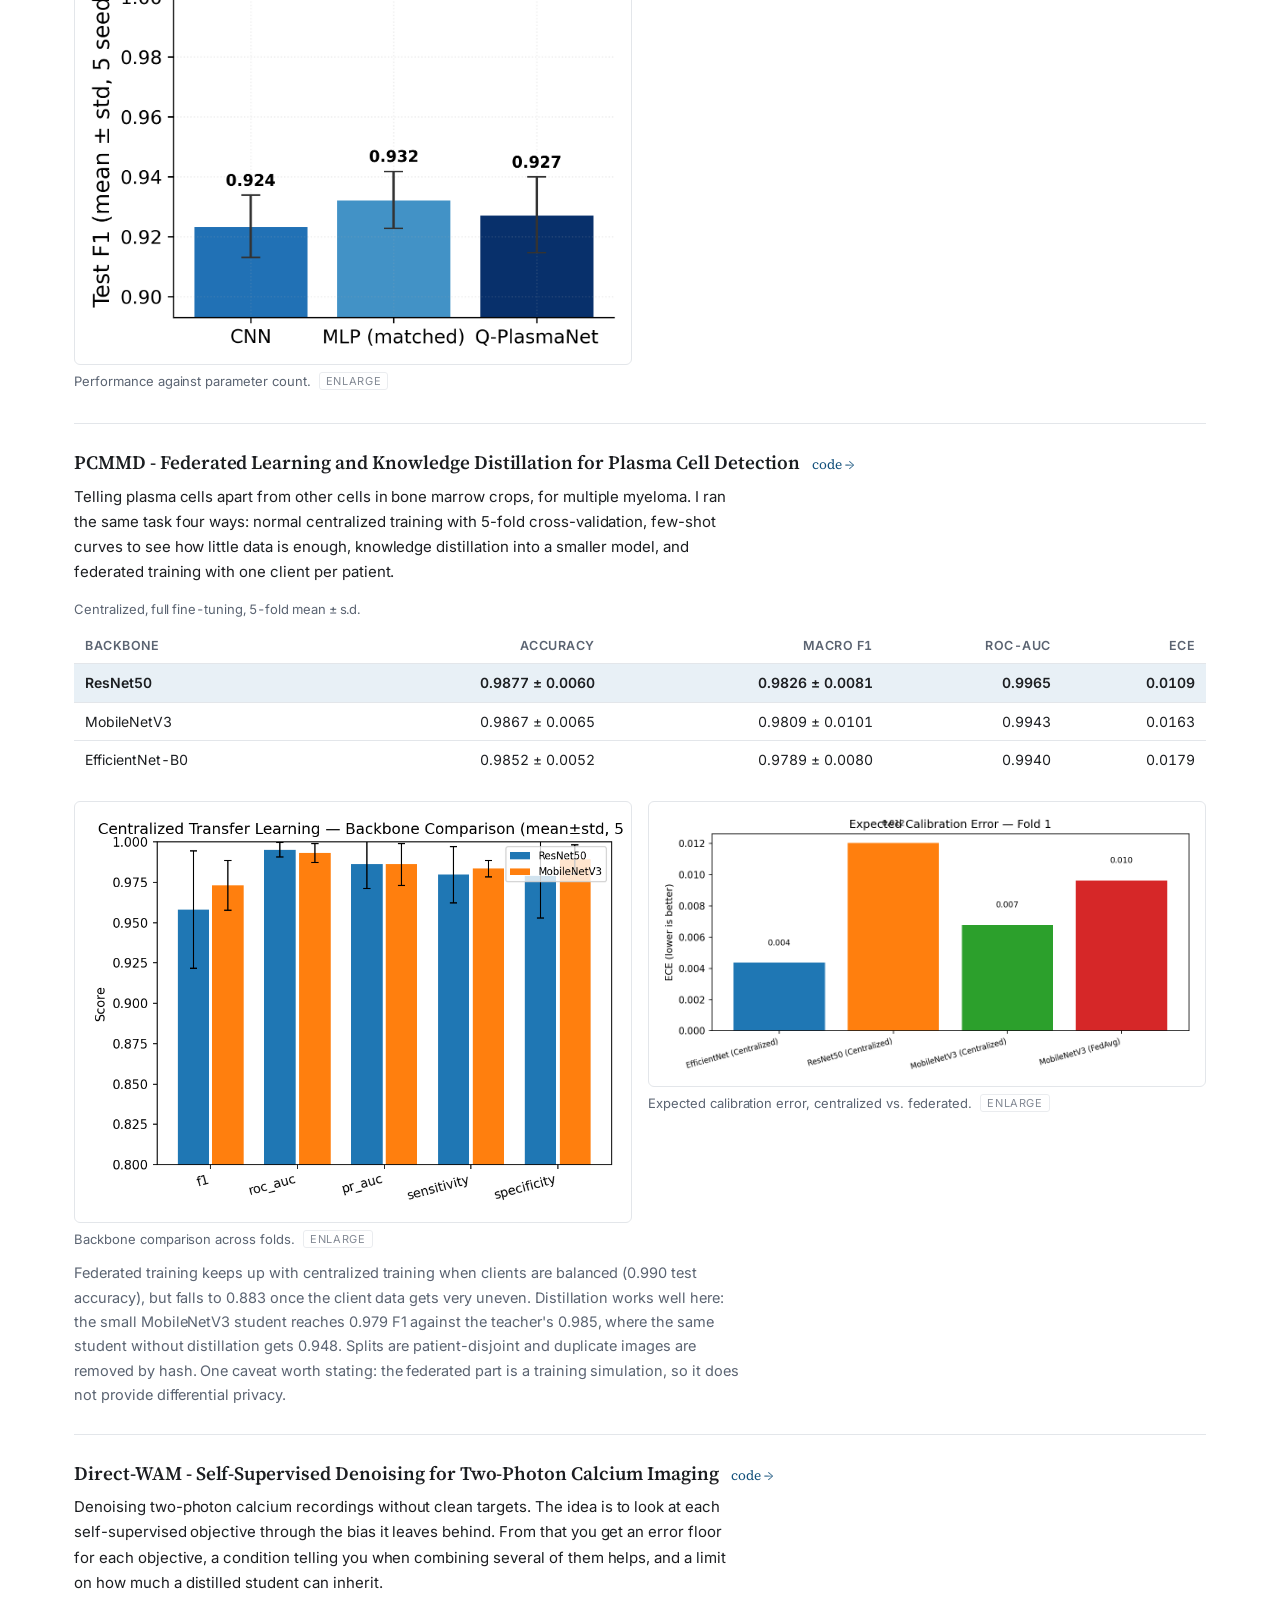
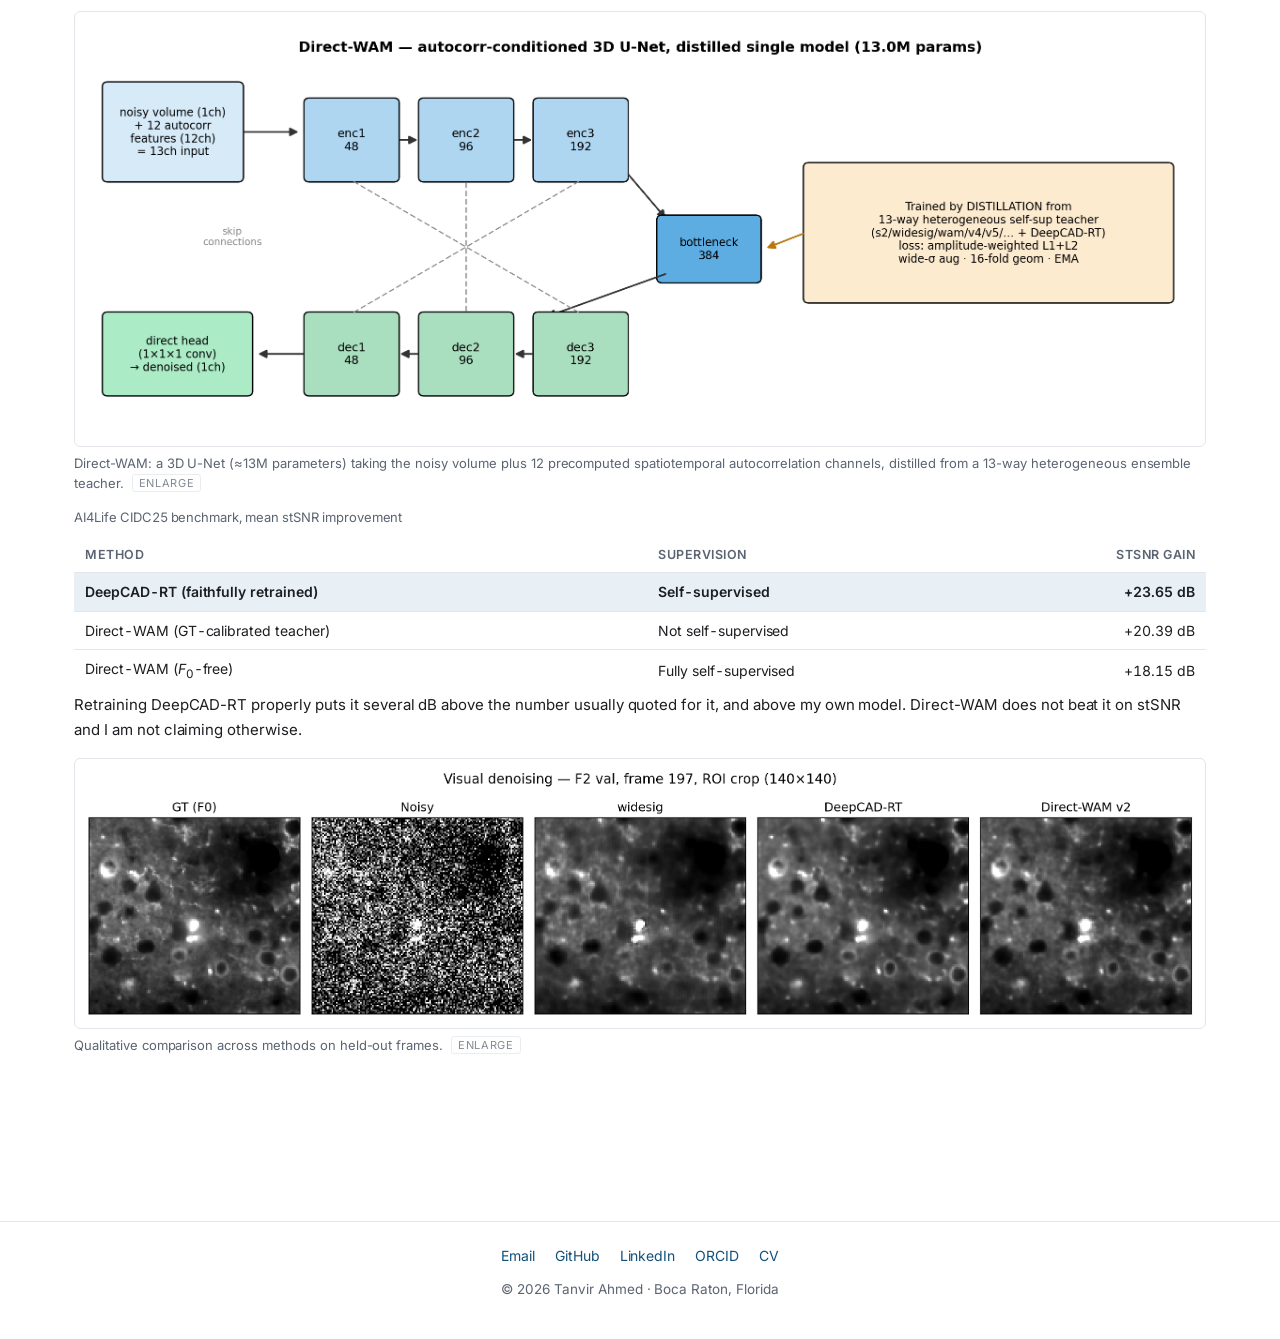
==== commit 5210ea8d: "Describe quantum work as simulator-based" ====
--- a/projects.html
+++ b/projects.html
@@ -87,7 +87,7 @@
         <h3>QCIDS - Quantum-Classical Feature Selection for Intrusion Detection
           <a class="code" href="https://github.com/TanvirLimon12/qcids-hybrid-ids">code &rarr;</a></h3>
         <p>Picking which network-traffic features to keep for intrusion detection, written as a QUBO. I solved it with
-        QAOA on simulators and on quantum hardware, with simulated annealing, and with the usual classical selectors. Every
+        QAOA on simulators, with simulated annealing, and with the usual classical selectors. Every
         solver hands its features to the same classifier and the same cross-validation, so whatever changes comes from
         the feature subset and nothing else.</p>
 
@@ -209,20 +209,7 @@
         <figure class="fig"><a href="figures/covncg_arch.png" target="_blank" rel="noopener"><img src="figures/covncg_arch.png" alt="CovNCG circuit architecture"></a>
           <figcaption>Generator-block construction: three features per two qubits. <span class="zoom">enlarge</span></figcaption></figure>
 
-        <div class="table-wrap">
-          <table>
-            <caption>QPU vs. statevector simulator, identical configuration</caption>
-            <thead><tr><th>Backend</th><th class="num">MCC</th><th class="num">Accuracy</th><th class="num">AUC</th>
-              <th class="num">Kernel diag.</th></tr></thead>
-            <tbody>
-              <tr><td>QPU</td><td class="num">0.408</td><td class="num">0.700</td><td class="num">0.792</td><td class="num">0.771</td></tr>
-              <tr><td>Statevector simulator</td><td class="num">0.408</td><td class="num">0.700</td><td class="num">0.792</td><td class="num">0.778</td></tr>
-            </tbody>
-          </table>
-          <p class="footnote">The hardware run matches the simulator on this setup, though the sample is small
-          (20 train, 10 test). The wider evaluation uses a projected kernel with an SVM on five medical datasets:
-          WDBC, Parkinson's voice, Heart Cleveland, PneumoniaMNIST and BreastMNIST.</p>
-        </div>
+
 
         <figure class="fig"><a href="figures/covncg_bandwidth.png" target="_blank" rel="noopener"><img src="figures/covncg_bandwidth.png" alt="Bandwidth frontier"></a>
           <figcaption>Bandwidth sweep: the closed-form variance predicts where kernel concentration sets in. <span class="zoom">enlarge</span></figcaption>
@@ -258,9 +245,7 @@
         <div class="fig-row">
           <figure class="fig"><a href="figures/qplasmanet_models.png" target="_blank" rel="noopener"><img src="figures/qplasmanet_models.png" alt="Model comparison"></a>
             <figcaption>Performance against parameter count. <span class="zoom">enlarge</span></figcaption></figure>
-          <figure class="fig"><a href="figures/qplasmanet_hardware.png" target="_blank" rel="noopener"><img src="figures/qplasmanet_hardware.png" alt="Hardware validation"></a>
-            <figcaption>Hardware validation on a superconducting QPU: F1 0.9091 at 1024 shots vs. 0.9109
-            on the analytic statevector simulator. <span class="zoom">enlarge</span></figcaption></figure>
+          
         </div>
       </div>
 
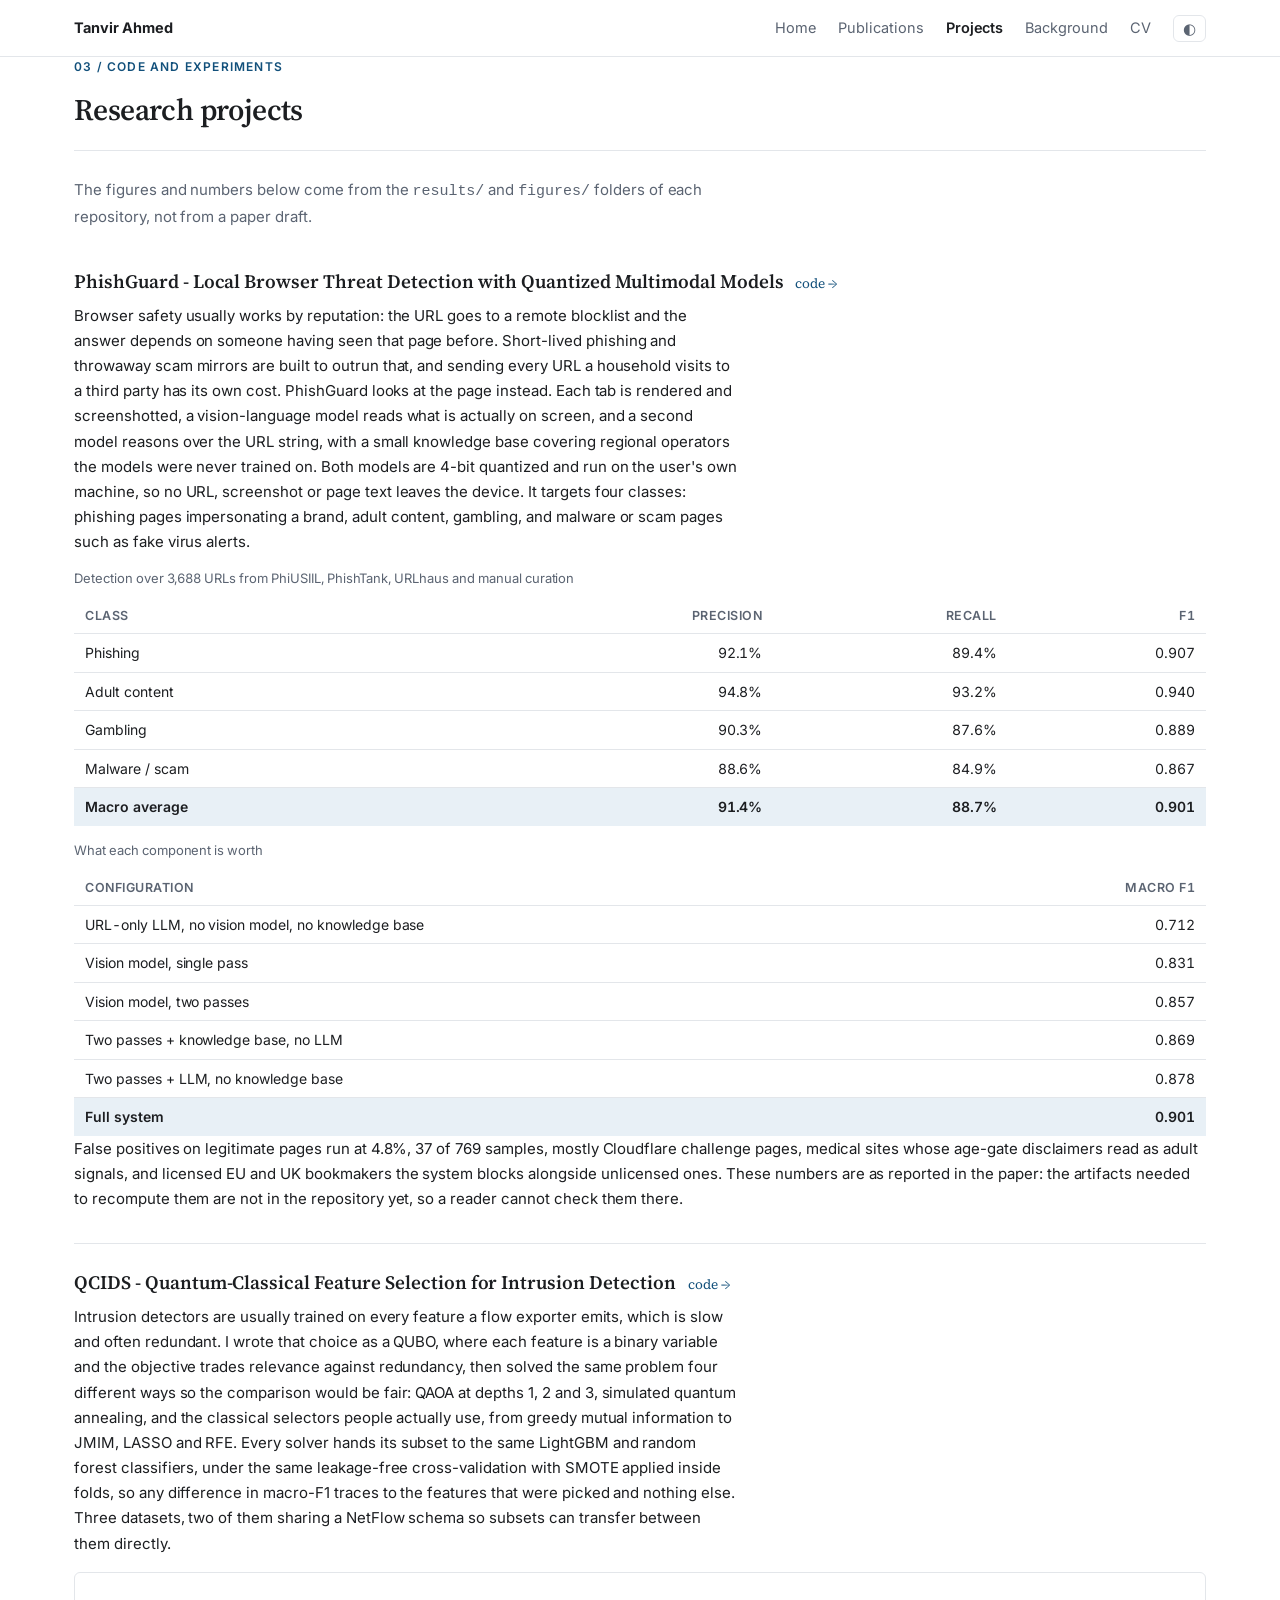
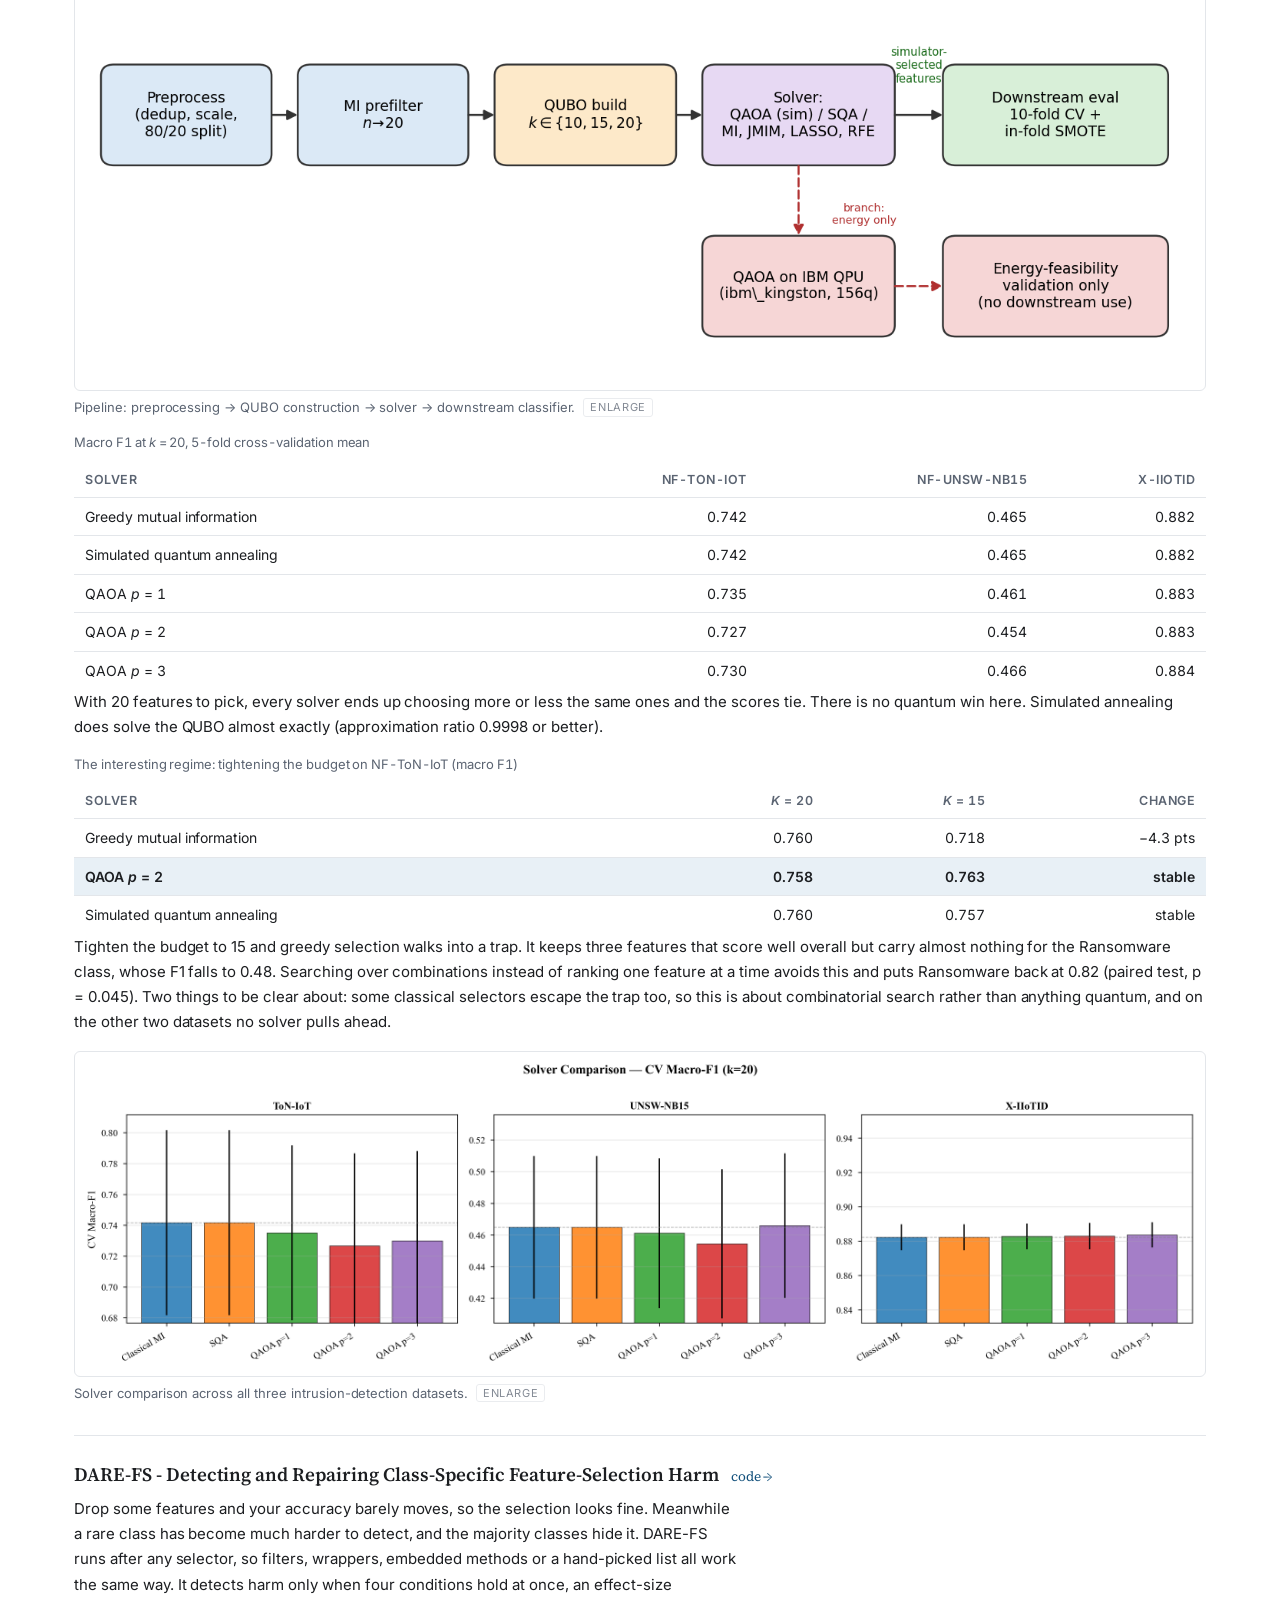
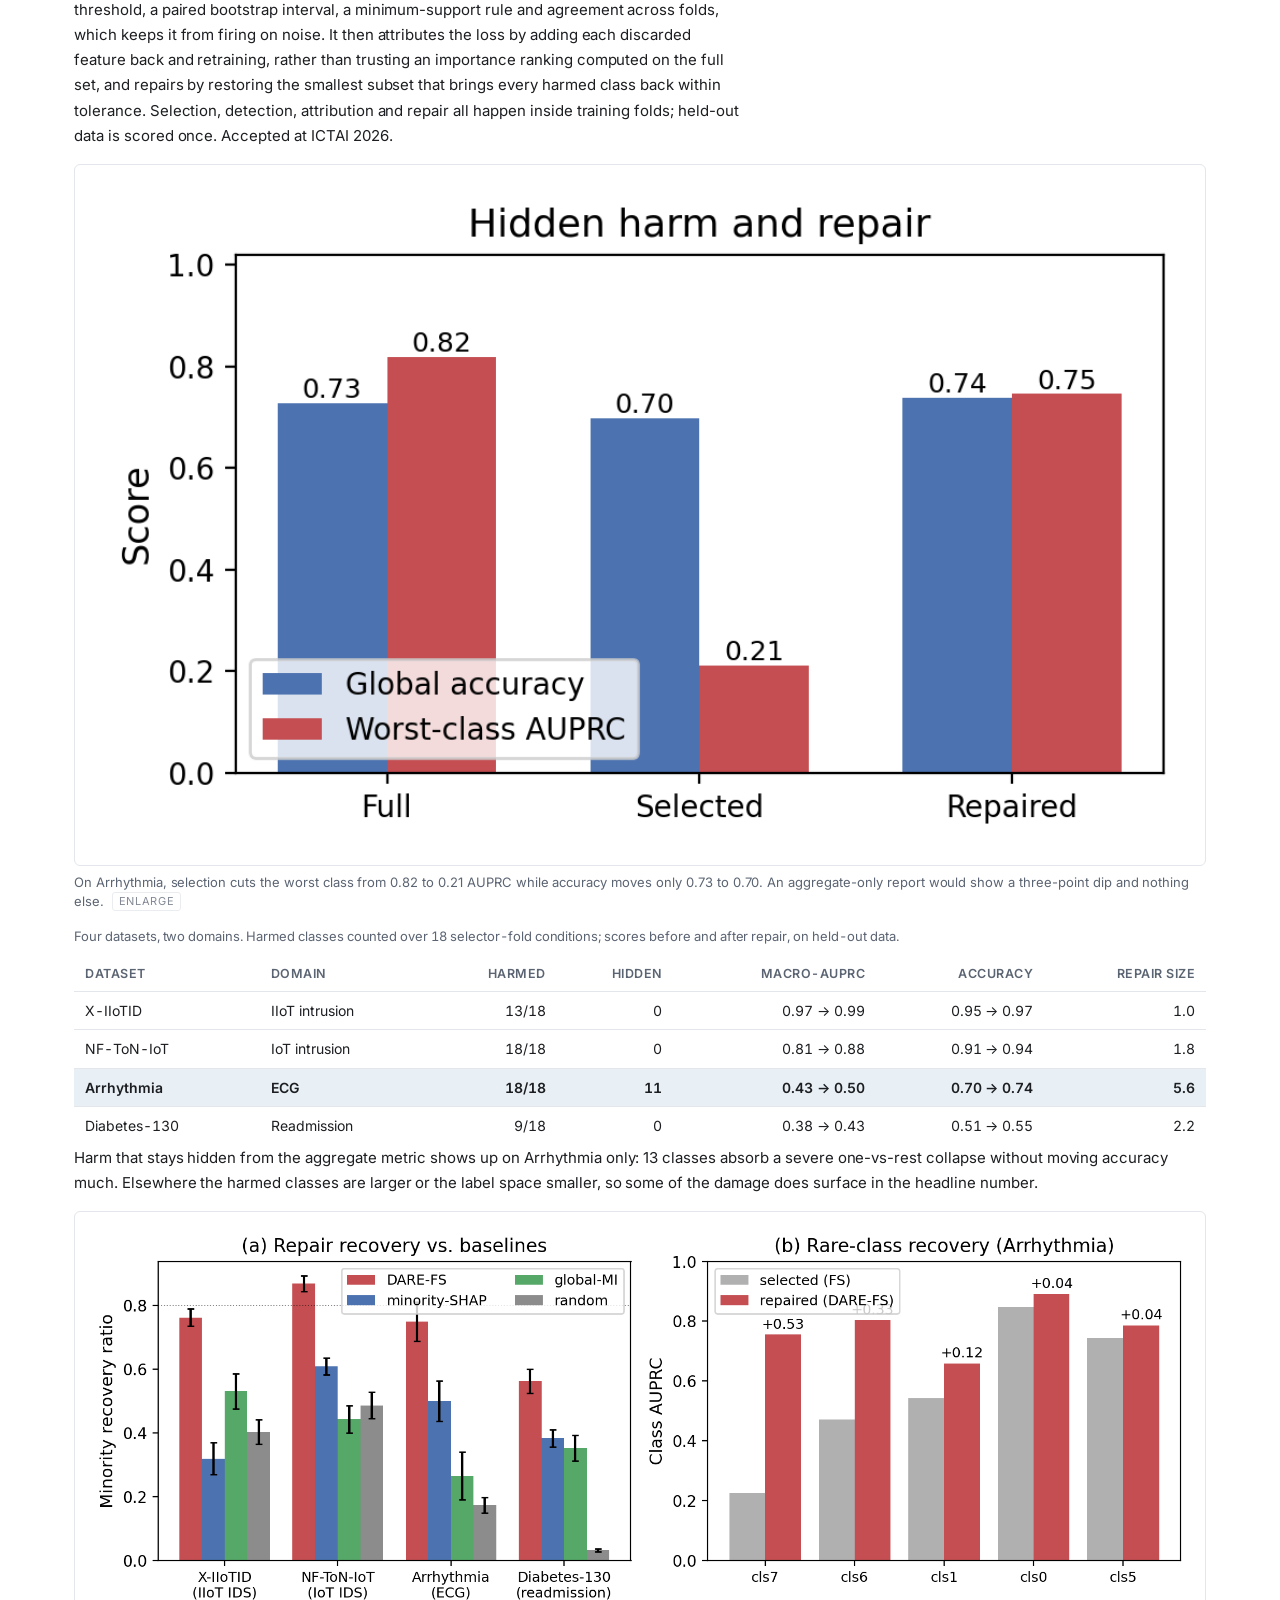
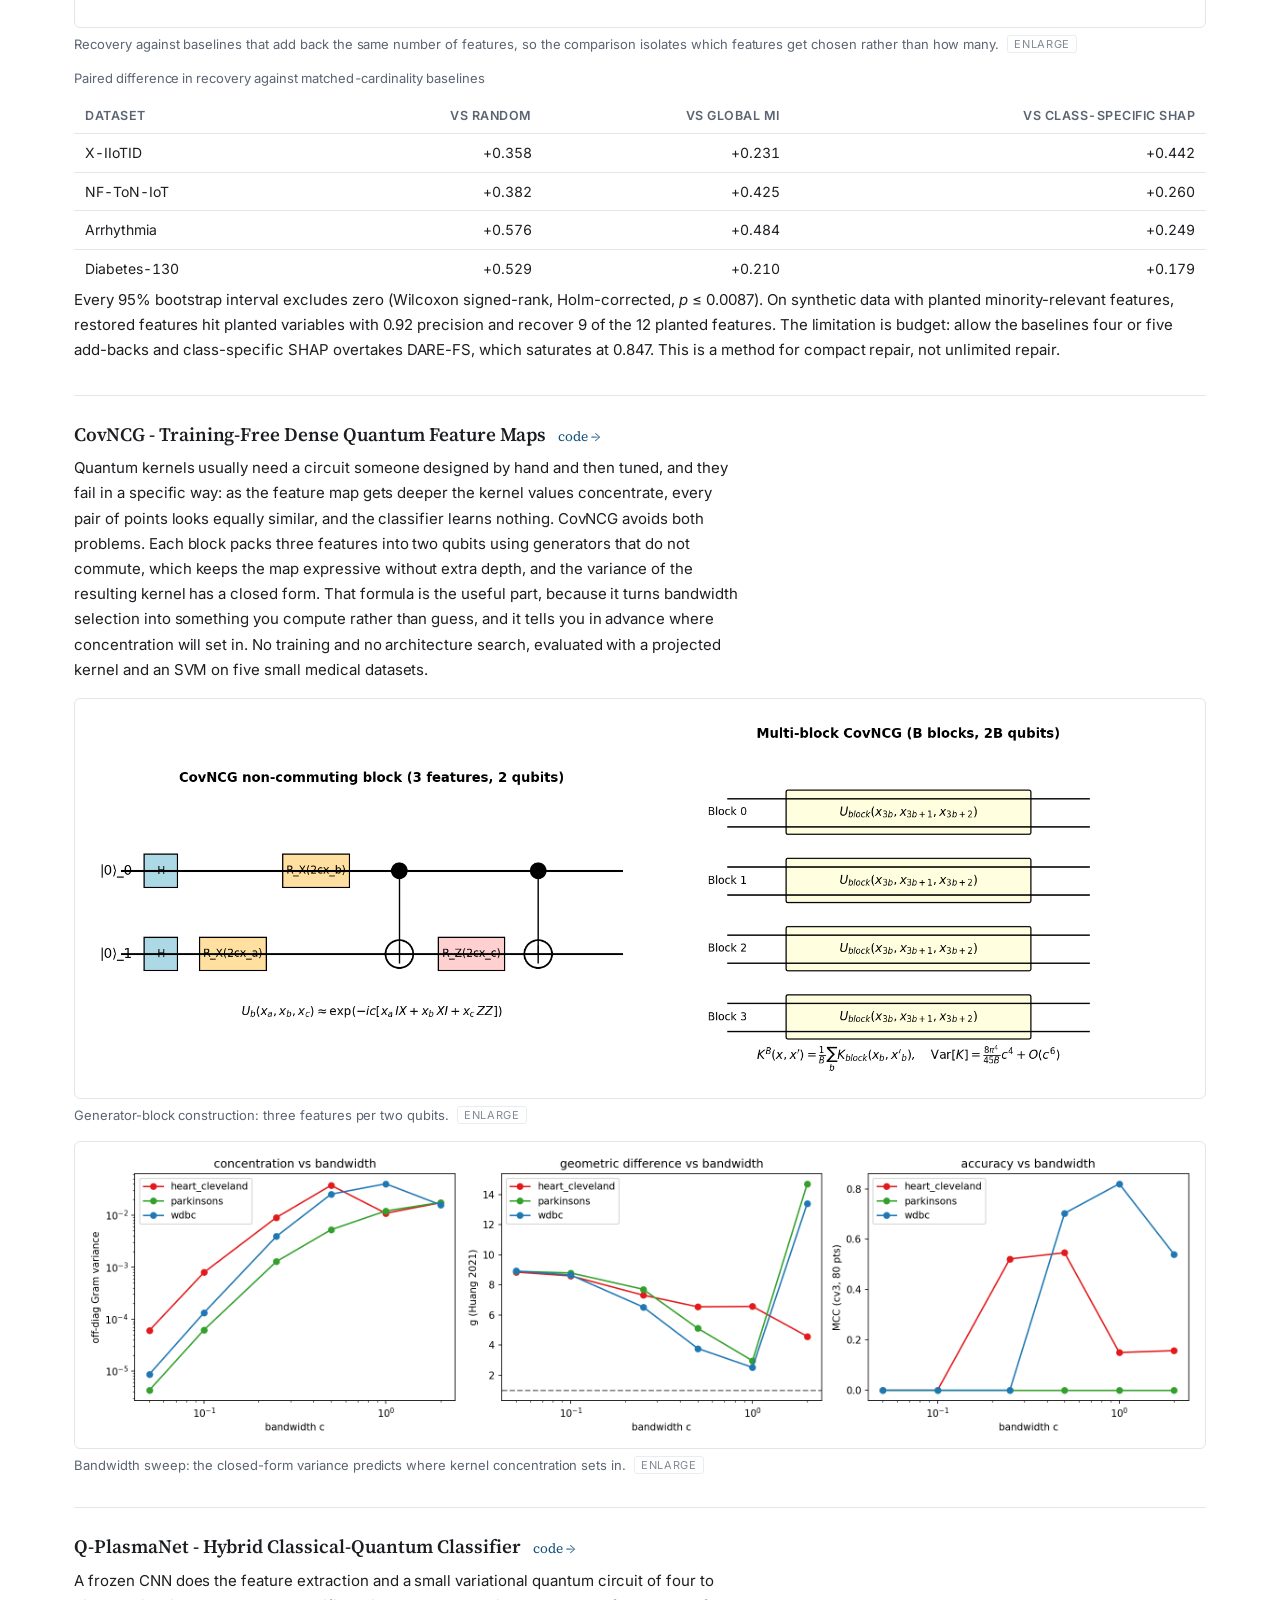
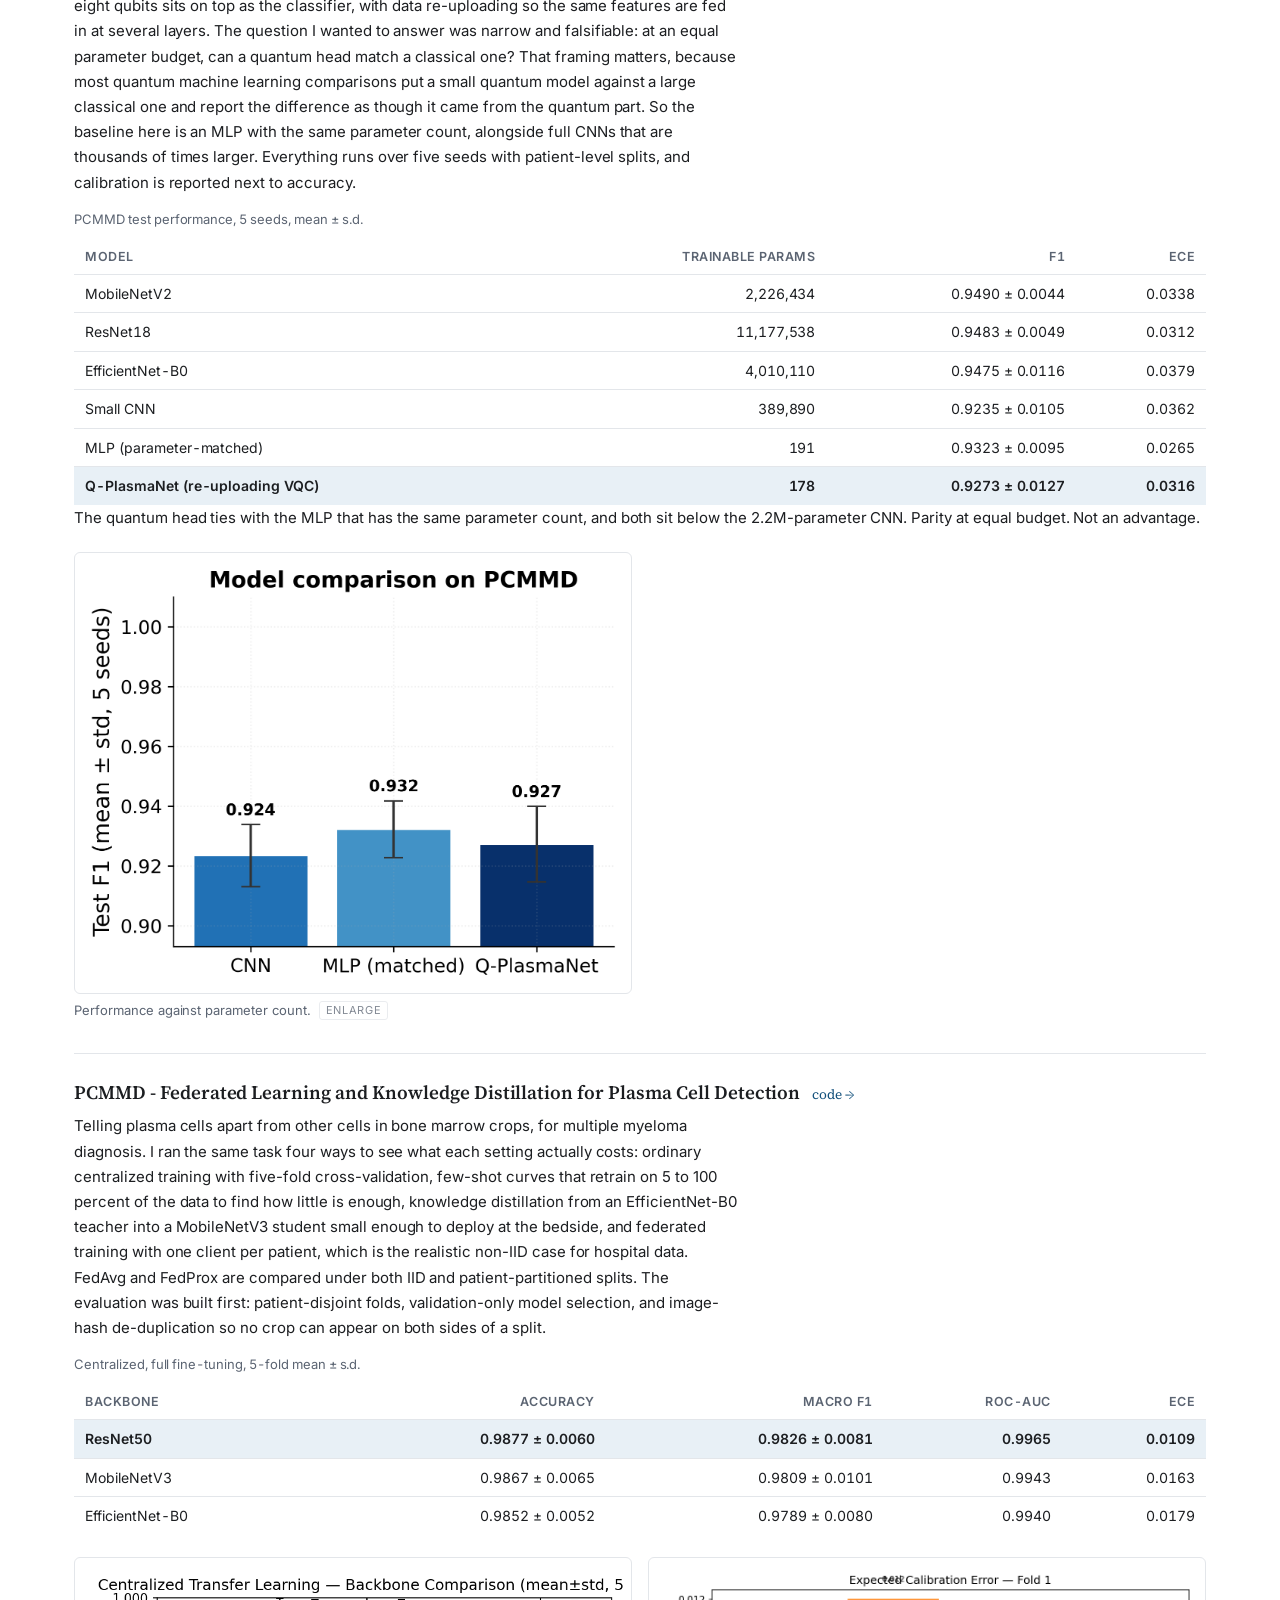
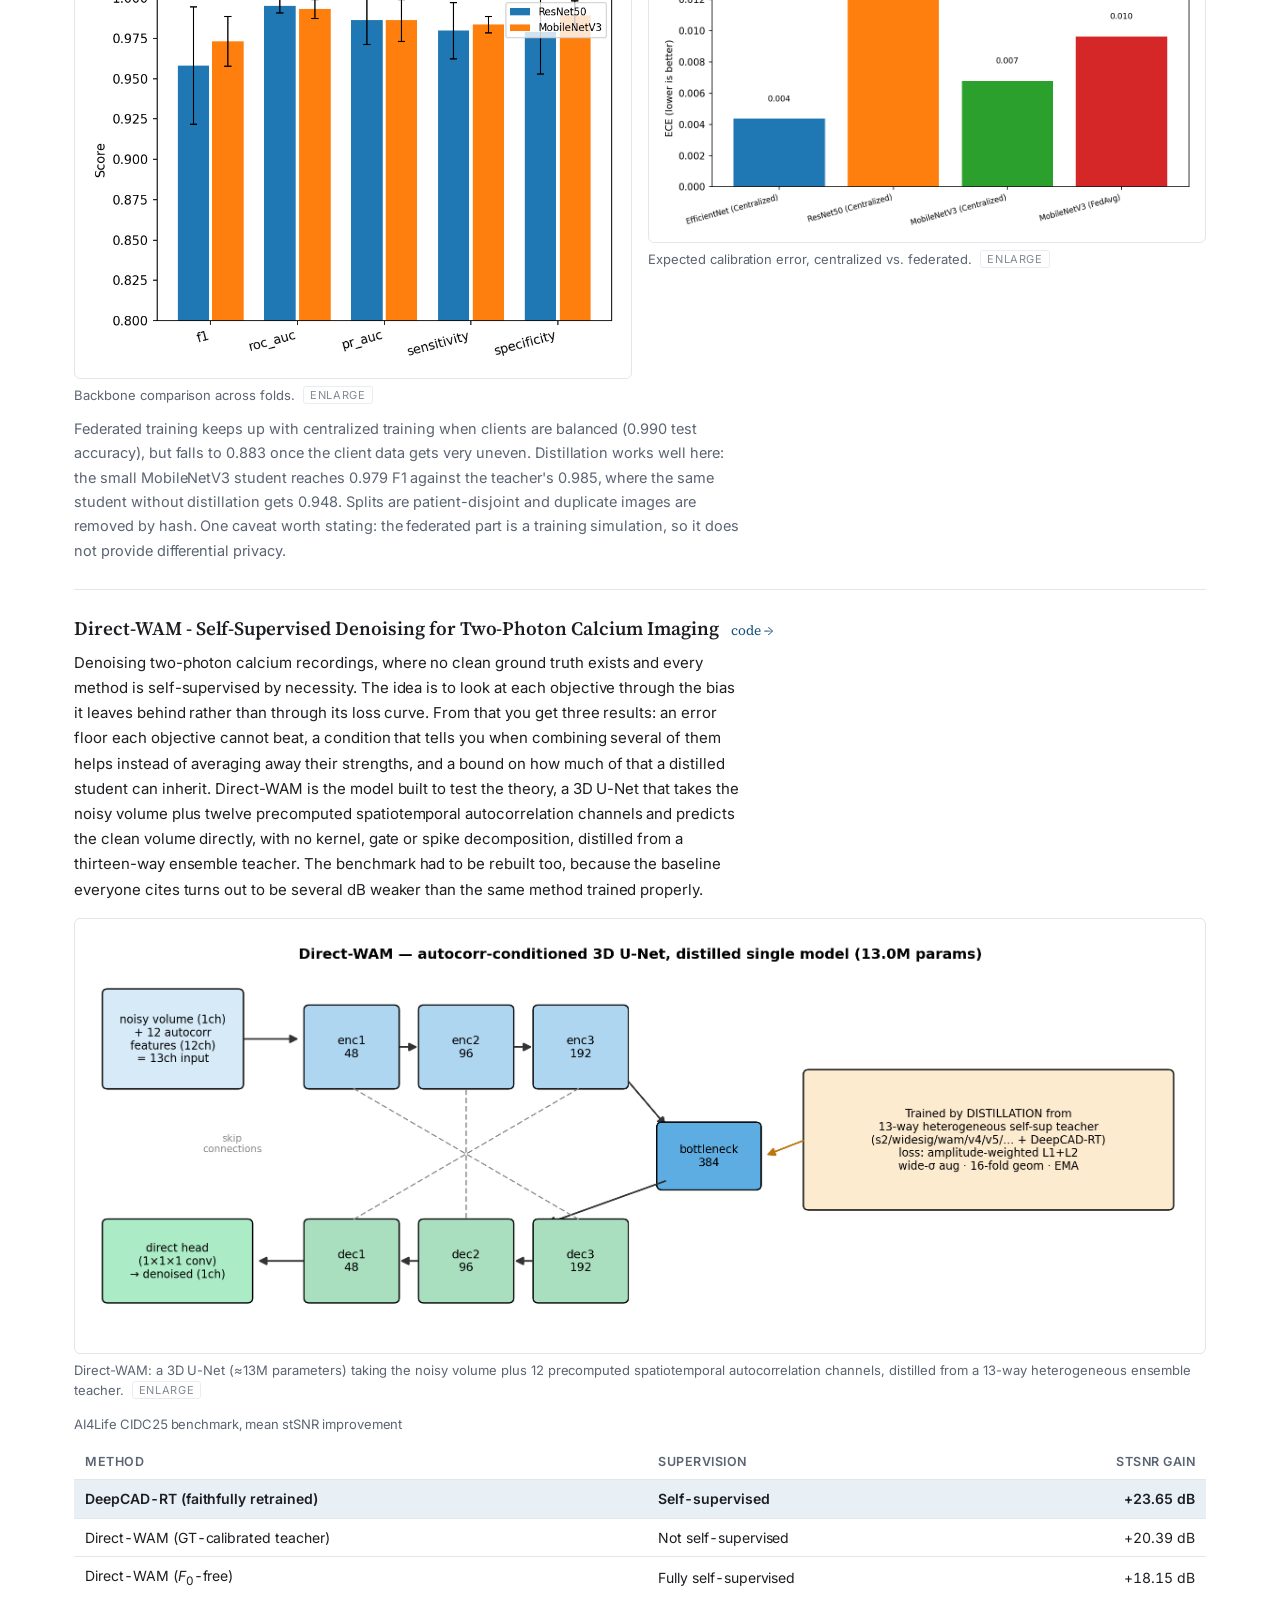
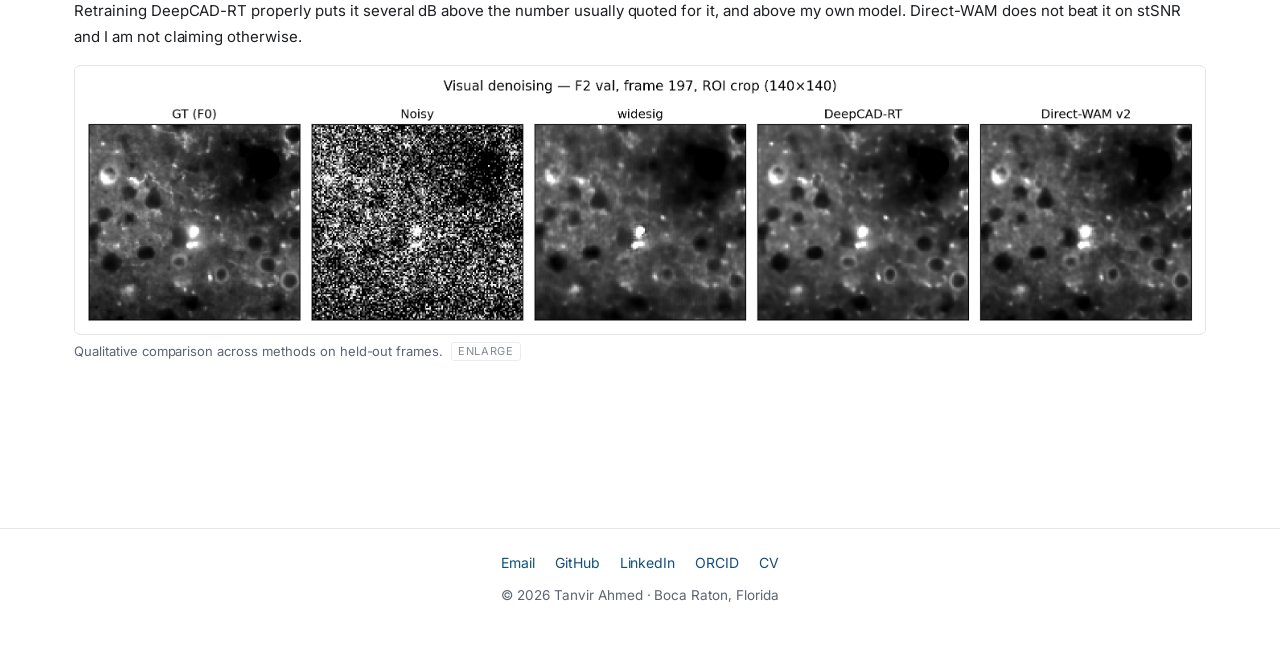
==== commit b9178da5: "Fuller descriptions on every project" ====
--- a/projects.html
+++ b/projects.html
@@ -43,10 +43,13 @@
         <h3>PhishGuard - Local Browser Threat Detection with Quantized Multimodal Models
           <a class="code" href="https://github.com/TanvirLimon12/phishguard">code &rarr;</a></h3>
         <p>Browser safety usually works by reputation: the URL goes to a remote blocklist and the answer depends on
-        someone having seen that page before. Short-lived phishing and throwaway scam mirrors are built to stay ahead of
-        that. PhishGuard looks at the page instead. Each tab is screenshotted and read by a vision-language model while
-        a second model reasons over the URL string. Both are 4-bit quantized and run on the user's own machine, so no
-        URL, screenshot or page text ever leaves the device.</p>
+        someone having seen that page before. Short-lived phishing and throwaway scam mirrors are built to outrun that,
+        and sending every URL a household visits to a third party has its own cost. PhishGuard looks at the page
+        instead. Each tab is rendered and screenshotted, a vision-language model reads what is actually on screen, and
+        a second model reasons over the URL string, with a small knowledge base covering regional operators the models
+        were never trained on. Both models are 4-bit quantized and run on the user's own machine, so no URL, screenshot
+        or page text leaves the device. It targets four classes: phishing pages impersonating a brand, adult content,
+        gambling, and malware or scam pages such as fake virus alerts.</p>
 
         <div class="table-wrap">
           <table>
@@ -86,10 +89,14 @@
       <div class="project" id="qcids">
         <h3>QCIDS - Quantum-Classical Feature Selection for Intrusion Detection
           <a class="code" href="https://github.com/TanvirLimon12/qcids-hybrid-ids">code &rarr;</a></h3>
-        <p>Picking which network-traffic features to keep for intrusion detection, written as a QUBO. I solved it with
-        QAOA on simulators, with simulated annealing, and with the usual classical selectors. Every
-        solver hands its features to the same classifier and the same cross-validation, so whatever changes comes from
-        the feature subset and nothing else.</p>
+        <p>Intrusion detectors are usually trained on every feature a flow exporter emits, which is slow and often
+        redundant. I wrote that choice as a QUBO, where each feature is a binary variable and the objective trades
+        relevance against redundancy, then solved the same problem four different ways so the comparison would be fair:
+        QAOA at depths 1, 2 and 3, simulated quantum annealing, and the classical selectors people actually use, from
+        greedy mutual information to JMIM, LASSO and RFE. Every solver hands its subset to the same LightGBM and
+        random forest classifiers, under the same leakage-free cross-validation with SMOTE applied inside folds, so any
+        difference in macro-F1 traces to the features that were picked and nothing else. Three datasets, two of them
+        sharing a NetFlow schema so subsets can transfer between them directly.</p>
 
         <figure class="fig"><a href="figures/qcids_pipeline.png" target="_blank" rel="noopener"><img src="figures/qcids_pipeline.png" alt="QCIDS pipeline"></a>
           <figcaption>Pipeline: preprocessing &rarr; QUBO construction &rarr; solver &rarr; downstream classifier. <span class="zoom">enlarge</span></figcaption>
@@ -143,10 +150,15 @@
       <div class="project" id="dare-fs">
         <h3>DARE-FS - Detecting and Repairing Class-Specific Feature-Selection Harm
           <a class="code" href="https://github.com/TanvirLimon12/dare-fs">code &rarr;</a></h3>
-        <p>Drop some features and your accuracy barely moves, so the selection looks fine. Meanwhile a rare class has
-        become much harder to detect, and the majority classes hide it. DARE-FS runs after any selector: it detects
-        which classes were hurt, works out which discarded features caused it by adding them back on validation data,
-        and then restores the smallest set of features that brings those classes back. Accepted at ICTAI 2026.</p>
+        <p>Drop some features and your accuracy barely moves, so the selection looks fine. Meanwhile a rare class
+        has become much harder to detect, and the majority classes hide it. DARE-FS runs after any selector, so filters,
+        wrappers, embedded methods or a hand-picked list all work the same way. It detects harm only when four
+        conditions hold at once, an effect-size threshold, a paired bootstrap interval, a minimum-support rule and
+        agreement across folds, which keeps it from firing on noise. It then attributes the loss by adding each
+        discarded feature back and retraining, rather than trusting an importance ranking computed on the full set, and
+        repairs by restoring the smallest subset that brings every harmed class back within tolerance. Selection,
+        detection, attribution and repair all happen inside training folds; held-out data is scored once. Accepted at
+        ICTAI 2026.</p>
 
         <figure class="fig"><a href="figures/darefs_hidden_harm.png" target="_blank" rel="noopener"><img src="figures/darefs_hidden_harm.png" alt="Hidden class-specific harm and repair on Arrhythmia"></a>
           <figcaption>On Arrhythmia, selection cuts the worst class from 0.82 to 0.21 AUPRC while accuracy moves only
@@ -202,9 +214,14 @@
       <div class="project" id="covncg">
         <h3>CovNCG - Training-Free Dense Quantum Feature Maps
           <a class="code" href="https://github.com/TanvirLimon12/covncg-quantum-feature-map">code &rarr;</a></h3>
-        <p>A quantum kernel that needs no training at all. Each block packs three features into two qubits using
-        generators that do not commute. The useful part is that the kernel variance works out to a closed form, so you
-        can set the bandwidth from the formula instead of guessing and hoping the kernel does not collapse.</p>
+        <p>Quantum kernels usually need a circuit someone designed by hand and then tuned, and they fail in a
+        specific way: as the feature map gets deeper the kernel values concentrate, every pair of points looks equally
+        similar, and the classifier learns nothing. CovNCG avoids both problems. Each block packs three features into
+        two qubits using generators that do not commute, which keeps the map expressive without extra depth, and the
+        variance of the resulting kernel has a closed form. That formula is the useful part, because it turns bandwidth
+        selection into something you compute rather than guess, and it tells you in advance where concentration will
+        set in. No training and no architecture search, evaluated with a projected kernel and an SVM on five small
+        medical datasets.</p>
 
         <figure class="fig"><a href="figures/covncg_arch.png" target="_blank" rel="noopener"><img src="figures/covncg_arch.png" alt="CovNCG circuit architecture"></a>
           <figcaption>Generator-block construction: three features per two qubits. <span class="zoom">enlarge</span></figcaption></figure>
@@ -219,9 +236,13 @@
       <div class="project" id="q-plasmanet">
         <h3>Q-PlasmaNet - Hybrid Classical-Quantum Classifier
           <a class="code" href="https://github.com/TanvirLimon12/q-plasmanet">code &rarr;</a></h3>
-        <p>A frozen CNN does the feature extraction, and a small variational quantum circuit of 4 to 8 qubits sits on top
-        as the classifier. The question I wanted to answer was narrow: can a quantum head on today's hardware match a
-        classical one when both get the same number of parameters?</p>
+        <p>A frozen CNN does the feature extraction and a small variational quantum circuit of four to eight
+        qubits sits on top as the classifier, with data re-uploading so the same features are fed in at several layers.
+        The question I wanted to answer was narrow and falsifiable: at an equal parameter budget, can a quantum head
+        match a classical one? That framing matters, because most quantum machine learning comparisons put a small
+        quantum model against a large classical one and report the difference as though it came from the quantum part.
+        So the baseline here is an MLP with the same parameter count, alongside full CNNs that are thousands of times
+        larger. Everything runs over five seeds with patient-level splits, and calibration is reported next to accuracy.</p>
 
         <div class="table-wrap">
           <table>
@@ -253,9 +274,14 @@
       <div class="project" id="pcmmd">
         <h3>PCMMD - Federated Learning and Knowledge Distillation for Plasma Cell Detection
           <a class="code" href="https://github.com/TanvirLimon12/PCMMD-FL-TL-KD">code &rarr;</a></h3>
-        <p>Telling plasma cells apart from other cells in bone marrow crops, for multiple myeloma. I ran the same task
-        four ways: normal centralized training with 5-fold cross-validation, few-shot curves to see how little data is
-        enough, knowledge distillation into a smaller model, and federated training with one client per patient.</p>
+        <p>Telling plasma cells apart from other cells in bone marrow crops, for multiple myeloma diagnosis. I ran
+        the same task four ways to see what each setting actually costs: ordinary centralized training with five-fold
+        cross-validation, few-shot curves that retrain on 5 to 100 percent of the data to find how little is enough,
+        knowledge distillation from an EfficientNet-B0 teacher into a MobileNetV3 student small enough to deploy at the
+        bedside, and federated training with one client per patient, which is the realistic non-IID case for hospital
+        data. FedAvg and FedProx are compared under both IID and patient-partitioned splits. The evaluation was built
+        first: patient-disjoint folds, validation-only model selection, and image-hash de-duplication so no crop can
+        appear on both sides of a split.</p>
 
         <div class="table-wrap">
           <table>
@@ -291,9 +317,15 @@
       <div class="project" id="direct-wam">
         <h3>Direct-WAM - Self-Supervised Denoising for Two-Photon Calcium Imaging
           <a class="code" href="https://github.com/TanvirLimon12/direct-wam-calcium-denoising">code &rarr;</a></h3>
-        <p>Denoising two-photon calcium recordings without clean targets. The idea is to look at each self-supervised
-        objective through the bias it leaves behind. From that you get an error floor for each objective, a condition
-        telling you when combining several of them helps, and a limit on how much a distilled student can inherit.</p>
+        <p>Denoising two-photon calcium recordings, where no clean ground truth exists and every method is
+        self-supervised by necessity. The idea is to look at each objective through the bias it leaves behind rather
+        than through its loss curve. From that you get three results: an error floor each objective cannot beat, a
+        condition that tells you when combining several of them helps instead of averaging away their strengths, and a
+        bound on how much of that a distilled student can inherit. Direct-WAM is the model built to test the theory, a
+        3D U-Net that takes the noisy volume plus twelve precomputed spatiotemporal autocorrelation channels and
+        predicts the clean volume directly, with no kernel, gate or spike decomposition, distilled from a thirteen-way
+        ensemble teacher. The benchmark had to be rebuilt too, because the baseline everyone cites turns out to be
+        several dB weaker than the same method trained properly.</p>
 
         <figure class="fig"><a href="figures/directwam_arch.png" target="_blank" rel="noopener"><img src="figures/directwam_arch.png" alt="Direct-WAM architecture"></a>
           <figcaption>Direct-WAM: a 3D U-Net (&asymp;13M parameters) taking the noisy volume plus 12 precomputed
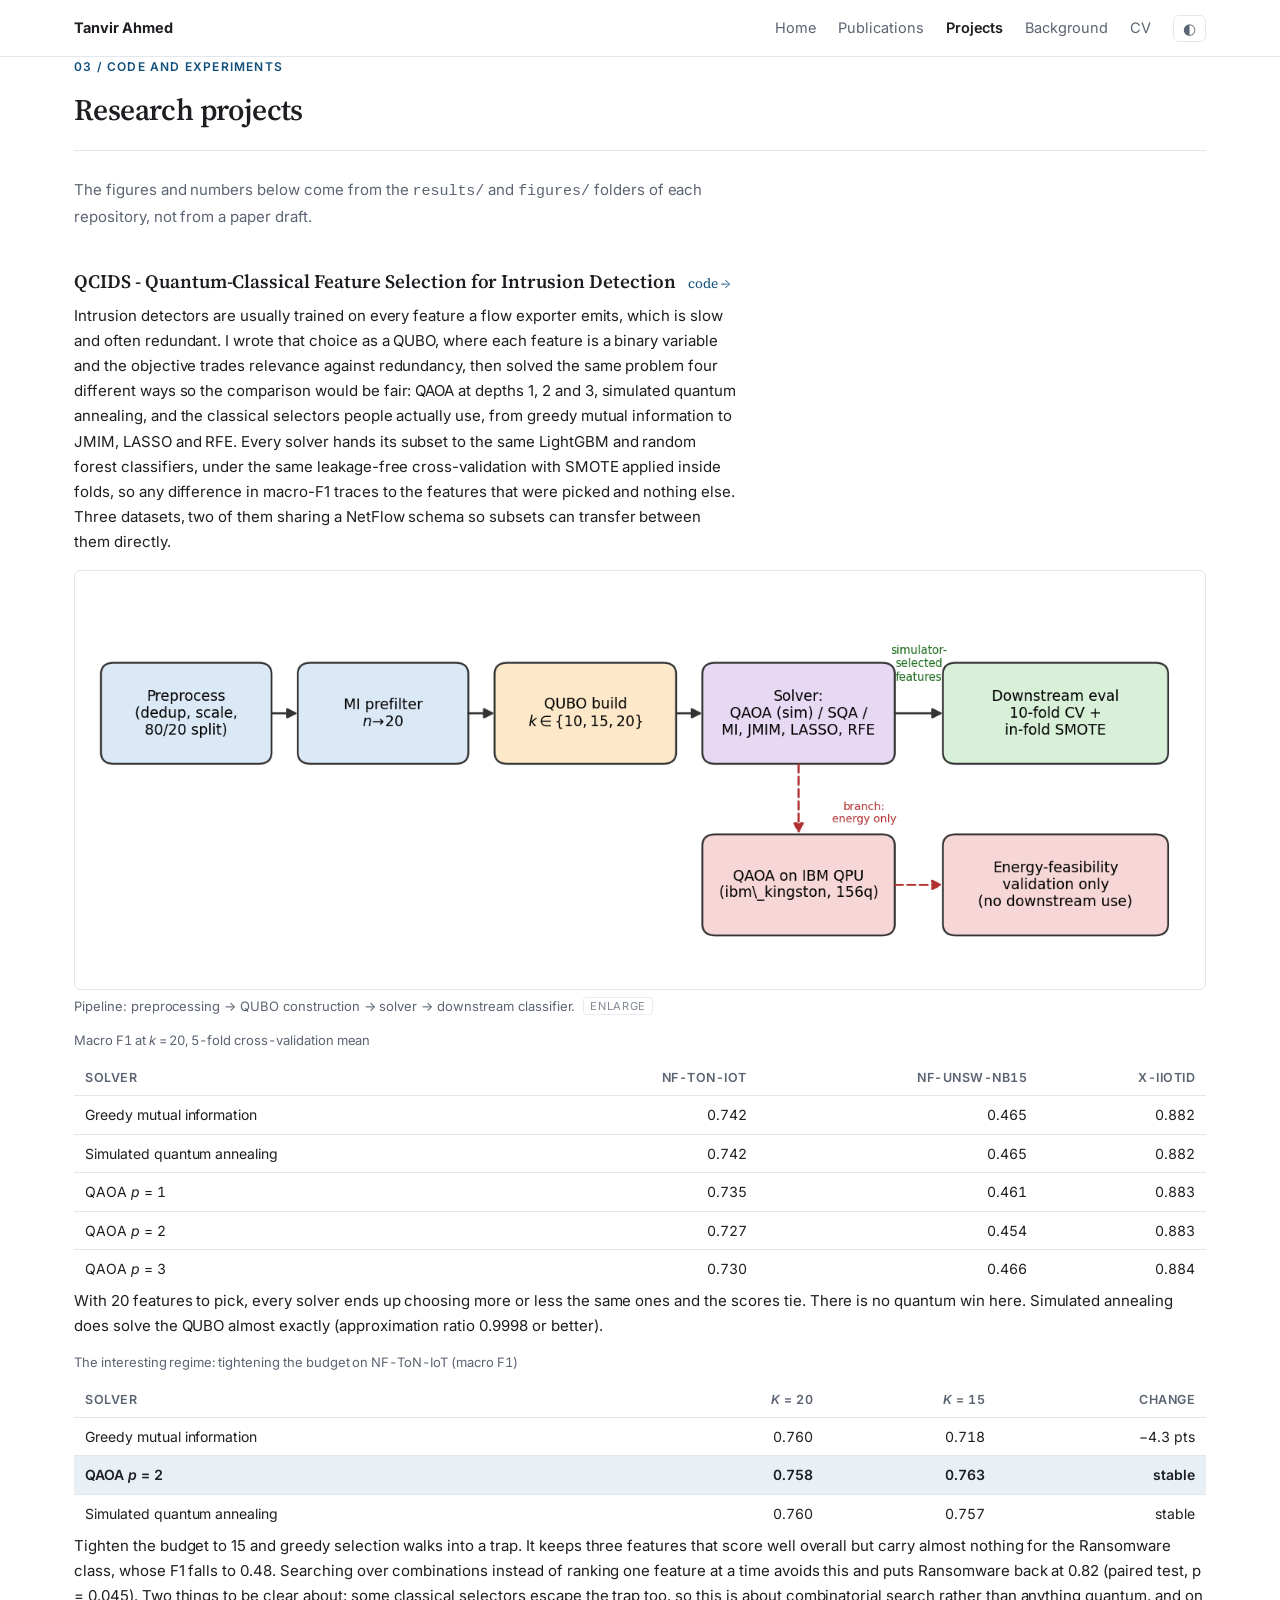
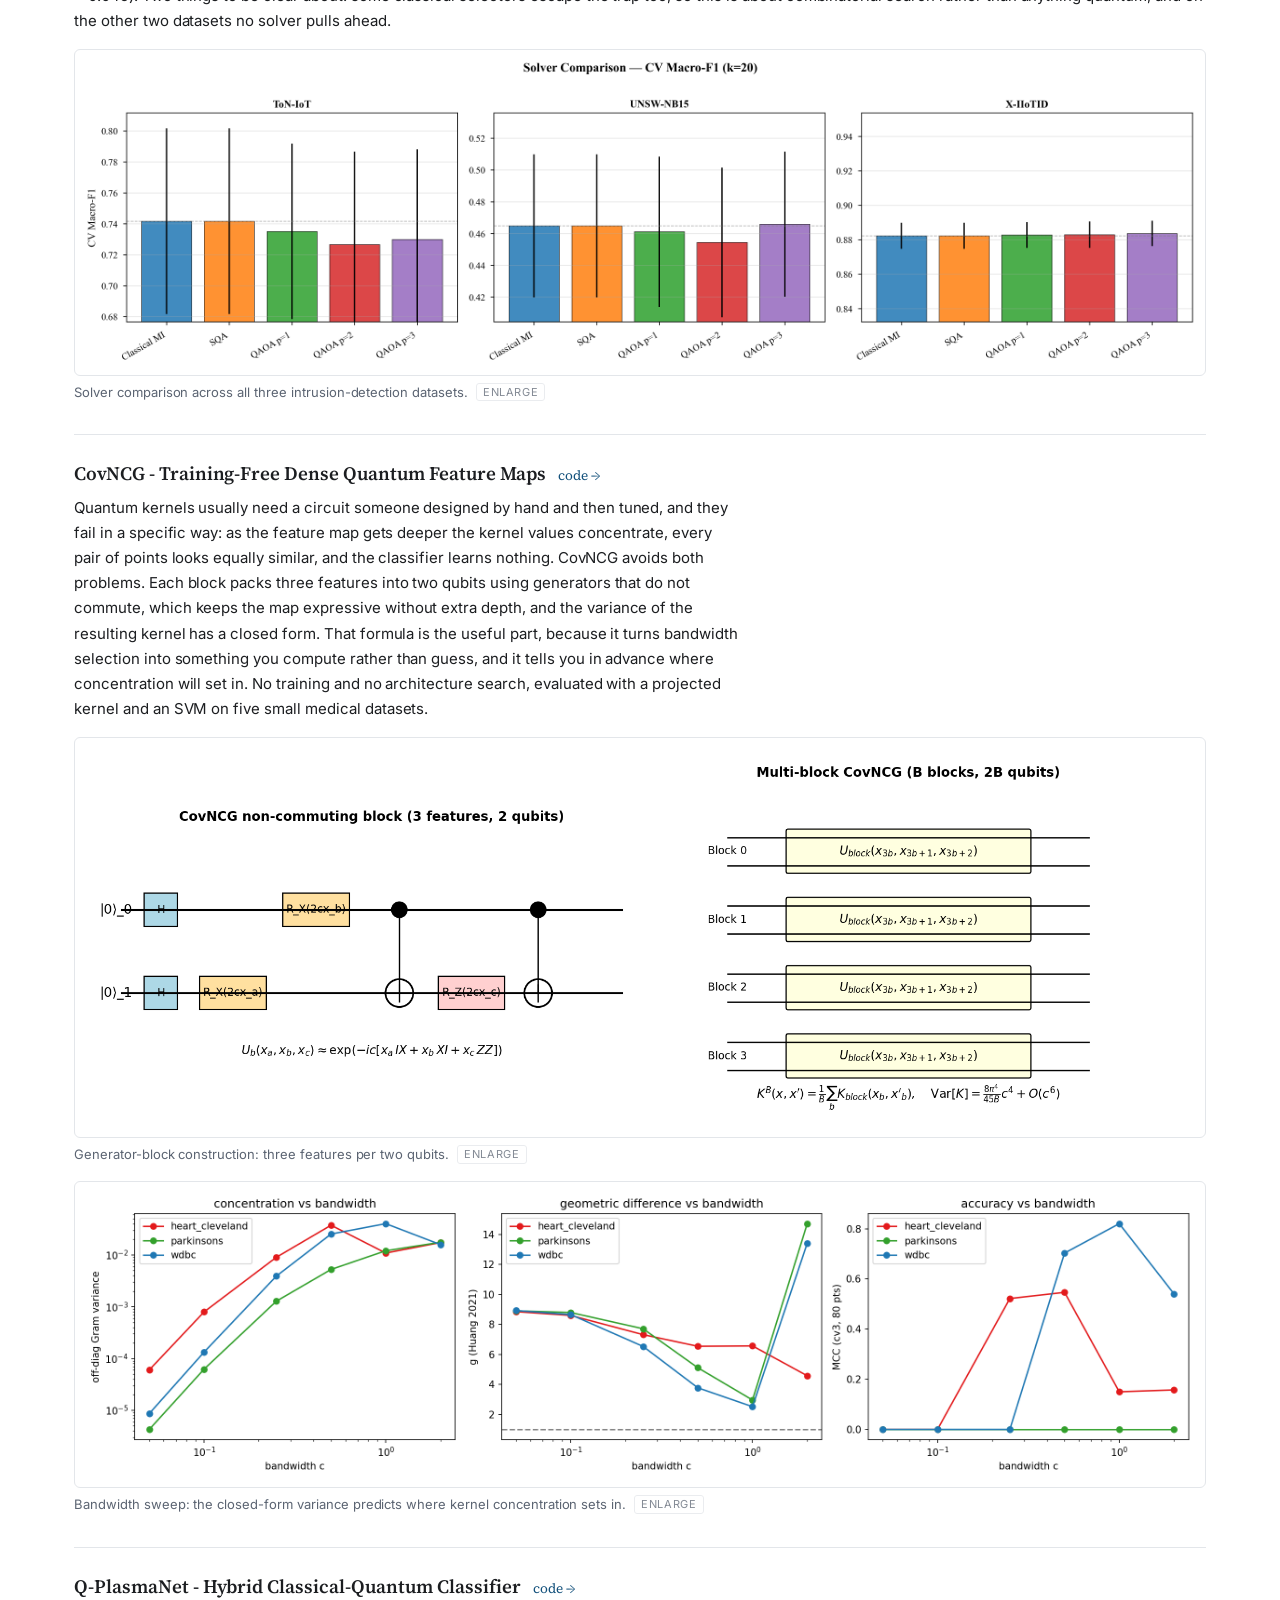
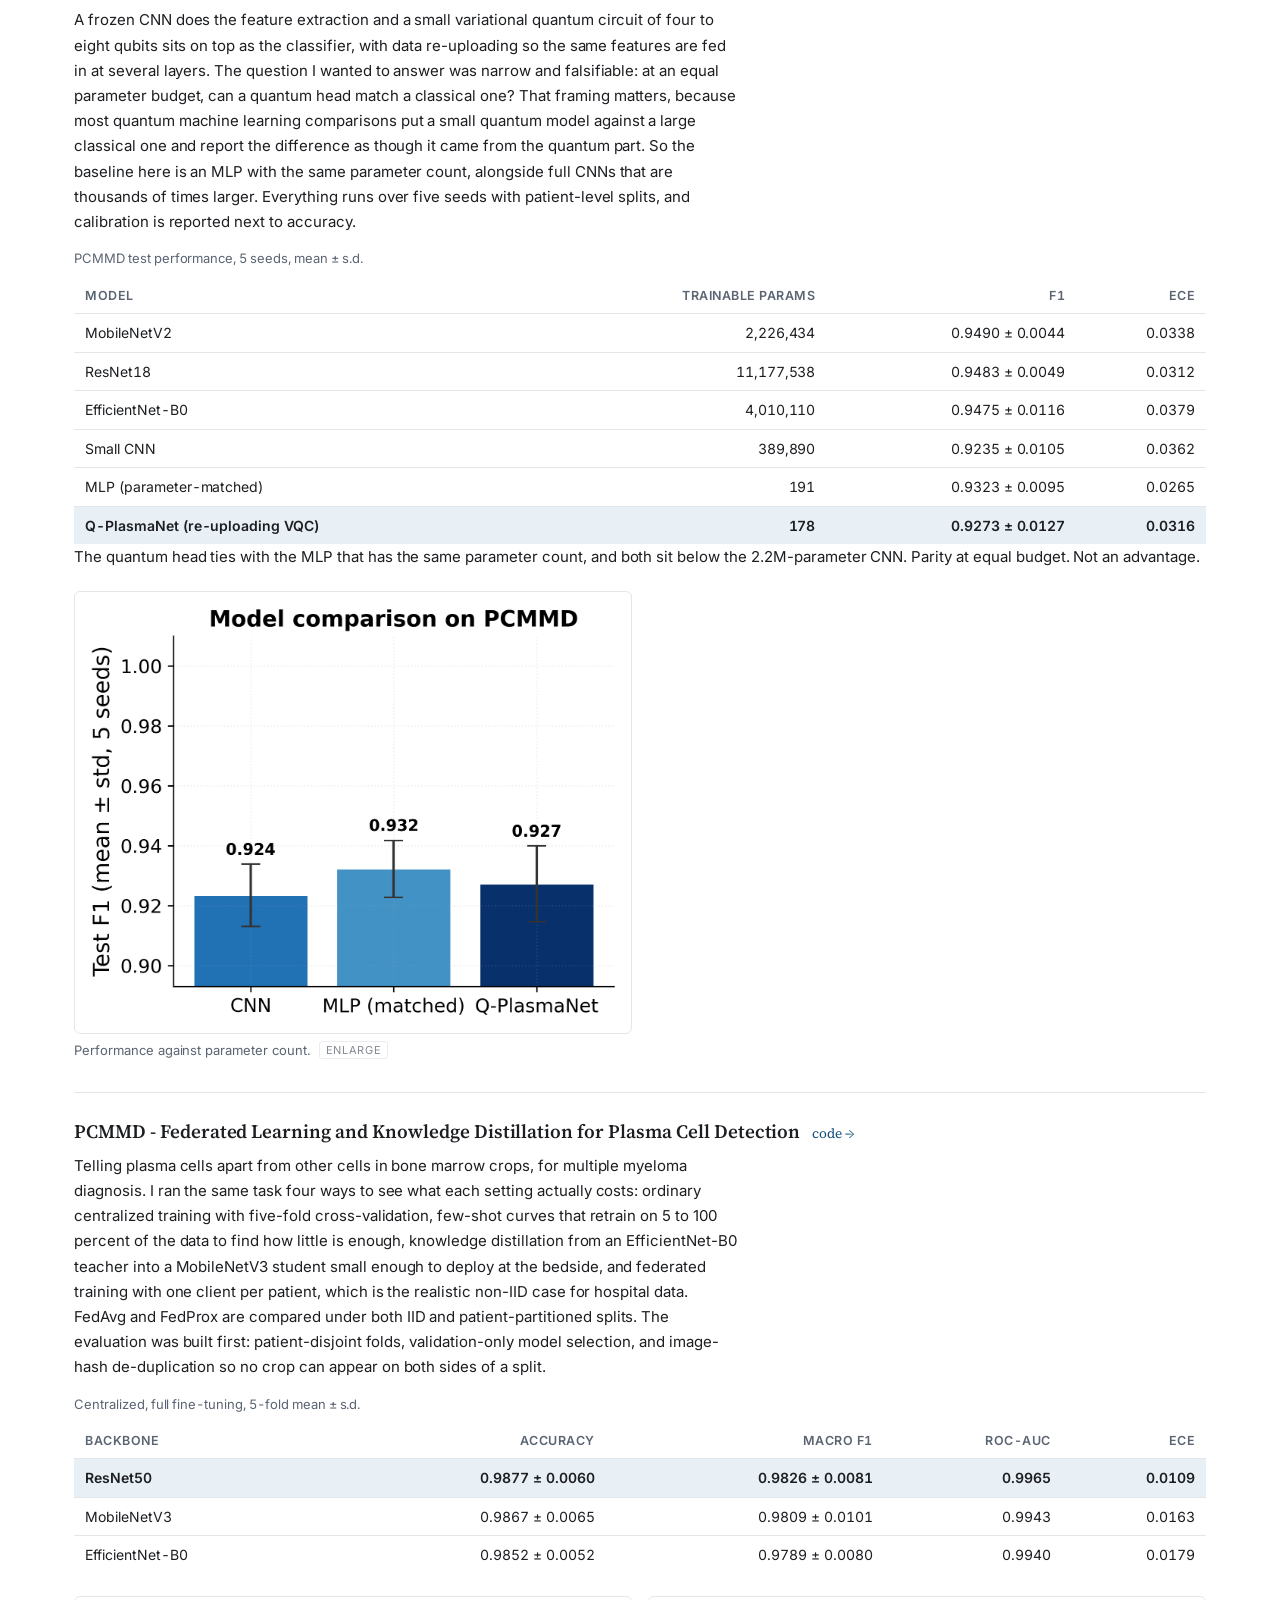
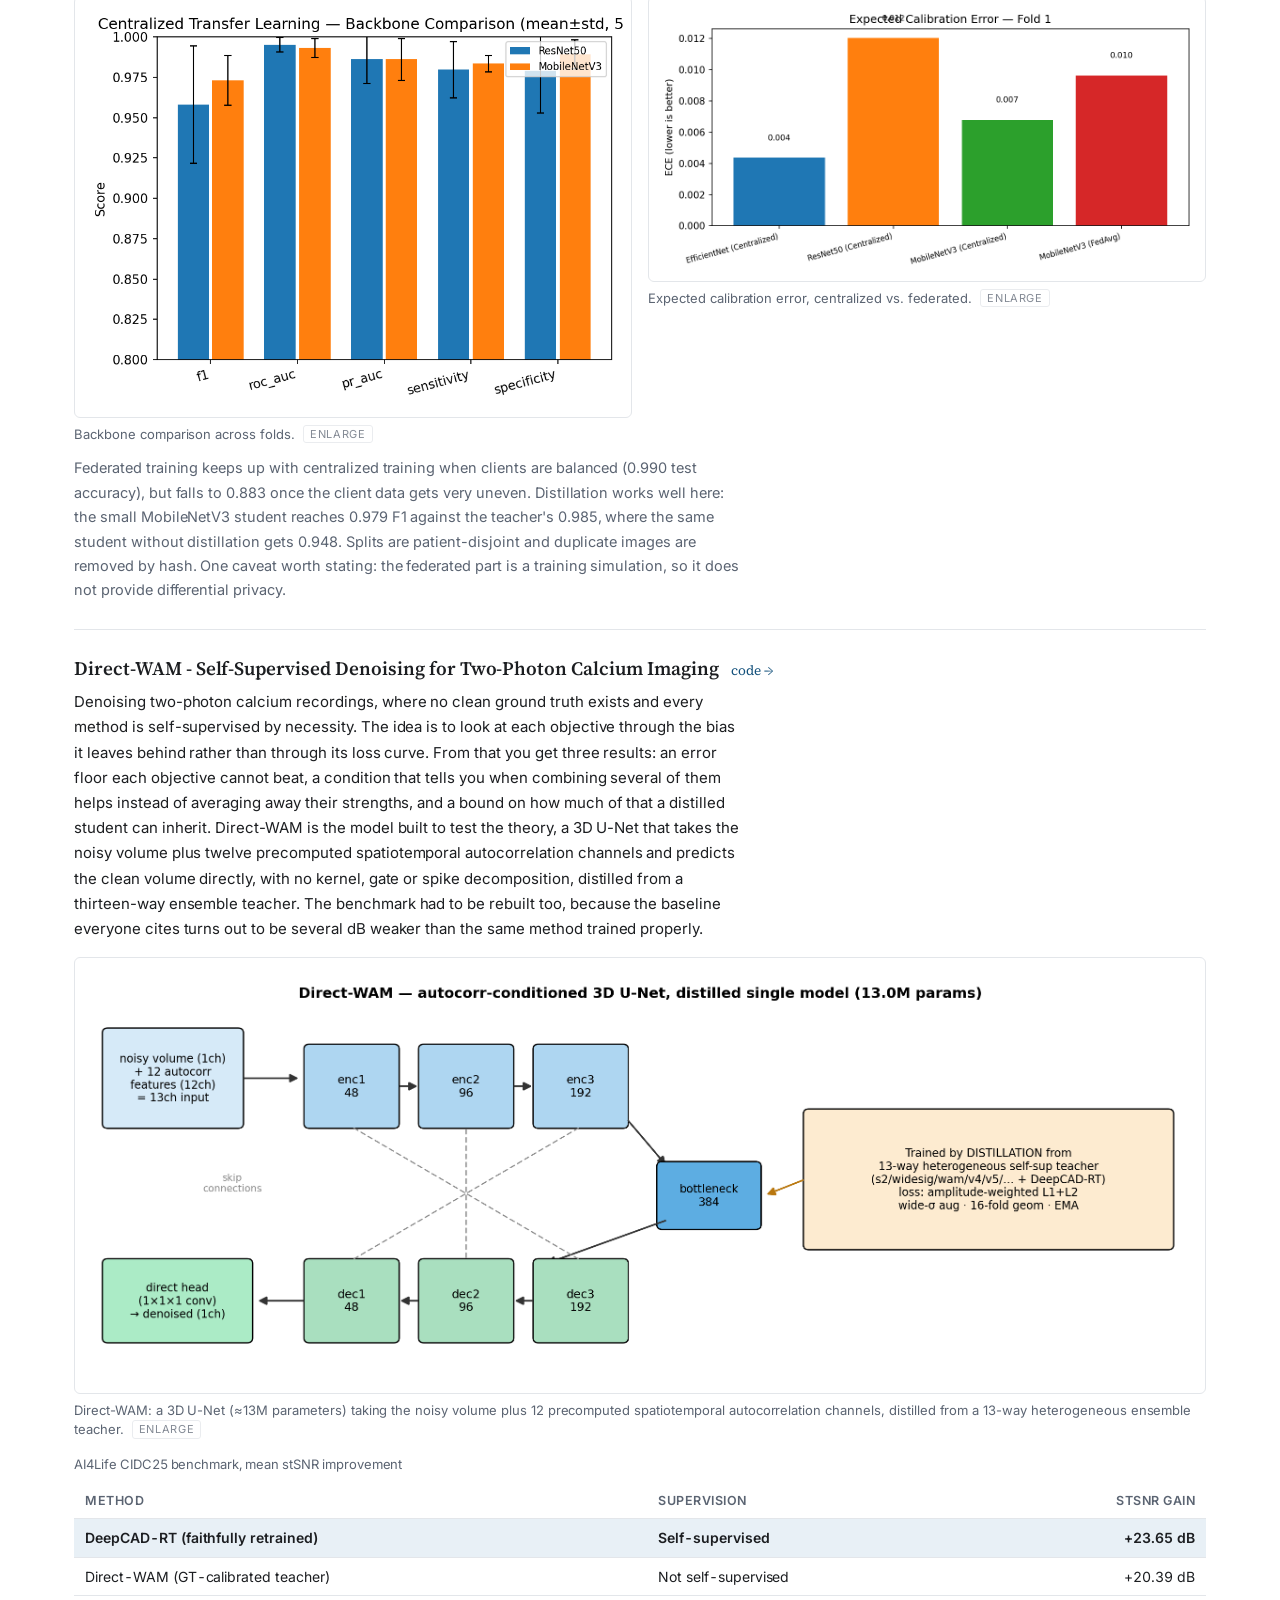
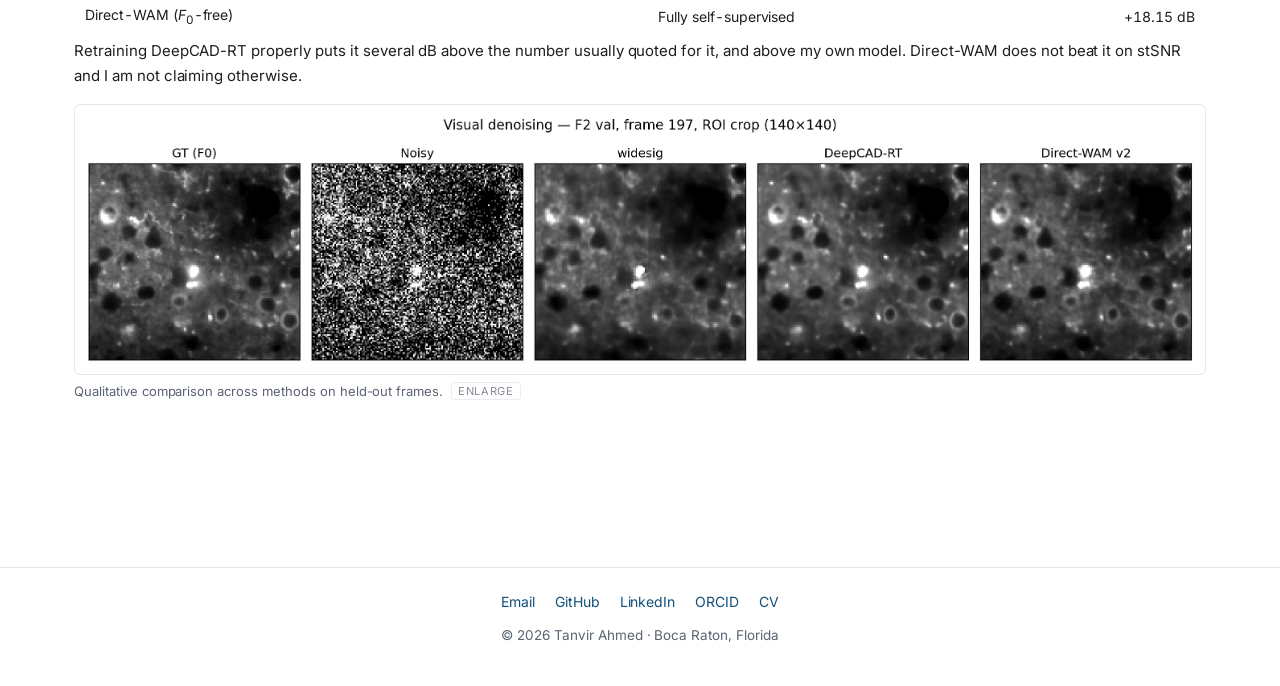
==== commit 77be2815: "Move PhishGuard and DARE-FS evidence into their paper entries" ====
--- a/projects.html
+++ b/projects.html
@@ -38,53 +38,6 @@
       <p style="color:var(--muted);font-size:15px">The figures and numbers below come from the
       <code>results/</code> and <code>figures/</code> folders of each repository, not from a paper draft.</p>
 
-      <!-- ============ PhishGuard ============ -->
-      <div class="project" id="phishguard">
-        <h3>PhishGuard - Local Browser Threat Detection with Quantized Multimodal Models
-          <a class="code" href="https://github.com/TanvirLimon12/phishguard">code &rarr;</a></h3>
-        <p>Browser safety usually works by reputation: the URL goes to a remote blocklist and the answer depends on
-        someone having seen that page before. Short-lived phishing and throwaway scam mirrors are built to outrun that,
-        and sending every URL a household visits to a third party has its own cost. PhishGuard looks at the page
-        instead. Each tab is rendered and screenshotted, a vision-language model reads what is actually on screen, and
-        a second model reasons over the URL string, with a small knowledge base covering regional operators the models
-        were never trained on. Both models are 4-bit quantized and run on the user's own machine, so no URL, screenshot
-        or page text leaves the device. It targets four classes: phishing pages impersonating a brand, adult content,
-        gambling, and malware or scam pages such as fake virus alerts.</p>
-
-        <div class="table-wrap">
-          <table>
-            <caption>Detection over 3,688 URLs from PhiUSIIL, PhishTank, URLhaus and manual curation</caption>
-            <thead><tr><th>Class</th><th class="num">Precision</th><th class="num">Recall</th><th class="num">F1</th></tr></thead>
-            <tbody>
-              <tr><td>Phishing</td><td class="num">92.1%</td><td class="num">89.4%</td><td class="num">0.907</td></tr>
-              <tr><td>Adult content</td><td class="num">94.8%</td><td class="num">93.2%</td><td class="num">0.940</td></tr>
-              <tr><td>Gambling</td><td class="num">90.3%</td><td class="num">87.6%</td><td class="num">0.889</td></tr>
-              <tr><td>Malware / scam</td><td class="num">88.6%</td><td class="num">84.9%</td><td class="num">0.867</td></tr>
-              <tr class="highlight"><td>Macro average</td><td class="num">91.4%</td><td class="num">88.7%</td><td class="num">0.901</td></tr>
-            </tbody>
-          </table>
-        </div>
-
-        <div class="table-wrap">
-          <table>
-            <caption>What each component is worth</caption>
-            <thead><tr><th>Configuration</th><th class="num">Macro F1</th></tr></thead>
-            <tbody>
-              <tr><td>URL-only LLM, no vision model, no knowledge base</td><td class="num">0.712</td></tr>
-              <tr><td>Vision model, single pass</td><td class="num">0.831</td></tr>
-              <tr><td>Vision model, two passes</td><td class="num">0.857</td></tr>
-              <tr><td>Two passes + knowledge base, no LLM</td><td class="num">0.869</td></tr>
-              <tr><td>Two passes + LLM, no knowledge base</td><td class="num">0.878</td></tr>
-              <tr class="highlight"><td>Full system</td><td class="num">0.901</td></tr>
-            </tbody>
-          </table>
-          <p class="footnote">False positives on legitimate pages run at 4.8%, 37 of 769 samples, mostly Cloudflare
-          challenge pages, medical sites whose age-gate disclaimers read as adult signals, and licensed EU and UK
-          bookmakers the system blocks alongside unlicensed ones. These numbers are as reported in the paper: the
-          artifacts needed to recompute them are not in the repository yet, so a reader cannot check them there.</p>
-        </div>
-      </div>
-
       <!-- ============ QCIDS ============ -->
       <div class="project" id="qcids">
         <h3>QCIDS - Quantum-Classical Feature Selection for Intrusion Detection
@@ -144,70 +97,6 @@
 
         <figure class="fig"><a href="figures/qcids_solvers.png" target="_blank" rel="noopener"><img src="figures/qcids_solvers.png" alt="Solver comparison across datasets"></a>
           <figcaption>Solver comparison across all three intrusion-detection datasets. <span class="zoom">enlarge</span></figcaption></figure>
-      </div>
-
-      <!-- ============ DARE-FS ============ -->
-      <div class="project" id="dare-fs">
-        <h3>DARE-FS - Detecting and Repairing Class-Specific Feature-Selection Harm
-          <a class="code" href="https://github.com/TanvirLimon12/dare-fs">code &rarr;</a></h3>
-        <p>Drop some features and your accuracy barely moves, so the selection looks fine. Meanwhile a rare class
-        has become much harder to detect, and the majority classes hide it. DARE-FS runs after any selector, so filters,
-        wrappers, embedded methods or a hand-picked list all work the same way. It detects harm only when four
-        conditions hold at once, an effect-size threshold, a paired bootstrap interval, a minimum-support rule and
-        agreement across folds, which keeps it from firing on noise. It then attributes the loss by adding each
-        discarded feature back and retraining, rather than trusting an importance ranking computed on the full set, and
-        repairs by restoring the smallest subset that brings every harmed class back within tolerance. Selection,
-        detection, attribution and repair all happen inside training folds; held-out data is scored once. Accepted at
-        ICTAI 2026.</p>
-
-        <figure class="fig"><a href="figures/darefs_hidden_harm.png" target="_blank" rel="noopener"><img src="figures/darefs_hidden_harm.png" alt="Hidden class-specific harm and repair on Arrhythmia"></a>
-          <figcaption>On Arrhythmia, selection cuts the worst class from 0.82 to 0.21 AUPRC while accuracy moves only
-          0.73 to 0.70. An aggregate-only report would show a three-point dip and nothing else. <span class="zoom">enlarge</span></figcaption></figure>
-
-        <div class="table-wrap">
-          <table>
-            <caption>Four datasets, two domains. Harmed classes counted over 18 selector-fold conditions; scores before
-              and after repair, on held-out data.</caption>
-            <thead><tr><th>Dataset</th><th>Domain</th><th class="num">Harmed</th><th class="num">Hidden</th>
-              <th class="num">Macro-AUPRC</th><th class="num">Accuracy</th><th class="num">Repair size</th></tr></thead>
-            <tbody>
-              <tr><td>X-IIoTID</td><td>IIoT intrusion</td><td class="num">13/18</td><td class="num">0</td>
-                <td class="num">0.97 &rarr; 0.99</td><td class="num">0.95 &rarr; 0.97</td><td class="num">1.0</td></tr>
-              <tr><td>NF-ToN-IoT</td><td>IoT intrusion</td><td class="num">18/18</td><td class="num">0</td>
-                <td class="num">0.81 &rarr; 0.88</td><td class="num">0.91 &rarr; 0.94</td><td class="num">1.8</td></tr>
-              <tr class="highlight"><td>Arrhythmia</td><td>ECG</td><td class="num">18/18</td><td class="num">11</td>
-                <td class="num">0.43 &rarr; 0.50</td><td class="num">0.70 &rarr; 0.74</td><td class="num">5.6</td></tr>
-              <tr><td>Diabetes-130</td><td>Readmission</td><td class="num">9/18</td><td class="num">0</td>
-                <td class="num">0.38 &rarr; 0.43</td><td class="num">0.51 &rarr; 0.55</td><td class="num">2.2</td></tr>
-            </tbody>
-          </table>
-          <p class="footnote">Harm that stays hidden from the aggregate metric shows up on Arrhythmia only: 13 classes
-          absorb a severe one-vs-rest collapse without moving accuracy much. Elsewhere the harmed classes are larger or
-          the label space smaller, so some of the damage does surface in the headline number.</p>
-        </div>
-
-        <figure class="fig"><a href="figures/darefs_cross_domain.png" target="_blank" rel="noopener"><img src="figures/darefs_cross_domain.png" alt="Recovery against matched-cardinality baselines"></a>
-          <figcaption>Recovery against baselines that add back the same number of features, so the comparison isolates
-          which features get chosen rather than how many. <span class="zoom">enlarge</span></figcaption></figure>
-
-        <div class="table-wrap">
-          <table>
-            <caption>Paired difference in recovery against matched-cardinality baselines</caption>
-            <thead><tr><th>Dataset</th><th class="num">vs random</th><th class="num">vs global MI</th>
-              <th class="num">vs class-specific SHAP</th></tr></thead>
-            <tbody>
-              <tr><td>X-IIoTID</td><td class="num">+0.358</td><td class="num">+0.231</td><td class="num">+0.442</td></tr>
-              <tr><td>NF-ToN-IoT</td><td class="num">+0.382</td><td class="num">+0.425</td><td class="num">+0.260</td></tr>
-              <tr><td>Arrhythmia</td><td class="num">+0.576</td><td class="num">+0.484</td><td class="num">+0.249</td></tr>
-              <tr><td>Diabetes-130</td><td class="num">+0.529</td><td class="num">+0.210</td><td class="num">+0.179</td></tr>
-            </tbody>
-          </table>
-          <p class="footnote">Every 95% bootstrap interval excludes zero (Wilcoxon signed-rank, Holm-corrected,
-          <em>p</em> &le; 0.0087). On synthetic data with planted minority-relevant features, restored features hit
-          planted variables with 0.92 precision and recover 9 of the 12 planted features. The limitation is budget:
-          allow the baselines four or five add-backs and class-specific SHAP overtakes DARE-FS, which saturates at
-          0.847. This is a method for compact repair, not unlimited repair.</p>
-        </div>
       </div>
 
       <!-- ============ CovNCG ============ -->
--- a/style.css
+++ b/style.css
@@ -533,3 +533,11 @@
 /* author line in the home publication list */
 .publist .pa { display: block; color: var(--muted); font-size: 14px; margin-bottom: 2px; }
 .publist .pv { display: block; color: var(--muted); font-size: 14px; font-style: italic; }
+
+/* contact line stays on one line where there is room */
+.oneline { max-width: none; }
+.oneline { font-size: 15.5px; }
+
+/* multi-line project descriptions in the home list */
+.publist .pd { display: block; color: var(--muted); font-size: 14.5px; line-height: 1.6; max-width: 82ch; }
+.publist li:hover .pd { color: var(--text); }
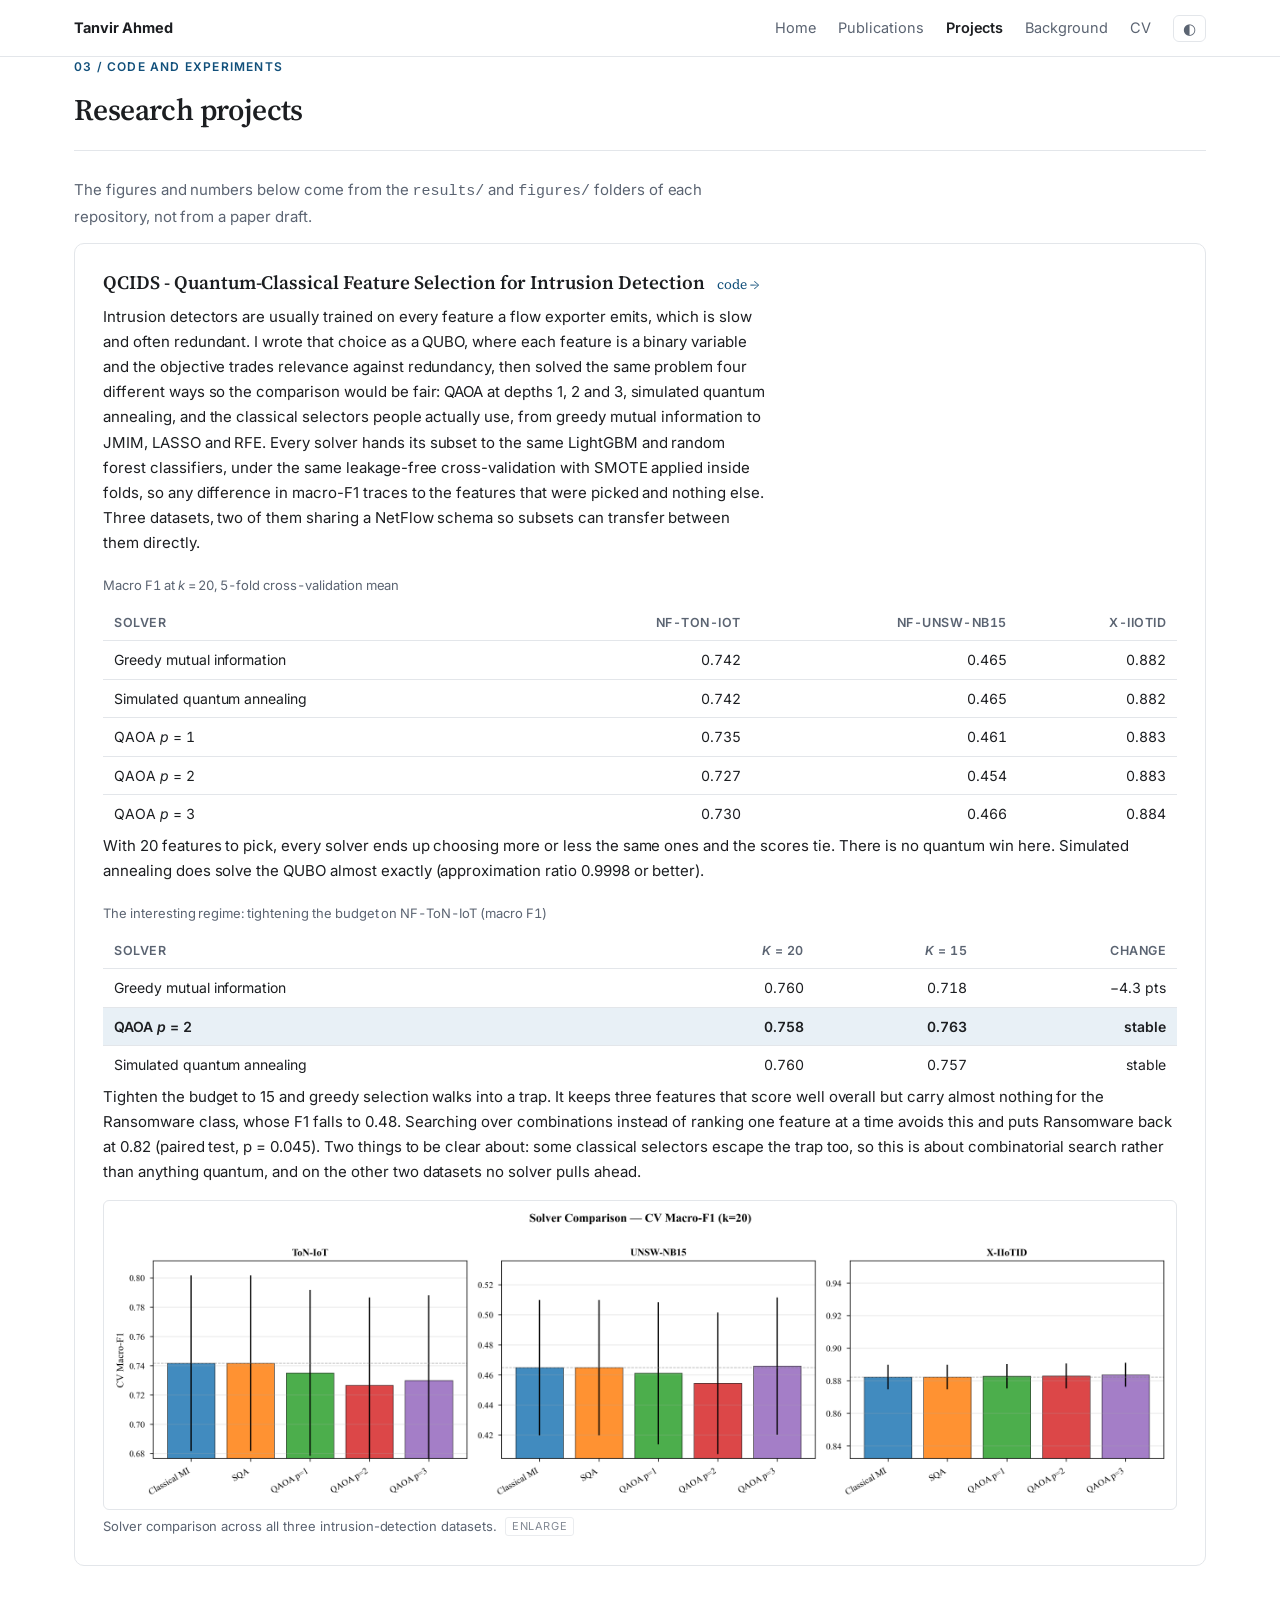
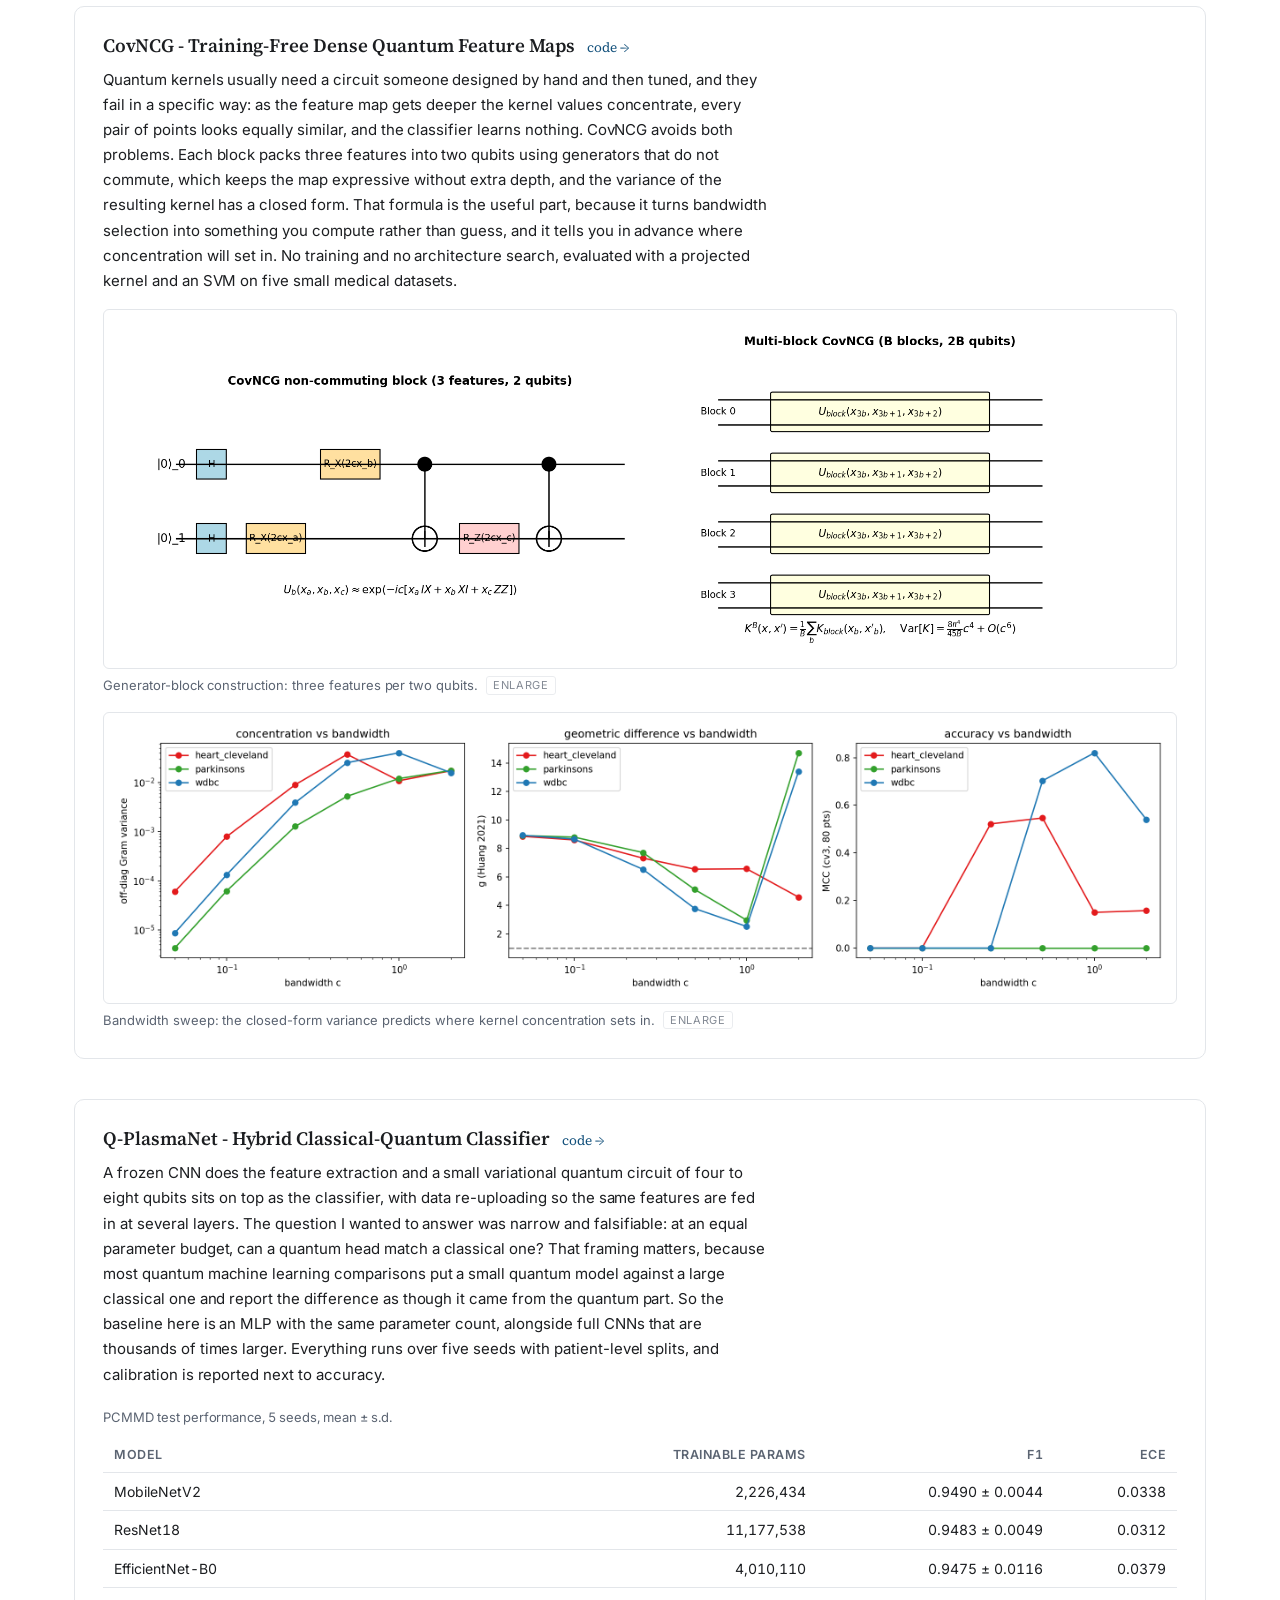
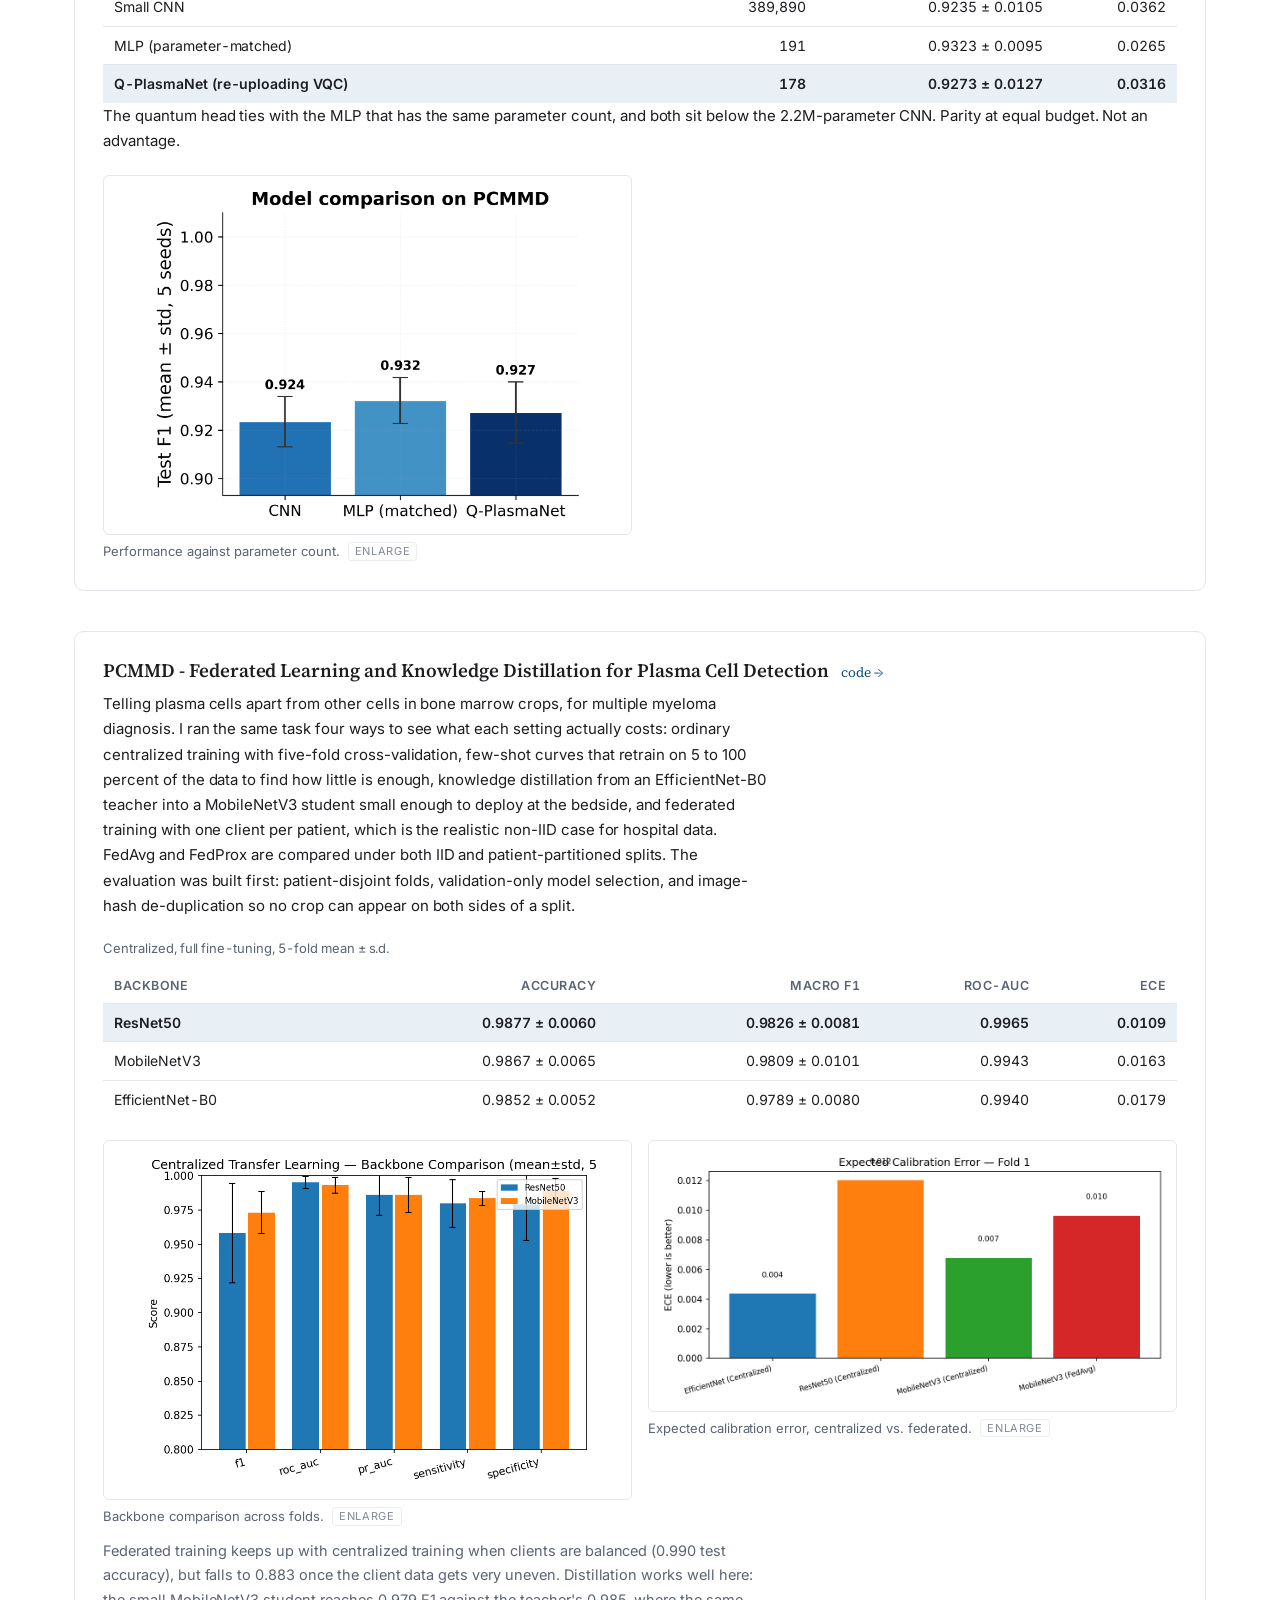
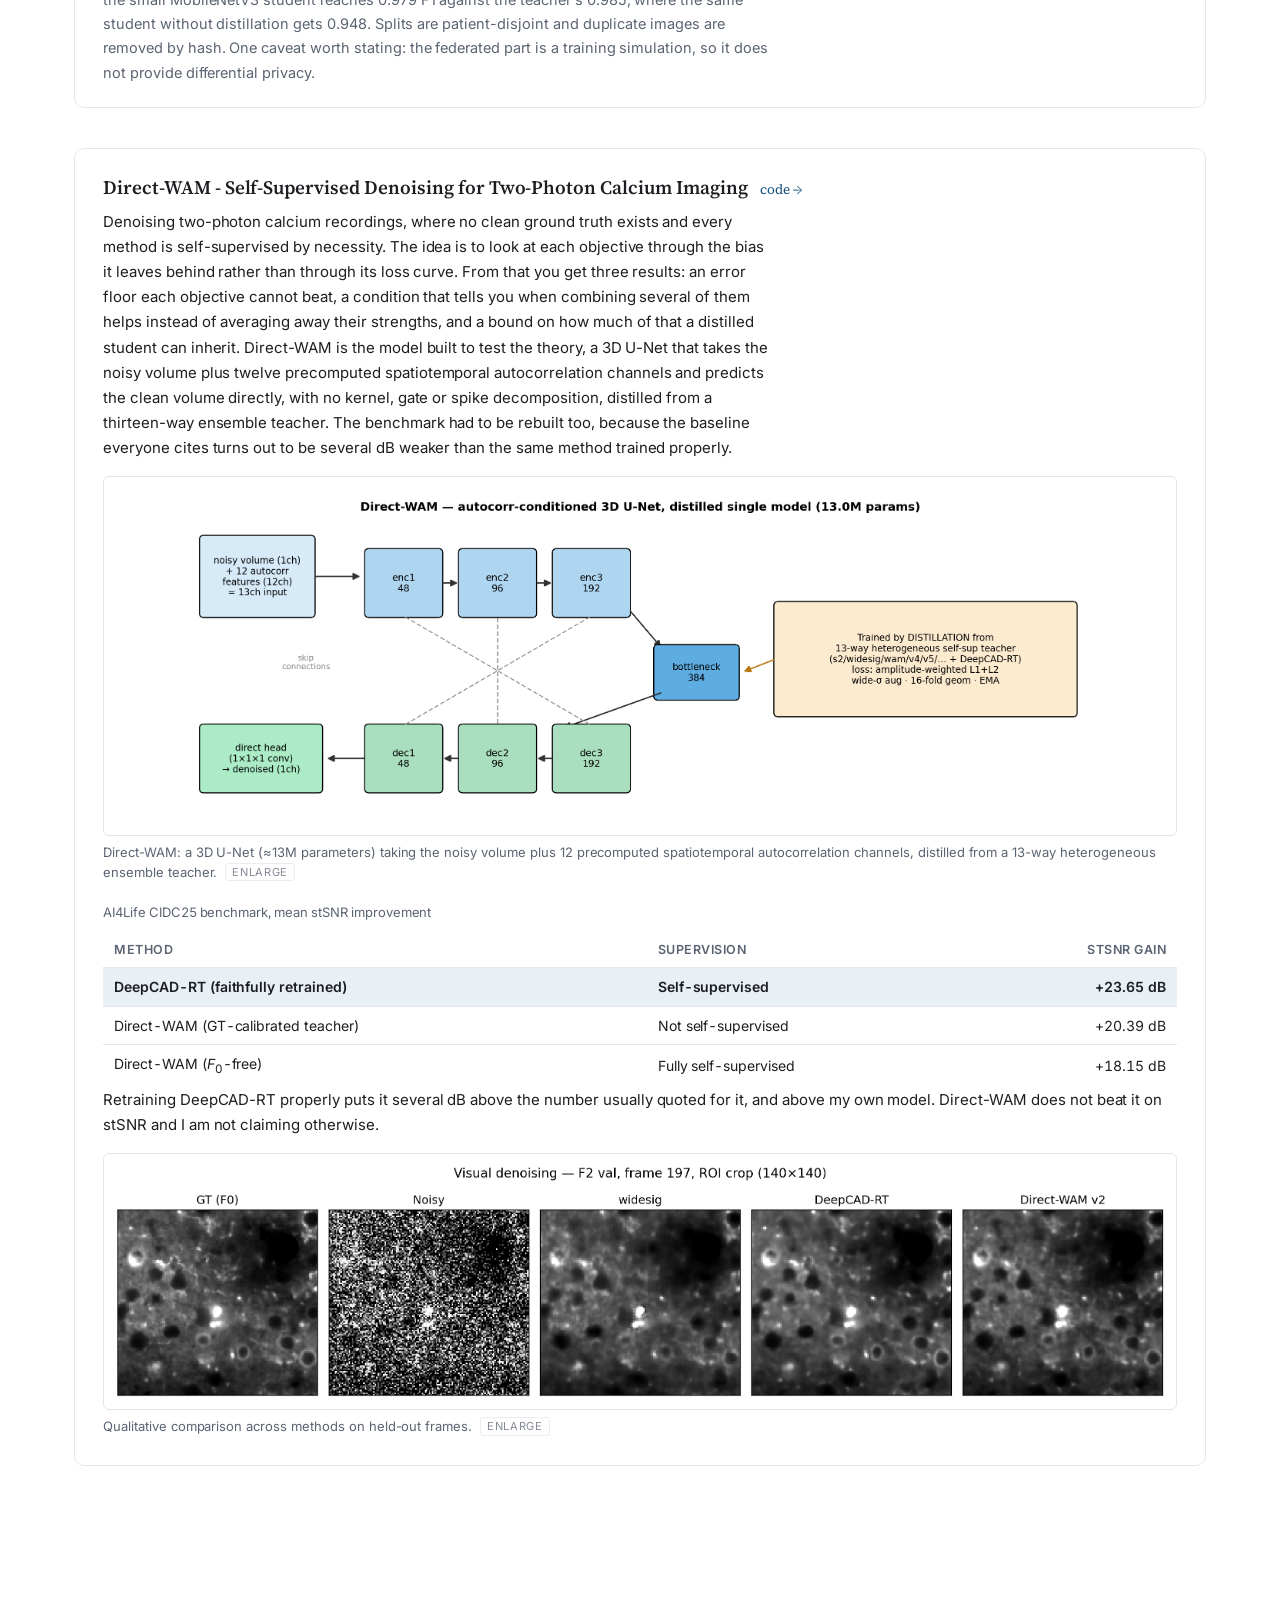
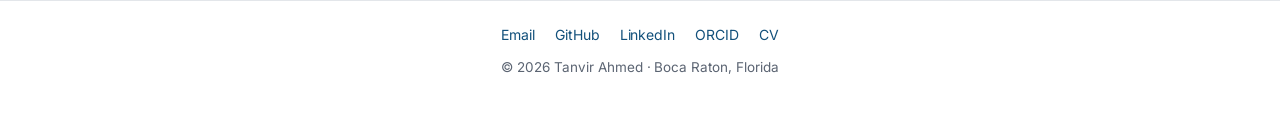
==== commit aad35ad5: "Card layout for projects; drop the figure showing hardware details" ====
--- a/projects.html
+++ b/projects.html
@@ -51,9 +51,6 @@
         difference in macro-F1 traces to the features that were picked and nothing else. Three datasets, two of them
         sharing a NetFlow schema so subsets can transfer between them directly.</p>
 
-        <figure class="fig"><a href="figures/qcids_pipeline.png" target="_blank" rel="noopener"><img src="figures/qcids_pipeline.png" alt="QCIDS pipeline"></a>
-          <figcaption>Pipeline: preprocessing &rarr; QUBO construction &rarr; solver &rarr; downstream classifier. <span class="zoom">enlarge</span></figcaption>
-        </figure>
 
         <div class="table-wrap">
           <table>
--- a/style.css
+++ b/style.css
@@ -541,3 +541,36 @@
 /* multi-line project descriptions in the home list */
 .publist .pd { display: block; color: var(--muted); font-size: 14.5px; line-height: 1.6; max-width: 82ch; }
 .publist li:hover .pd { color: var(--text); }
+
+/* ---------- one card per paper ---------- */
+.paper {
+  border: 1px solid var(--border);
+  border-radius: 10px;
+  padding: 26px 28px 22px;
+  margin-bottom: 40px;
+  background: var(--bg);
+}
+.paper .pub {
+  border-left: 0;
+  padding-left: 0;
+  margin-bottom: 0;
+  max-width: none;
+}
+.paper .table-wrap { margin-top: 20px; }
+.paper .fig { margin-top: 20px; }
+.paper > .footnote:first-of-type { margin-top: 10px; }
+@media (max-width: 600px) { .paper { padding: 20px 18px 16px; } }
+.paper .fig img { max-height: 360px; object-fit: contain; }
+
+/* ---------- one card per project ---------- */
+.project {
+  border: 1px solid var(--border);
+  border-radius: 10px;
+  padding: 26px 28px 22px;
+  margin-bottom: 40px;
+  background: var(--bg);
+}
+.project:last-child { border-bottom: 1px solid var(--border); }
+.project .fig img { max-height: 360px; object-fit: contain; }
+.project .table-wrap { margin-top: 20px; }
+@media (max-width: 600px) { .project { padding: 20px 18px 16px; } }
